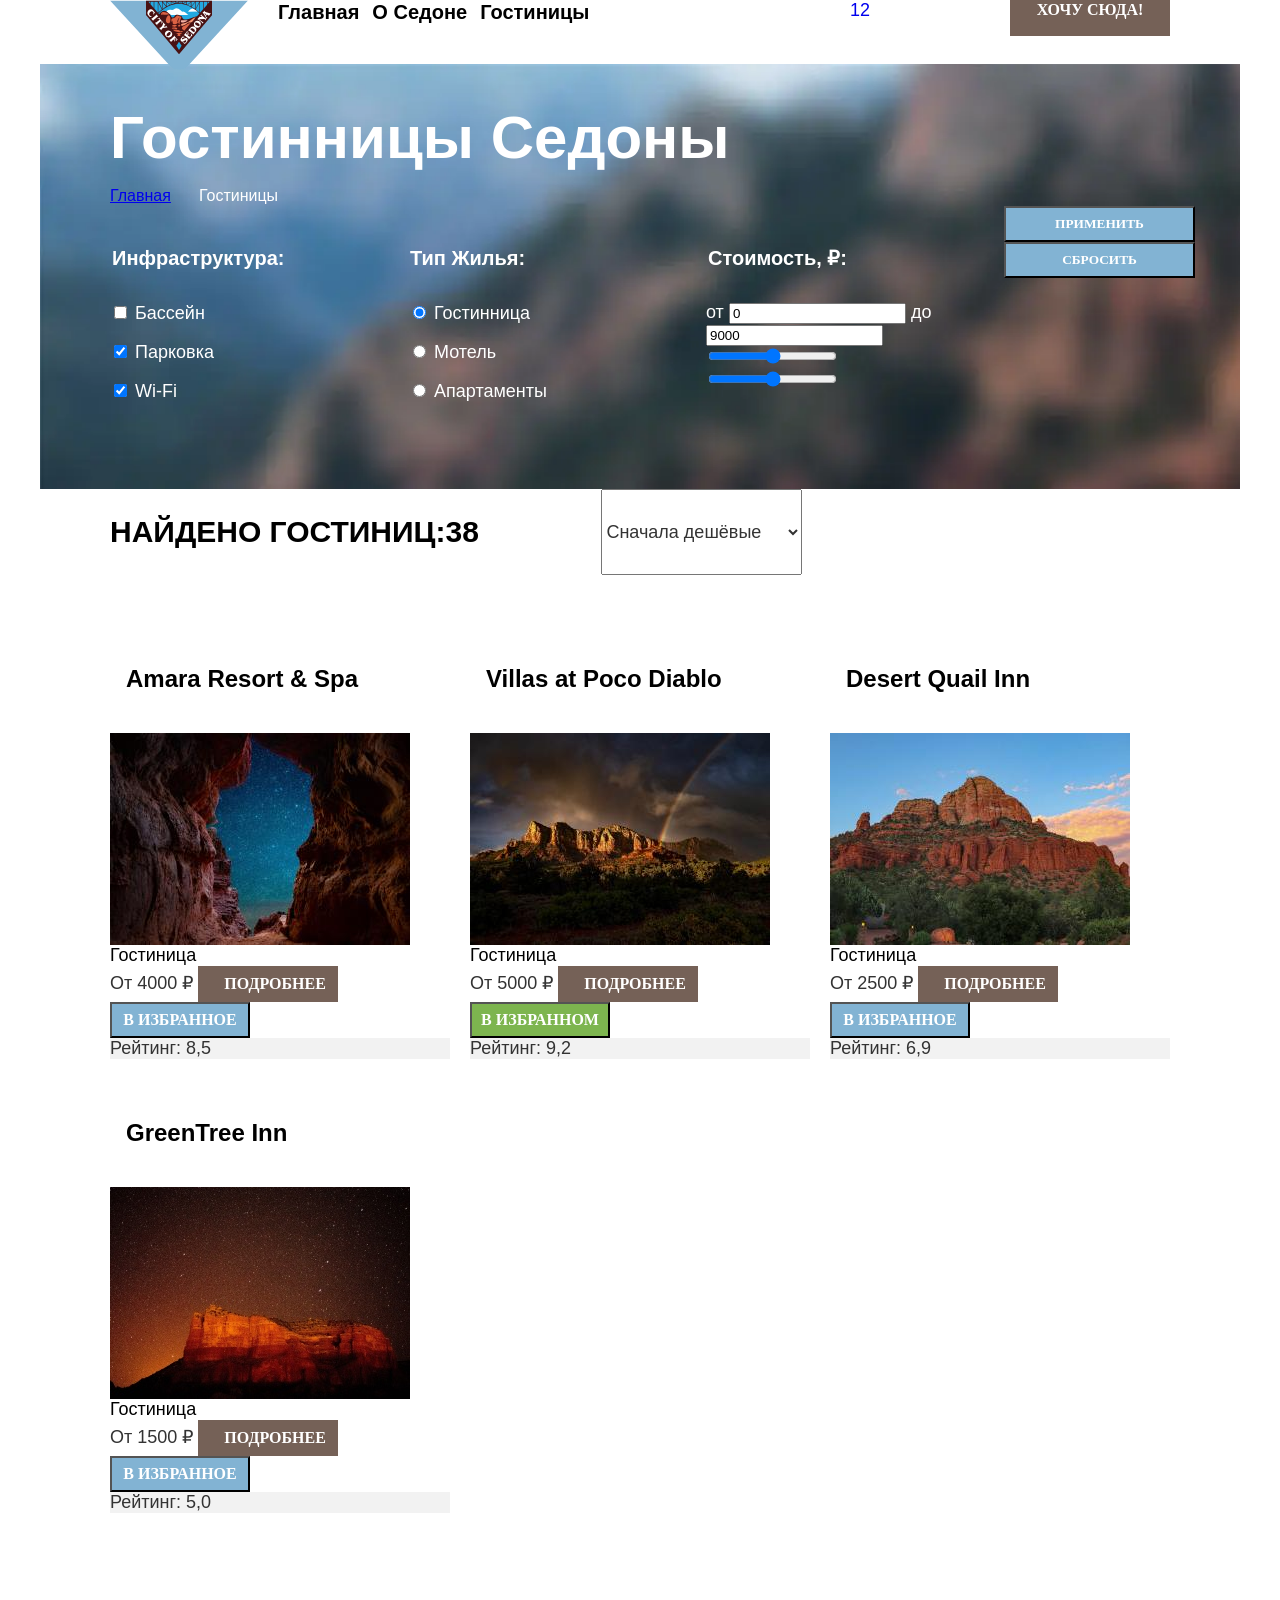
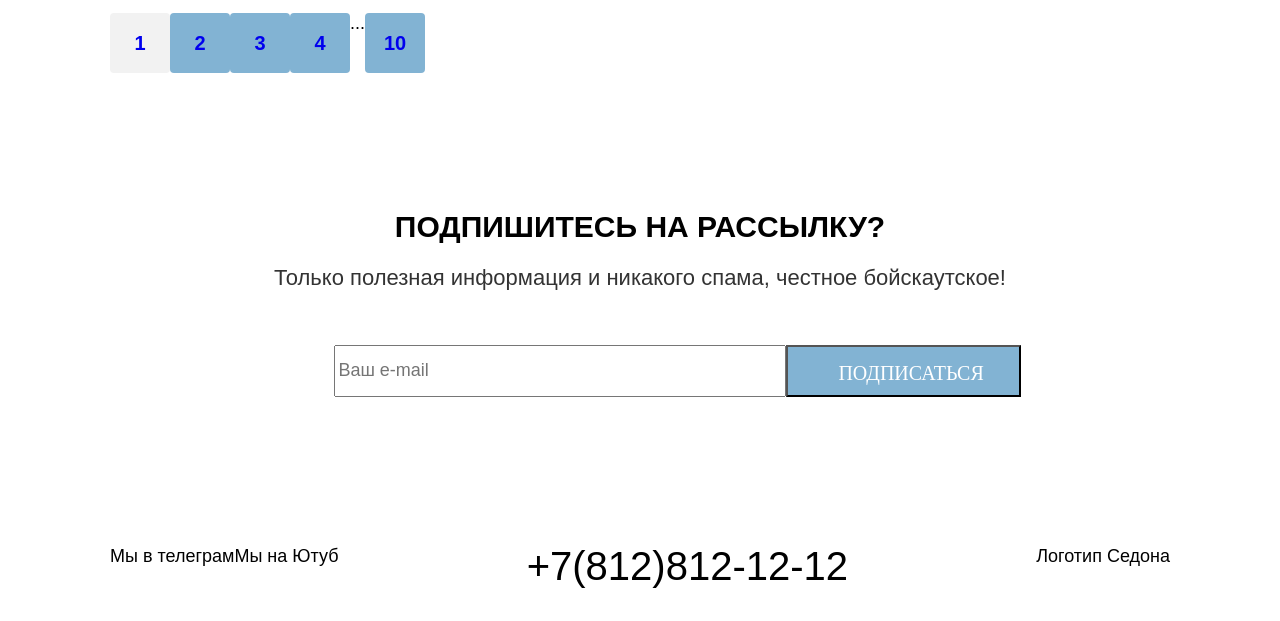
==== catalog.html @ f8e53f86 "Add files via upload" ====
<!DOCTYPE html>
<html lang="ru">

  <head>
    <meta charset="utf-8">
    <title>HTML Academy: Седона</title>
    <link rel="stylesheet" href="styles/styles.css">
  </head>

  <div class="page-container">
    <header class="page-header coll">
      <nav class="navigation">
        <a class="header-logo" href="index.html">
          <img class="header-logo-pic" src="images/logo.svg" alt="Логотип Седона" width="138" height="64"></a>

        <!-- навигация -->

        <ul class="navigation-list">
          <li class="navigation-item">
            <a class="navigation-link" href="index.html">Главная</a>
          </li>
          <li class="navigation-item">
            <a class="navigation-link" href="#">О Седоне</a>
          </li>
          <li class="navigation-item">
            <a class="navigation-link" href="catalog.html">Гостиницы</a>
          </li>
        </ul>
        <ul class="navigation-list navigation-user">
          <li class="navigation-item">
            <a class="navigation-item" href="#">
              <span class="visually-hidden">Поиск</span>
            </a>
          </li>
          <li class="navigation-item">
            <a class="navigation-item" href="#">
              <span class="navigation-item">12</span>
              <span class="visually-hidden">Избранное</span>
              <span class="visually-hidden">отелей</span>
            </a>
          </li>
        </ul>
      </nav>
      <a class="navigation-button" href="#">Хочу сюда!</a>

    </header>




    <!-- Гостинницы  -->


    <main class="main container main-index">
      <div class="page-container-catalog">
        <section class="inner-section">
          <h1 class="inner-header-title">Гостинницы Седоны</h1>

          <!-- Хлебные крошки -->

          <ol class="breadcrumbs">
            <li class="breadcrumbs_item">
              <a class="breadcrumbs-link" href="index.html">Главная
                <span class="visually-hidden">
                </span>
              </a>
            </li>
            <li class="breadcrumbs-item">
              <a class="breadcrumbs-link">Гостиницы</a>
            </li>
          </ol>
        </section>

        <section class="catalog-product-filter">
          <h2 class="visually-hidden">Параметры выбора</h2>

          <form class="catalog-filter" action="https://echo.htmlacademy.ru/" method="get">
            <div class="filter-columns filter-columns-left">
              <fieldset class="catalog-filter-group">
                <legend class="catalog-filter-title">Инфраструктура:</legend>
                <ul class="catalog-products-list catalog-filter-list">
                  <li class="catalog-item">
                    <input class="control-input" type="checkbox" name="pool" id="pool">
                    <label class="control" for="pool">Бассейн</label>
                  </li>
                  <li class="catalog-item">
                    <input class="control-input" type="checkbox" name="parking" id="parking" checked>
                    <label class="control" for="parking">Парковка</label>
                  </li>
                  <li class="catalog-item">
                    <input class="control-input" type="checkbox" name="wi-fi" id="wi-fi" checked>
                    <label class="control" for="wi-fi">Wi-Fi</label>
                  </li>
                </ul>
              </fieldset>

              <!-- поле выбора жилья -->


              <fieldset class="catalog-filter-group">
                <legend class="catalog-filter-title">Тип Жилья:</legend>
                <ul class="catalog-products-list">
                  <li class="catalog-item">
                    <input class="control-input" type="radio" name="booking-type" value="hotel" id="hotel" checked>
                    <label class="control" for="hotel">Гостинница</label>
                  </li>
                  <li class="catalog-item">
                    <input class="control-input" type="radio" name="booking-type" value="motel" id="motel">
                    <label class="control" for="motel">Мотель</label>
                  </li>
                  <li class="catalog-item">
                    <input class="control-input" type="radio" name="booking-type" value="appartments" id="appartments">
                    <label class="control" for="appartments">Апартаменты</label>
                  </li>
                </ul>
              </fieldset>
            </div>


            <div class="filter-columns filter-wrapper-right">
              <fieldset class="catalog-filter-group filter-price">
                <legend class="catalog-filter-title">Стоимость, ₽:</legend>
                <label class="catalog-filter-item" for="catalog-price-from">от</label>
                <input type="number" value="0" name="min-price" id="catalog-price-from">
                <label for="catalog-price-to">до</label>
                <input type="number" value="9000" name="max-price" id="catalog-price-to">
                <input type="range" id="lower" min="0" step="1" aria-label="Смена минимальной стоимости">
                <input type="range" id="upper" min="0" step="1" aria-label="Смена максимальной стоимости">
              </fieldset>
              <div class="catalog-form-button catalog-filter-wrapper">
                <button class="button catalog-submit-btn" type="submit">Применить</button>
                <button class="button catalog-reset-btn" type="reset">Сбросить</button>
              </div>
            </div>
          </form>
        </section>
      </div>
      <!-- Поле выбора по критериями -->


      <section class="catalog-product coll">
        <h2 class="catalog-search">Найдено гостиниц:<span>38</span></h2>
        <select class="select-control" aria-label="Сортировка">
          <option value="cheap">Сначала дешёвые</option>
          <option value="popular">Сначала популярные</option>
          <option value="expensive">Сначала дорогие</option>
        </select>
        <a class="view-button" href="catalog.html?view=tile">
          <span class="visually-hidden">Показать список</span>
        </a>
        <a class="view-button" href="catalog.html?view=card">
          <span class="visually-hidden">Показать плитку</span>
        </a>
        <a class="view-button" href="catalog.html?view=list">
          <span class="visually-hidden">Показать карточки</span>
        </a>
      </section>


      <!-- Список Гостинниц -->


      <section class="product-card-list">
        <ul class="product-list">
          <li class="product-card">
            <a class="product-card-link" href="#">
              <h3 class="product-card-title">Amara Resort & Spa</h3>
            </a>
            <a class="card-img">
              <img class="product-card-image" src="images/hotels/AmaraResort&Spa.jpeg" alt="Звездное небо" width="300"
                height="212">
            </a>
            <p class="product-card-name">Гостиница</p>
            <b class="hotel-price-value-wrapper">
              От 4000 ₽</b>
            <button class="hotel-details-button" href="#">
              Подробнее
            </button>
            <button class="hotel-add-favorites" type="button">
              В избранное
            </button>
            <p class="rating">
              Рейтинг: 8,5
            </p>
            <p class="rating-stars rating-stars-4">
              <span class="visually-hidden">
                4 звезды
              </span>
            </p>
          </li>
          <li class="product-card">
            <a class="product-card-link" href="#">
              <h3 class="product-card-title">Villas at Poco Diablo</h3>
            </a>
            <a class="product-card-link" href="#">
              <img class="product-card-image" src="images/hotels/VillasatPocoDiablo.jpeg" alt="радуга над горами"
                width="300" height="212">
            </a>
            <p class="product-card-name">Гостиница</p>
            <b class="hotel-price-value-wrapper">
              От 5000 ₽</b>
            <button class="hotel-details-button" href="#">
              Подробнее
            </button>
            <button class="hotel-add-favorites-checked" type="button">
              В избранном
            </button>
            <p class="rating">
              Рейтинг: 9,2
            </p>
            <p class="rating-stars rating-stars-4">
              <span class="visually-hidden">
                4 звезды
              </span>
            </p>
          </li>
          <li class="product-card">
            <a class="product-card-link" href="#">
              <h3 class="product-card-title">Desert Quail Inn</h3>
            </a>
            <a class="product-card-link" href="#">
              <img class="product-card-image" src="images/hotels/DesertQuailInn.jpeg" alt="Пустыня" width="300"
                height="212">
            </a>
            <p class="product-card-name">Гостиница</p>
            <b class="hotel-price-value-wrapper">От 2500 ₽</b>
            <button class="hotel-details-button" href="#">
              Подробнее
            </button>
            <button class="hotel-add-favorites" type="button">
              В избранное
            </button>
            <p class="rating">
              Рейтинг: 6,9
            </p>
            <p class="rating-stars rating-stars-4">
              <span class="visually-hidden">
                3 звезды
              </span>
            </p>
          </li>
          <li class="product-card">
            <a class="product-card-link" href="#">
              <h3 class="product-card-title">GreenTree Inn</h3>
            </a>
            <a class="product-card-link" href="#">
              <img class="product-card-image" src="images/hotels/GreenTreeInn.jpeg" alt="Гора" width="300" height="212">
            </a>
            <p class="product-card-name">Гостиница</p>
            <b class="hotel-price-value-wrapper">От 1500 ₽</b>
            <button class="hotel-details-button" href="#">
              Подробнее
            </button>
            <button class="hotel-add-favorites" type="button">
              В избранное
            </button>
            <p class="rating">Рейтинг: 5,0
            </p>
            <p class="rating-stars rating-stars-4">
              <span class="visually-hidden">2 звезды</span>
            </p>
          </li>
        </ul>
        <ul class="pagination">
          <li class="pagination-item">
            <a class="pagination-link pagination-link-current" href="#">1</a>
          </li>
          <li class="pagination-item">
            <a class="pagination-link" href="#">2</a>
          </li>
          <li class="pagination-item">
            <a class="pagination-link" href="#">3</a>
          </li>
          <li class="pagination-item">
            <a class="pagination-link" href="#">4</a>
          </li>
          <li class="pagination-item">
            <span>...</span>
          </li>
          <li class="pagination-item">
            <a class="pagination-link" href="#">10</a>
          </li>
        </ul>
      </section>

      <!-- Подписка на рассылку -->

      <section class="section-mail coll">
        <h2 class="mail-title">Подпишитесь на рассылку?</h2>
        <p class="mail-text">Только полезная информация и никакого спама, честное бойскаутское!</p>
        <form class="subscribe-mail" action="https://echo.htmlacademy.ru/" method="post">
          <label for="newsletter-email">Введите ваш e-mail</label>
          <input class="field-email" placeholder="Ваш e-mail" type="email" name="newsletter-email" id="newsletter-email"
            required>
          <button class="button-newsletter-button" type="submit">Подписаться</button>
        </form>
      </section>
    </main>

    <!-- ПОДВАЛ-->

    <footer class="page-footer coll">
      <ul class="footer-social-list">
        <li class="footer-social-item">
          <a class="social-footer" href="https://vk.com/htmlacademy">
            <span class="visually-hidden">Мы вконтакте</span>
          </a>
        </li>
        <li class="footer-social-item">
          <a class="social-footer" href=" https://t.me/htmlacademy">
            <span class="visually_hidden">Мы в телеграм</span>
          </a>
        </li>
        <li class="footer-social_item">
          <a class="social-footer" href=" https://www.youtube.com/channel/UChUxTMjJGo-JDRY8pNTGL2g">
            <span class="visually_hidden">Мы на Ютуб</span>
          </a>
        </li>
      </ul>
      <a class="phone-number" href="tel:+78128121212">+7(812)812-12-12</a>
      <a class="page-footer-link" href="https://htmlacademy.ru/intensive/htmlcss">
        <span class="visually_hidden">Логотип Седона</span>
      </a>
    </footer>
  </div>

</html>
---- styles/styles.css ----
@font-face {

  font-family: "PT Sans";
  font-style: normal;
  font-weight: 400;
  src: url("../fonts/ptsans-400.woff2")format("woff2");
  font-display: swap;
}

@font-face {
  font-family: "PT Sans";
  font-style: normal;
  font-weight: 700;
  src: url("../fonts/ptsans-700.woff2") format("woff2");
  font-display: swap;
}

html {
  height: 100%
}

body {
  margin: 0;
  min-height: 100%;
  font-family: "PT Sans", sans-serif;
  font-size: 18px;
  line-height: 21px;
  color: #000000;
  background-color: #ffffff;
}

.visually-hidden {
  position: absolute;
  width: 1px;
  height: 1px;
  margin: -1px;
  padding: 0;
  border: 0;
  clip: rect(0 0 0 0);
  overflow: hidden;
}

* {
  box-sizing: border-box;
}

.coll {
  padding-right: 70px;
  padding-left: 70px;
}

.page-container {
  display: flex;
  flex-direction: column;
  width: 1200px;
  min-height: 100%;
  margin: 0 auto;
}

.main-container .main-index {
  color: #ffffff;
  flex-grow: 1;
  display: flex;
  margin: 0 auto;
  width: 1200px;

}


/*Хэдер*/

.page-header {
  color: #000000;
  background: #FFFFFF;
  display: flex;
  width: 100%;

}


.page-header a {
  text-decoration: none;
}

.header-logo {
  display: block;
  margin-right: 30px;
  height: 64px;
  position: relative;
  z-index: 0;
}


.header-logo-pic {
  display: block;
  width: 138px;
  height: 70px;
}


/*навигация*/

.navigation {
  display: flex;
  margin: 0;
  padding: 0;
  width: 880px;
  margin-right: 20px;

}

.navigation-list {
  display: flex;
  flex-wrap: wrap;
  max-width: 600px;
  margin: 0;
  padding: 0;
  margin-right: 20px;
  list-style: none;
}

.navigation-list .navigation-user {
  min-width: 20px;
  min-height: 20px;
  padding: 22px 12px;
  background-repeat: no-repeat;
  background-position: center;
}

.navigation-user {
  width: 120px;
  max-width: 180px;
  margin-left: auto;
}

.navigation-link {
  margin-right: 13px;
  font-size: 20px;
  line-height: 24px;
  font-weight: 700;
  color: #000000;
  text-align: center;
  text-decoration: none;
}


/*Хочу Сюда*/

.navigation-button {
  display: block;
  font-family: "PT Sans";
  width: 160px;
  height: 36px;
  background-color: #756157;
  color: #ffffff;
  text-decoration: none;
  font-size: 16px;
  line-height: 20px;
  text-align: center;
  font-weight: 700;
  text-transform: uppercase;

}



/*Фото седона*/

.sedona-city {
  color: #ffffff;
  background-color: #253239;
  background-image: url("../images/mainpic.jpeg");
  background-size: 100% auto;
  background-repeat: no-repeat;
  text-align: center;
  display: block;
  margin: 0 auto;
}


/*Список преимуществ*/


.advantages-title {
  font-size: 30px;
  line-height: 36px;
  font-weight: 700;
  text-transform: uppercase;
  text-align: center;
}


.advantages-item {
  background-color: #82B3D3;
  display: flex;
}

.advantages-wrapper {
  width: 400px;
  height: 385px;
  margin: 0 auto;

}

.advantages-list {
  margin: 0;
  padding: 0;
  display: flex;
  flex-wrap: wrap;
  justify-content: space-between;
  list-style-type: none;
}

.advantages-item-sedona {
  background-color: #83B3D333;
  color: #000000;
  font-size: 24px;
  font-weight: 700;
  line-height: 28px;
  text-align: center;
  text-transform: uppercase;
  width: 400px;
  height: 385px;
}

.advantages-text {
  color: #333333;
  font-size: 22px;
  line-height: 26px;
  text-align: center;
}

.advantages-title-sedona {
  color: #ffffff;
  font-size: 24px;
  font-weight: 700;
  line-height: 28px;
  text-align: center;
  text-transform: uppercase;
}

.advantages-description {
  color: #333333;
  font-size: 18px;
  font-weight: 400;
  line-height: 21px;
  text-align: center;
  text-transform: none;
}

.advantages-description-title {
  color: #ffffff;
  font-size: 18px;
  line-height: 21px;
  text-align: center;
}


/*приезжайте отдохнуть*/

.title-call {
  color: #000000;
  font-size: 30px;
  line-height: 36px;
  font-weight: 700;
  text-align: center;
  text-transform: uppercase;
}

.description-call {
  color: #333333;
  font-size: 22px;
  font-weight: 26px;
  text-align: center;
}

/*список рекомендаций*/

.recommend-list {
  display: flex;
  margin: 0;
  padding: 0;
}

.recommend-item {
  background-color: #83B3D31F;
  width: 400px;
  height: 385px;
}

.item {
  background-color: #ffffff;
}

.recommend-list-list {
  color: #333333;
  font-size: 18px;
  font-weight: 21px;
  text-align: center;
}

.recommend-item-list {

  font-size: 24px;
  font-weight: 28px;
  text-align: center;
  text-transform: uppercase;
}

/*Заинтересовались?*/

.interested {

  padding-top: 96px;
  padding-bottom: 96px;
}


.interested-title {
  font-weight: 700;
  font-size: 30px;
  line-height: 36px;
  text-align: center;
  text-transform: uppercase;
  margin-top: 0;
  margin-bottom: 20px;
}

.interested-text {
  color: #333333;
  font-size: 22px;
  line-height: 26px;
  text-align: center;
  margin-top: 0;
  margin-bottom: 54px;
}

.button-search {
  display: block;
  font-family: "PT Sans";
  background-color: #756157;
  color: #ffffff;
  font-weight: 700;
  font-size: 20px;
  line-height: 36px;
  text-align: center;
  text-transform: uppercase;
  margin: 0 auto;
  width: 376px;

}


/* Подписка на рассылку */

.section-mail {
  background-color: #ffffff;
  background-size: 100% auto;
  background-repeat: no-repeat;
  padding-top: 96px;
  padding-bottom: 104px;
  text-align: center;
}



.section-mail-index {
  background-image: url(../images/backgroundmain.jpg);
  background-color: #404b50;
  color: #ffffff;
  background-size: 100% auto;
  background-repeat: no-repeat;
}


.mail-title {
  font-weight: 700;
  font-size: 30px;
  line-height: 36px;
  text-align: center;
  text-transform: uppercase;
  margin-top: 0;
  margin-bottom: 20px;
}

.mail-text {
  color: #333333;
  font-size: 22px;
  line-height: 26px;
  text-align: center;
  margin-top: 0;
  margin-bottom: 54px;
}

.mail-text-index {
  color: #ffffff;
}

.subscribe-mail-catalog {
  font-weight: 700;
  font-size: 20px;
  line-height: 36px;
  text-align: center;
  text-transform: uppercase;
}

.field-email-catalog {
  color: #82B3D3;
  font-size: 18px;
  line-height: 24px;
  text-align: middle;
}


.subscribe-mail {
  display: flex;
  color: #ffffff;
  font-weight: 700;
  font-size: 20px;
  line-height: 36px;
  text-align: center;
  text-transform: uppercase;
}

.field-email {
  color: #F2F2F2;
  font-size: 18px;
  line-height: 24px;
  text-align: middle;
  width: 452px;
  height: 52px;
}

/*Кнопка подписаться*/

.button-newsletter-button {
  font-family: "PT Sans";
  color: #ffffff;
  background-color: #82B3D3;
  font-size: 20px;
  line-height: 36px;
  text-align: center;
  text-transform: uppercase;
  width: 235px;
  height: 52px;
  padding: 8px 50px;

}

/*Подвал*/

.page-footer {
  display: flex;
  justify-content: space-between;
  padding-bottom: 35px;
  padding-top: 45px;

}

.footer-social-list {
  display: flex;
  flex-wrap: wrap;
  list-style: none;
  margin: 0;
  padding: 0;
}

.page-footer a {
  color: #000000;
  text-decoration: none;
}


.phone-number {
  color: #000000;
  font-size: 40px;
  line-height: 40px;
  justify-content: center;
}




/*КАТАЛОГ*/

/* главная */


.page-container-catalog {
  background-image: url(../images/backgroundmain.jpg);
  background-color: #253239;
  color: #ffffff;
  background-size: cover;
  background-repeat: no-repeat;
  padding: 35px 70px 70px;
}

.inner-header-title {
  color: #ffffff;
  font-weight: 700;
  font-size: 60px;
  line-height: 78px;
  margin-top: 0;
  margin-bottom: 8px;

}

/* хлебные крошки */


.breadcrumbs {
  display: flex;
  flex-wrap: wrap;
  align-items: center;
  margin: 0;
  padding: 0;
  list-style: none;
}

.breadcrumbs-link {

  font-size: 16px;
  line-height: 21px;
  margin-right: 28px;

}


/* фильтры поиска жилья */

.filter-columns {
  display: flex;
  gap: 40px 70px;
  align-items: flex-start;

}


.filter-wrapper-right {
  justify-content: space-between;
  width: 549px;
  margin-left: auto;

}

.catalog-filter-title {
  font-size: 20px;
  font-weight: 700;
  line-height: 24px;
  padding-top: 40px;
  padding-bottom: 32px;

}


.catalog-products-list {
  list-style: none;
  margin: 0;
  padding: 0;
}

.catalog-item {
  font-size: 18px;
  line-height: 23px;
  margin-bottom: 16px;
}

.catalog-filter {
  display: flex;
  gap: 70px;

}

.catalog-filter-group {
  width: 228px;
  margin: 0;
  padding: 0;
  border: none;
}

.number {
  color: #000000;
  font-size: 18px;
  line-height: 24px;
  font-weight: 700;

}


/* НАЙДЕНО ГОСТИННИЦ */

.catalog-product {
  display: flex;
  justify-content: space-between;
  margin: 0;
}

/*Кнопки каталога*/


.catalog-search {
  color: #000000;
  font-size: 30px;
  font-weight: 700;
  line-height: 36px;
  text-transform: uppercase;
}

.select-control {
  font-family: inherit;
  font-size: 18px;
  line-height: 21px;
  color: #333333;
}


/*список гостинниц*/

.product-card-title {
  color: #000000;
  font-size: 24px;
  font-weight: 700;
  line-height: 28px;
  text-decoration: none;
  padding: 16px;
}

.product-card p {
  grid-column: 1 / 2;
  margin: 0;
  font-size: 18px;
  font-weight: 400;
  line-height: 21px;

}

.product-card b {
  grid-column: 2 / 3;
  margin: 0;
  color: #333333;
  font-size: 18px;
  font-weight: 400;
  line-height: 21px;
  text-align: right;
}

.product-card h2 {
  color: #000000;
  text-decoration: none;
}

.product-card a {
  color: #ffffff;
  text-decoration: none;
}

.rating {
  color: #333333;
  background-color: #F2F2F2;
  font-style: 16px;
  line-height: 20px;
}


.product-list {
  display: grid;
  grid-template-columns: repeat(3, 340px);
  gap: 20px;
  list-style: none;
  margin: 0;
  padding: 50px 70px 60px;

}

.product-card-image {
  display: block;
  width: 300px;
  height: 212px;
  object-fit: contain;
}


/*кнопки отелей*/
.button {
  display: block;
  font-family: "PT Sans";
  font-weight: 700;
  padding: 8px 34px;
  color: #ffffff;
  background-color: #82B3D3;
  text-decoration: none;
  width: 191px;
  height: 36px;
  text-transform: uppercase;
}

.catalog-reset-bt {
  background-color: transparent;
}

.hotel-details-button {
  font-family: "PT Sans";
  color: #ffffff;
  font-size: 16px;
  line-height: 20px;
  font-weight: 700;
  text-align: center;
  text-transform: uppercase;
  background-color: #756157;
  width: 140px;
  height: 36px;
  padding: 8px 26px;
  border: 0;

}

.hotel-add-favorites {
  font-family: "PT Sans";
  color: #ffffff;
  background-color: #82B3D3;
  font-size: 16px;
  line-height: 20px;
  font-weight: 700;
  text-align: center;
  text-transform: uppercase;
  width: 140px;
  height: 36px;
}

.hotel-add-favorites-checked {
  font-family: "PT Sans";
  color: #ffffff;
  font-size: 16px;
  line-height: 20px;
  font-weight: 700;
  text-align: center;
  text-transform: uppercase;
  background-color: #7DB54F;
  width: 140px;
  height: 36px;

}


/*ПАГИНАЦИЯ*/
.pagination {
  display: flex;
  flex-wrap: wrap;
  margin: 0;
  padding: 40px 70px ;
  list-style: none;
}

.pagination-link {
  display: block;
  box-sizing: border-box;
  min-width: 60px;
  height: 60px;
  padding: 12px 18px;
  font-size: 20px;
  line-height: 36px;
  font-weight: 700;
  text-decoration: none;
  text-align: center;
  background-color: #82B3D3;
  border-radius: 4px;
}

.pagination-link-current {
  background-color: #f2f2f2;
}
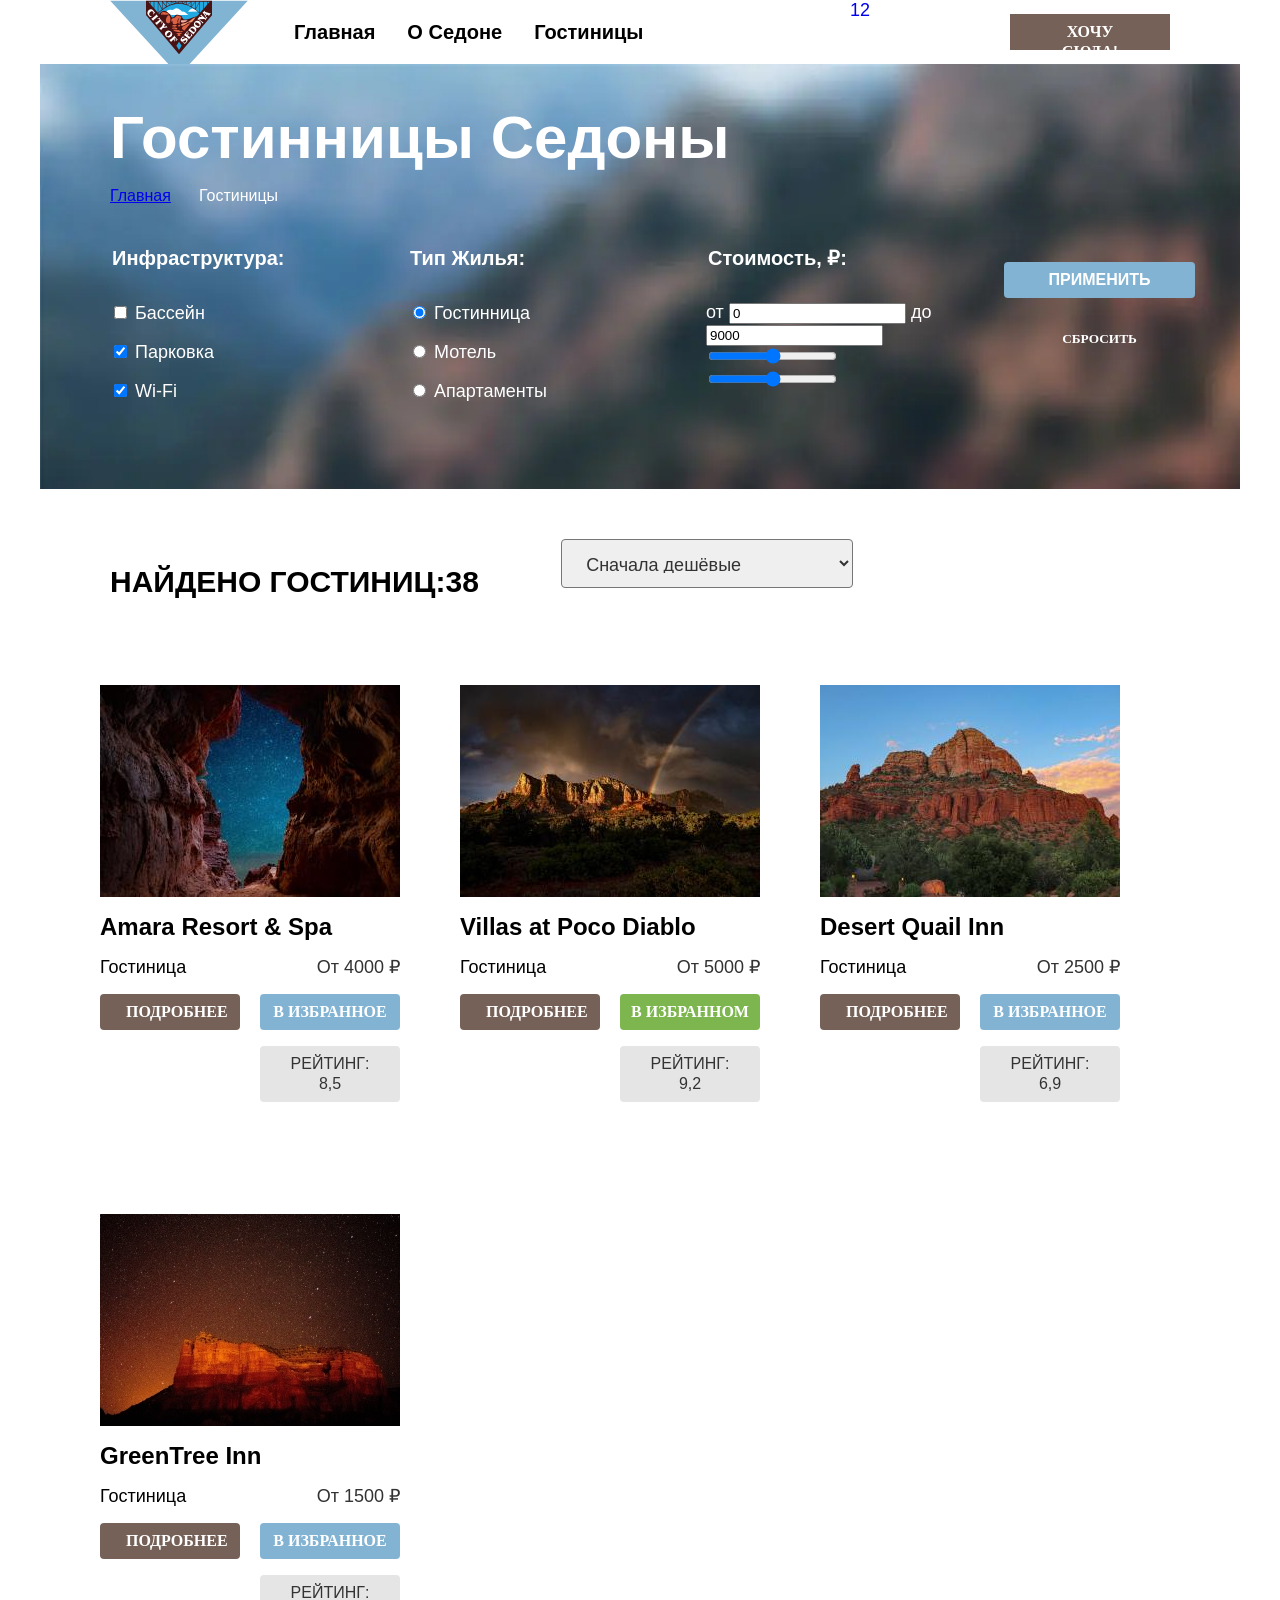
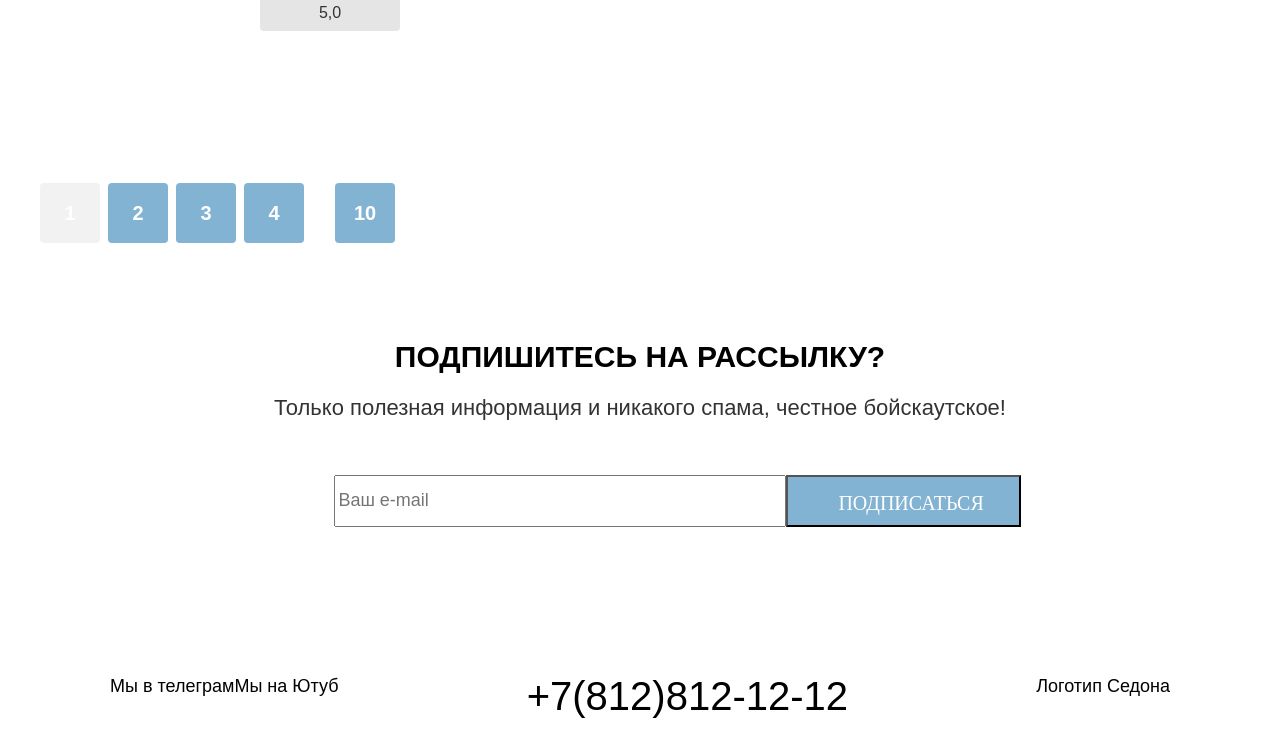
==== commit 7ae665fa: "добавлят сетки страниц на гридах" ====
--- a/catalog.html
+++ b/catalog.html
@@ -173,10 +173,10 @@
             <p class="product-card-name">Гостиница</p>
             <b class="hotel-price-value-wrapper">
               От 4000 ₽</b>
-            <button class="hotel-details-button" href="#">
+             <a class="button hotel-details-button" href="#">
               Подробнее
-            </button>
-            <button class="hotel-add-favorites" type="button">
+          </a>
+            <button class="button hotel-add-favorites" type="button">
               В избранное
             </button>
             <p class="rating">
@@ -192,17 +192,17 @@
             <a class="product-card-link" href="#">
               <h3 class="product-card-title">Villas at Poco Diablo</h3>
             </a>
-            <a class="product-card-link" href="#">
+            <a class="card-img" href="#">
               <img class="product-card-image" src="images/hotels/VillasatPocoDiablo.jpeg" alt="радуга над горами"
                 width="300" height="212">
             </a>
             <p class="product-card-name">Гостиница</p>
             <b class="hotel-price-value-wrapper">
               От 5000 ₽</b>
-            <button class="hotel-details-button" href="#">
+             <a class="button hotel-details-button" href="#">
               Подробнее
-            </button>
-            <button class="hotel-add-favorites-checked" type="button">
+          </a>
+            <button class="button hotel-add-favorites hotel-add-favorites-checked" type="button">
               В избранном
             </button>
             <p class="rating">
@@ -218,16 +218,16 @@
             <a class="product-card-link" href="#">
               <h3 class="product-card-title">Desert Quail Inn</h3>
             </a>
-            <a class="product-card-link" href="#">
+            <a class="card-img" href="#">
               <img class="product-card-image" src="images/hotels/DesertQuailInn.jpeg" alt="Пустыня" width="300"
                 height="212">
             </a>
             <p class="product-card-name">Гостиница</p>
             <b class="hotel-price-value-wrapper">От 2500 ₽</b>
-            <button class="hotel-details-button" href="#">
+            <a class="button hotel-details-button" href="#">
               Подробнее
-            </button>
-            <button class="hotel-add-favorites" type="button">
+          </a>
+            <button class="button hotel-add-favorites" type="button">
               В избранное
             </button>
             <p class="rating">
@@ -243,15 +243,15 @@
             <a class="product-card-link" href="#">
               <h3 class="product-card-title">GreenTree Inn</h3>
             </a>
-            <a class="product-card-link" href="#">
+            <a class="card-img" href="#">
               <img class="product-card-image" src="images/hotels/GreenTreeInn.jpeg" alt="Гора" width="300" height="212">
             </a>
             <p class="product-card-name">Гостиница</p>
             <b class="hotel-price-value-wrapper">От 1500 ₽</b>
-            <button class="hotel-details-button" href="#">
+          <a class="button hotel-details-button" href="#">
               Подробнее
-            </button>
-            <button class="hotel-add-favorites" type="button">
+          </a>
+            <button class="button hotel-add-favorites" type="button">
               В избранное
             </button>
             <p class="rating">Рейтинг: 5,0
--- a/styles/styles.css
+++ b/styles/styles.css
@@ -27,6 +27,11 @@
   line-height: 21px;
   color: #000000;
   background-color: #ffffff;
+
+}
+
+* {
+  box-sizing: border-box;
 }
 
 .visually-hidden {
@@ -40,10 +45,6 @@
   overflow: hidden;
 }
 
-* {
-  box-sizing: border-box;
-}
-
 .coll {
   padding-right: 70px;
   padding-left: 70px;
@@ -86,8 +87,6 @@
   display: block;
   margin-right: 30px;
   height: 64px;
-  position: relative;
-  z-index: 0;
 }
 
 
@@ -97,6 +96,13 @@
   height: 70px;
 }
 
+.background-text {
+  display: block;
+  width: 458px;
+  height: 352px;
+  margin: 0 auto;
+
+}
 
 /*навигация*/
 
@@ -131,16 +137,18 @@
   width: 120px;
   max-width: 180px;
   margin-left: auto;
+
 }
 
 .navigation-link {
-  margin-right: 13px;
+  display: block;
   font-size: 20px;
   line-height: 24px;
   font-weight: 700;
   color: #000000;
   text-align: center;
   text-decoration: none;
+  padding: 20px 16px;
 }
 
 
@@ -149,16 +157,18 @@
 .navigation-button {
   display: block;
   font-family: "PT Sans";
+  background-color: #756157;
+  color: #ffffff;
+  text-decoration: none;
+  font-size: 16px;
+  line-height: 20px;
+  text-align: center;
+  font-weight: 700;
+  text-transform: uppercase;
   width: 160px;
   height: 36px;
-  background-color: #756157;
-  color: #ffffff;
-  text-decoration: none;
-  font-size: 16px;
-  line-height: 20px;
-  text-align: center;
-  font-weight: 700;
-  text-transform: uppercase;
+  padding: 8px 34px;
+  margin-top: 14px;
 
 }
 
@@ -167,13 +177,14 @@
 /*Фото седона*/
 
 .sedona-city {
+  display: block;
   color: #ffffff;
   background-color: #253239;
   background-image: url("../images/mainpic.jpeg");
-  background-size: 100% auto;
+  background-size: cover;
   background-repeat: no-repeat;
   text-align: center;
-  display: block;
+  padding: 51px 0 82px;
   margin: 0 auto;
 }
 
@@ -199,7 +210,7 @@
   width: 400px;
   height: 385px;
   margin: 0 auto;
-
+  padding: 102px 85px
 }
 
 .advantages-list {
@@ -221,6 +232,24 @@
   text-transform: uppercase;
   width: 400px;
   height: 385px;
+}
+
+.advantages-sedona {
+  color: #000000;
+  font-size: 24px;
+  font-weight: 700;
+  line-height: 28px;
+  text-align: center;
+  text-transform: uppercase;
+}
+
+.advantages-title-sedona {
+  color: #ffffff;
+  font-size: 24px;
+  font-weight: 700;
+  line-height: 28px;
+  text-align: center;
+  text-transform: uppercase;
 }
 
 .advantages-text {
@@ -230,15 +259,6 @@
   text-align: center;
 }
 
-.advantages-title-sedona {
-  color: #ffffff;
-  font-size: 24px;
-  font-weight: 700;
-  line-height: 28px;
-  text-align: center;
-  text-transform: uppercase;
-}
-
 .advantages-description {
   color: #333333;
   font-size: 18px;
@@ -246,6 +266,8 @@
   line-height: 21px;
   text-align: center;
   text-transform: none;
+  margin: 0;
+  padding: 0;
 }
 
 .advantages-description-title {
@@ -265,6 +287,9 @@
   font-weight: 700;
   text-align: center;
   text-transform: uppercase;
+  padding: 0;
+  margin-top: 64px;
+  margin-bottom: 20px;
 }
 
 .description-call {
@@ -272,20 +297,27 @@
   font-size: 22px;
   font-weight: 26px;
   text-align: center;
+  padding: 0;
+  margin-top: 0;
+  margin-bottom: 64px;
 }
 
 /*список рекомендаций*/
 
+
 .recommend-list {
   display: flex;
   margin: 0;
   padding: 0;
+  list-style: none;
 }
 
 .recommend-item {
   background-color: #83B3D31F;
   width: 400px;
   height: 385px;
+  margin: 0;
+  padding: 81px 85px;
 }
 
 .item {
@@ -297,6 +329,8 @@
   font-size: 18px;
   font-weight: 21px;
   text-align: center;
+  margin: 0;
+  padding: 0;
 }
 
 .recommend-item-list {
@@ -305,12 +339,15 @@
   font-weight: 28px;
   text-align: center;
   text-transform: uppercase;
+  margin: 0;
+  padding-bottom: 30px;
 }
 
 /*Заинтересовались?*/
 
 .interested {
-
+  margin: 0 auto;
+  width: 700px;
   padding-top: 96px;
   padding-bottom: 96px;
 }
@@ -346,17 +383,16 @@
   text-align: center;
   text-transform: uppercase;
   margin: 0 auto;
-  width: 376px;
-
-}
+  padding: 8px 50px;
+  border: none;
+}
+
 
 
 /* Подписка на рассылку */
 
 .section-mail {
   background-color: #ffffff;
-  background-size: 100% auto;
-  background-repeat: no-repeat;
   padding-top: 96px;
   padding-bottom: 104px;
   text-align: center;
@@ -593,6 +629,7 @@
   display: flex;
   justify-content: space-between;
   margin: 0;
+  padding-top: 50px;
 }
 
 /*Кнопки каталога*/
@@ -611,55 +648,16 @@
   font-size: 18px;
   line-height: 21px;
   color: #333333;
+  width: 292px;
+  height: 49px;
+  margin-right: 70px;
+  padding: 14px 20px;
+  background-repeat: no-repeat;
+  border-radius: 4px;
 }
 
 
 /*список гостинниц*/
-
-.product-card-title {
-  color: #000000;
-  font-size: 24px;
-  font-weight: 700;
-  line-height: 28px;
-  text-decoration: none;
-  padding: 16px;
-}
-
-.product-card p {
-  grid-column: 1 / 2;
-  margin: 0;
-  font-size: 18px;
-  font-weight: 400;
-  line-height: 21px;
-
-}
-
-.product-card b {
-  grid-column: 2 / 3;
-  margin: 0;
-  color: #333333;
-  font-size: 18px;
-  font-weight: 400;
-  line-height: 21px;
-  text-align: right;
-}
-
-.product-card h2 {
-  color: #000000;
-  text-decoration: none;
-}
-
-.product-card a {
-  color: #ffffff;
-  text-decoration: none;
-}
-
-.rating {
-  color: #333333;
-  background-color: #F2F2F2;
-  font-style: 16px;
-  line-height: 20px;
-}
 
 
 .product-list {
@@ -668,37 +666,121 @@
   gap: 20px;
   list-style: none;
   margin: 0;
-  padding: 50px 70px 60px;
-
-}
-
-.product-card-image {
+  padding-bottom: 40px;
+  margin-bottom: 40px;
+}
+
+.product-card {
+  display: grid;
+  grid-template-columns: 140px 140px;
+  grid-template-rows: 212px 1fr auto;
+  gap: 16px 20px;
+  padding: 20px;
+  border-radius: 4px;
+}
+
+.product-card-title {
+  color: #000000;
+  font-size: 24px;
+  font-weight: 700;
+  line-height: 28px;
+  text-decoration: none;
+  margin: 0;
+}
+
+.product-card-name {
+  margin: 0;
+  font-size: 18px;
+  font-weight: 400;
+  line-height: 21px;
+
+}
+
+.product-card b {
+  margin: 0;
+  color: #333333;
+  font-size: 18px;
+  font-weight: 400;
+  line-height: 21px;
+  text-align: right;
+}
+
+.product-card h2 {
+  color: #000000;
+  text-decoration: none;
+}
+
+.product-card a {
+  color: #ffffff;
+  text-decoration: none;
+  grid-column: 1/-1;
+}
+
+.rating {
+  grid-column: 2 / 3;
+  margin: 0;
+  padding: 8px 22px;
+  font-size: 16px;
+  line-height: 20px;
+  color: #333333;
+  text-transform: uppercase;
+  text-align: center;
+  background-color: #E5E5E5;
+  border-radius: 4px;
+}
+
+
+.product-card-list {
+  padding-top: 40px;
+}
+
+.card-img {
   display: block;
   width: 300px;
   height: 212px;
   object-fit: contain;
+  order: -1;
 }
 
 
 /*кнопки отелей*/
+
+
 .button {
+
   display: block;
   font-family: "PT Sans";
   font-weight: 700;
+  color: #ffffff;
+  text-decoration: none;
+  text-transform: uppercase;
+  border: none;
+  border-radius: 4px;
+}
+
+.catalog-reset-btn {
+  background-color: transparent;
+}
+
+.catalog-submit-btn {
+  display: block;
   padding: 8px 34px;
-  color: #ffffff;
+  font-family: "PT Sans", sans-serif;
+  font-size: 16px;
+  line-height: 20px;
+  font-weight: 700;
+  text-align: center;
   background-color: #82B3D3;
-  text-decoration: none;
-  width: 191px;
-  height: 36px;
-  text-transform: uppercase;
-}
-
-.catalog-reset-bt {
-  background-color: transparent;
-}
+  text-transform: uppercase;
+  text-decoration: none;
+  border: none;
+  cursor: pointer;
+}
+
+
 
 .hotel-details-button {
+  display: block;
   font-family: "PT Sans";
   color: #ffffff;
   font-size: 16px;
@@ -711,23 +793,36 @@
   height: 36px;
   padding: 8px 26px;
   border: 0;
-
+  grid-column-start: 2;
+  grid-row-start: 4;
+
+}
+
+.catalog-form-button {
+  display: flex;
+  flex-direction: column;
+  row-gap: 32px;
+  width: 191px;
+  margin-top: 56px;
 }
 
 .hotel-add-favorites {
+  display: block;
   font-family: "PT Sans";
   color: #ffffff;
   background-color: #82B3D3;
   font-size: 16px;
   line-height: 20px;
   font-weight: 700;
-  text-align: center;
   text-transform: uppercase;
   width: 140px;
   height: 36px;
+  grid-column-start: 2;
+  grid-row-start: 4;
 }
 
 .hotel-add-favorites-checked {
+  display: block;
   font-family: "PT Sans";
   color: #ffffff;
   font-size: 16px;
@@ -738,7 +833,6 @@
   background-color: #7DB54F;
   width: 140px;
   height: 36px;
-
 }
 
 
@@ -747,7 +841,8 @@
   display: flex;
   flex-wrap: wrap;
   margin: 0;
-  padding: 40px 70px ;
+  padding: 0;
+  color: #ffffff;
   list-style: none;
 }
 
@@ -756,16 +851,24 @@
   box-sizing: border-box;
   min-width: 60px;
   height: 60px;
-  padding: 12px 18px;
+  padding: 12px 10px;
   font-size: 20px;
   line-height: 36px;
   font-weight: 700;
-  text-decoration: none;
-  text-align: center;
+  color: var(--text-color-contrast);
+  text-decoration: none;
+  text-align: center;
+  border-radius: 4px;
   background-color: #82B3D3;
-  border-radius: 4px;
+
 }
 
 .pagination-link-current {
   background-color: #f2f2f2;
 }
+
+.pagination-item {
+  margin: 0;
+  padding: 0;
+  margin-right: 8px;
+}
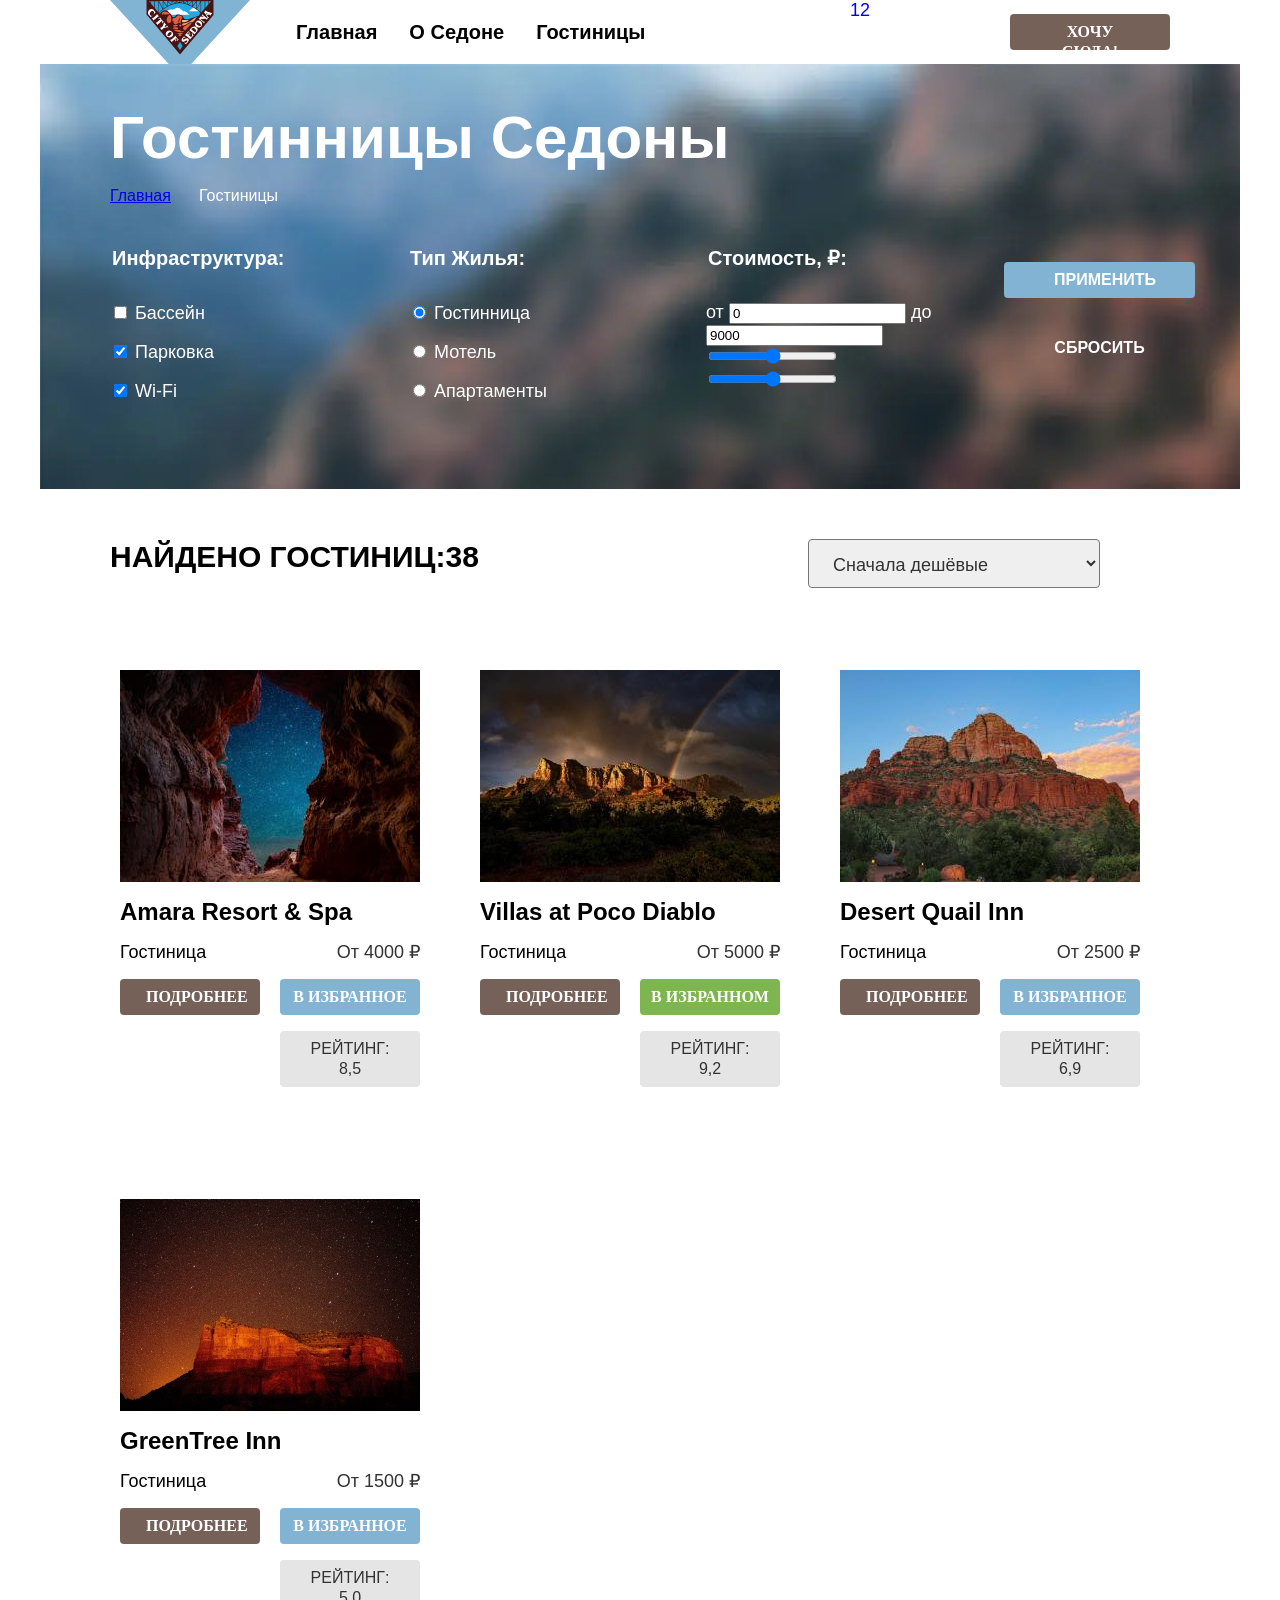
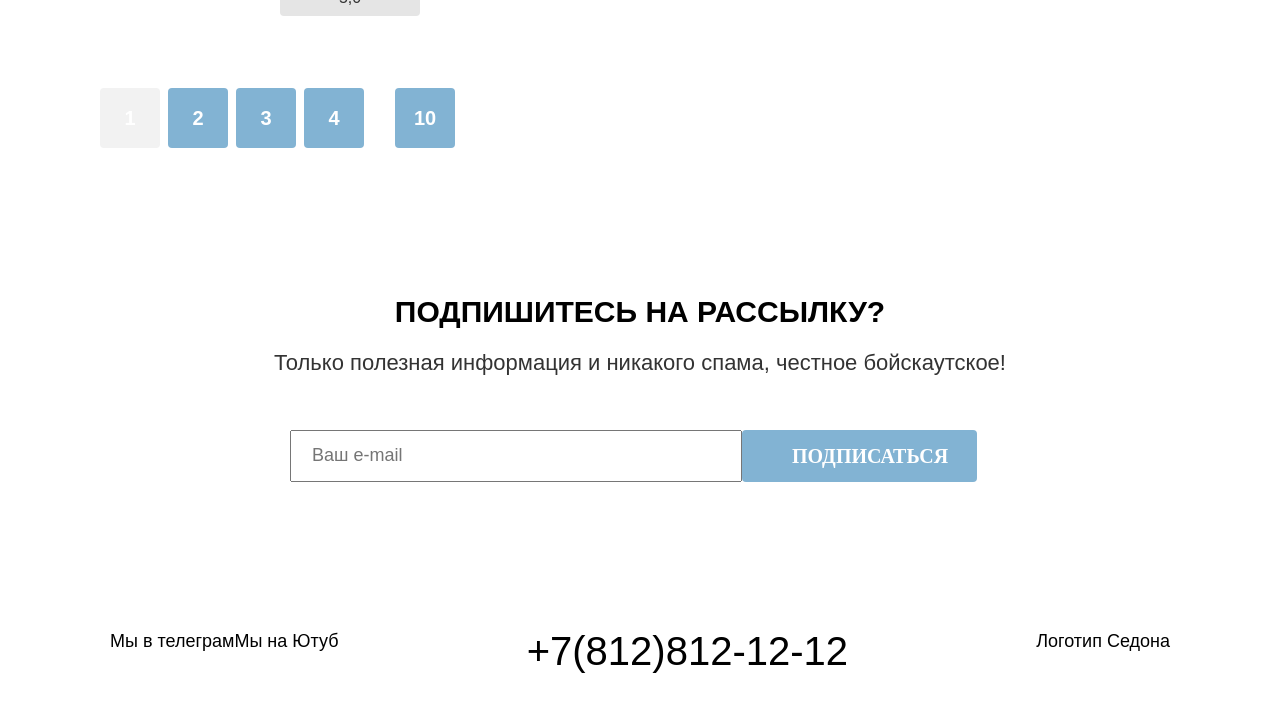
==== commit a1739594: "добавляет сетку страниц на гридах" ====
--- a/catalog.html
+++ b/catalog.html
@@ -160,7 +160,7 @@
       <!-- Список Гостинниц -->
 
 
-      <section class="product-card-list">
+      <section class="product-card-list coll">
         <ul class="product-list">
           <li class="product-card">
             <a class="product-card-link" href="#">
@@ -289,10 +289,10 @@
         <h2 class="mail-title">Подпишитесь на рассылку?</h2>
         <p class="mail-text">Только полезная информация и никакого спама, честное бойскаутское!</p>
         <form class="subscribe-mail" action="https://echo.htmlacademy.ru/" method="post">
-          <label for="newsletter-email">Введите ваш e-mail</label>
+          <label class="visually-hidden" for="newsletter-email">Введите ваш e-mail</label>
           <input class="field-email" placeholder="Ваш e-mail" type="email" name="newsletter-email" id="newsletter-email"
             required>
-          <button class="button-newsletter-button" type="submit">Подписаться</button>
+          <button class="button newsletter-button" type="submit">Подписаться</button>
         </form>
       </section>
     </main>
--- a/styles/styles.css
+++ b/styles/styles.css
@@ -92,8 +92,9 @@
 
 .header-logo-pic {
   display: block;
-  width: 138px;
+  width: 140px;
   height: 70px;
+  object-fit: contain;
 }
 
 .background-text {
@@ -140,6 +141,7 @@
 
 }
 
+
 .navigation-link {
   display: block;
   font-size: 20px;
@@ -150,7 +152,20 @@
   text-decoration: none;
   padding: 20px 16px;
 }
-
+.navigation-icon {
+  position: absolute;
+  top: 0;
+  right: 0;
+  bottom: 0;
+  left: 0;
+  margin: auto;
+  fill: #dbdbdb;
+}
+.navigation-item-search {
+  background-image: url("../images/search.svg");
+  background-repeat: no-repeat;
+  background-position: center;
+}
 
 /*Хочу Сюда*/
 
@@ -169,6 +184,7 @@
   height: 36px;
   padding: 8px 34px;
   margin-top: 14px;
+  border-radius: 4px;
 
 }
 
@@ -204,6 +220,8 @@
 .advantages-item {
   background-color: #82B3D3;
   display: flex;
+
+
 }
 
 .advantages-wrapper {
@@ -241,6 +259,8 @@
   line-height: 28px;
   text-align: center;
   text-transform: uppercase;
+  margin-bottom: 60px;
+  margin-top: 0;
 }
 
 .advantages-title-sedona {
@@ -250,6 +270,8 @@
   line-height: 28px;
   text-align: center;
   text-transform: uppercase;
+  margin-bottom: 60px;
+  margin-top: 0;
 }
 
 .advantages-text {
@@ -257,6 +279,7 @@
   font-size: 22px;
   line-height: 26px;
   text-align: center;
+  margin-bottom: 90px;
 }
 
 .advantages-description {
@@ -275,6 +298,8 @@
   font-size: 18px;
   line-height: 21px;
   text-align: center;
+  margin-top: 0;
+  margin-bottom: 0;
 }
 
 
@@ -340,7 +365,8 @@
   text-align: center;
   text-transform: uppercase;
   margin: 0;
-  padding-bottom: 30px;
+  margin-top: 102px;
+  margin-bottom: 30px;
 }
 
 /*Заинтересовались?*/
@@ -391,20 +417,23 @@
 
 /* Подписка на рассылку */
 
+
 .section-mail {
+  display: block;
   background-color: #ffffff;
   padding-top: 96px;
   padding-bottom: 104px;
   text-align: center;
+
 }
 
 
 
 .section-mail-index {
-  background-image: url(../images/backgroundmain.jpg);
+  background-image: url("../images/backgroundmain.jpg");
   background-color: #404b50;
   color: #ffffff;
-  background-size: 100% auto;
+  background-size: cover;
   background-repeat: no-repeat;
 }
 
@@ -444,32 +473,37 @@
   color: #82B3D3;
   font-size: 18px;
   line-height: 24px;
-  text-align: middle;
+  margin: 0 auto;
 }
 
 
 .subscribe-mail {
-  display: flex;
+
+  display: flex;
+  margin: 0 auto;
   color: #ffffff;
   font-weight: 700;
   font-size: 20px;
   line-height: 36px;
   text-align: center;
   text-transform: uppercase;
+  width: 700px;
 }
 
 .field-email {
+
+  padding: 12px 20px;
+  font-family: inherit;
   color: #F2F2F2;
   font-size: 18px;
   line-height: 24px;
-  text-align: middle;
   width: 452px;
   height: 52px;
 }
 
 /*Кнопка подписаться*/
 
-.button-newsletter-button {
+.newsletter-button {
   font-family: "PT Sans";
   color: #ffffff;
   background-color: #82B3D3;
@@ -480,6 +514,7 @@
   width: 235px;
   height: 52px;
   padding: 8px 50px;
+
 
 }
 
@@ -641,6 +676,8 @@
   font-weight: 700;
   line-height: 36px;
   text-transform: uppercase;
+  margin-top: 0;
+  margin-right: auto;
 }
 
 .select-control {
@@ -660,14 +697,18 @@
 /*список гостинниц*/
 
 
+.product-card-list {
+  padding: 50px 60px;
+}
+
+
 .product-list {
   display: grid;
   grid-template-columns: repeat(3, 340px);
   gap: 20px;
   list-style: none;
   margin: 0;
-  padding-bottom: 40px;
-  margin-bottom: 40px;
+  padding: 0;
 }
 
 .product-card {
@@ -675,8 +716,9 @@
   grid-template-columns: 140px 140px;
   grid-template-rows: 212px 1fr auto;
   gap: 16px 20px;
+  border-radius: 4px;
   padding: 20px;
-  border-radius: 4px;
+
 }
 
 .product-card-title {
@@ -730,10 +772,6 @@
 }
 
 
-.product-card-list {
-  padding-top: 40px;
-}
-
 .card-img {
   display: block;
   width: 300px;
@@ -756,15 +794,20 @@
   text-transform: uppercase;
   border: none;
   border-radius: 4px;
+  cursor: pointer;
 }
 
 .catalog-reset-btn {
+  font-family: "PT Sans", sans-serif;
+  font-size: 16px;
+  line-height: 20px;
+  padding: 8px 50px;
   background-color: transparent;
 }
 
 .catalog-submit-btn {
   display: block;
-  padding: 8px 34px;
+  padding: 8px 50px;
   font-family: "PT Sans", sans-serif;
   font-size: 16px;
   line-height: 20px;
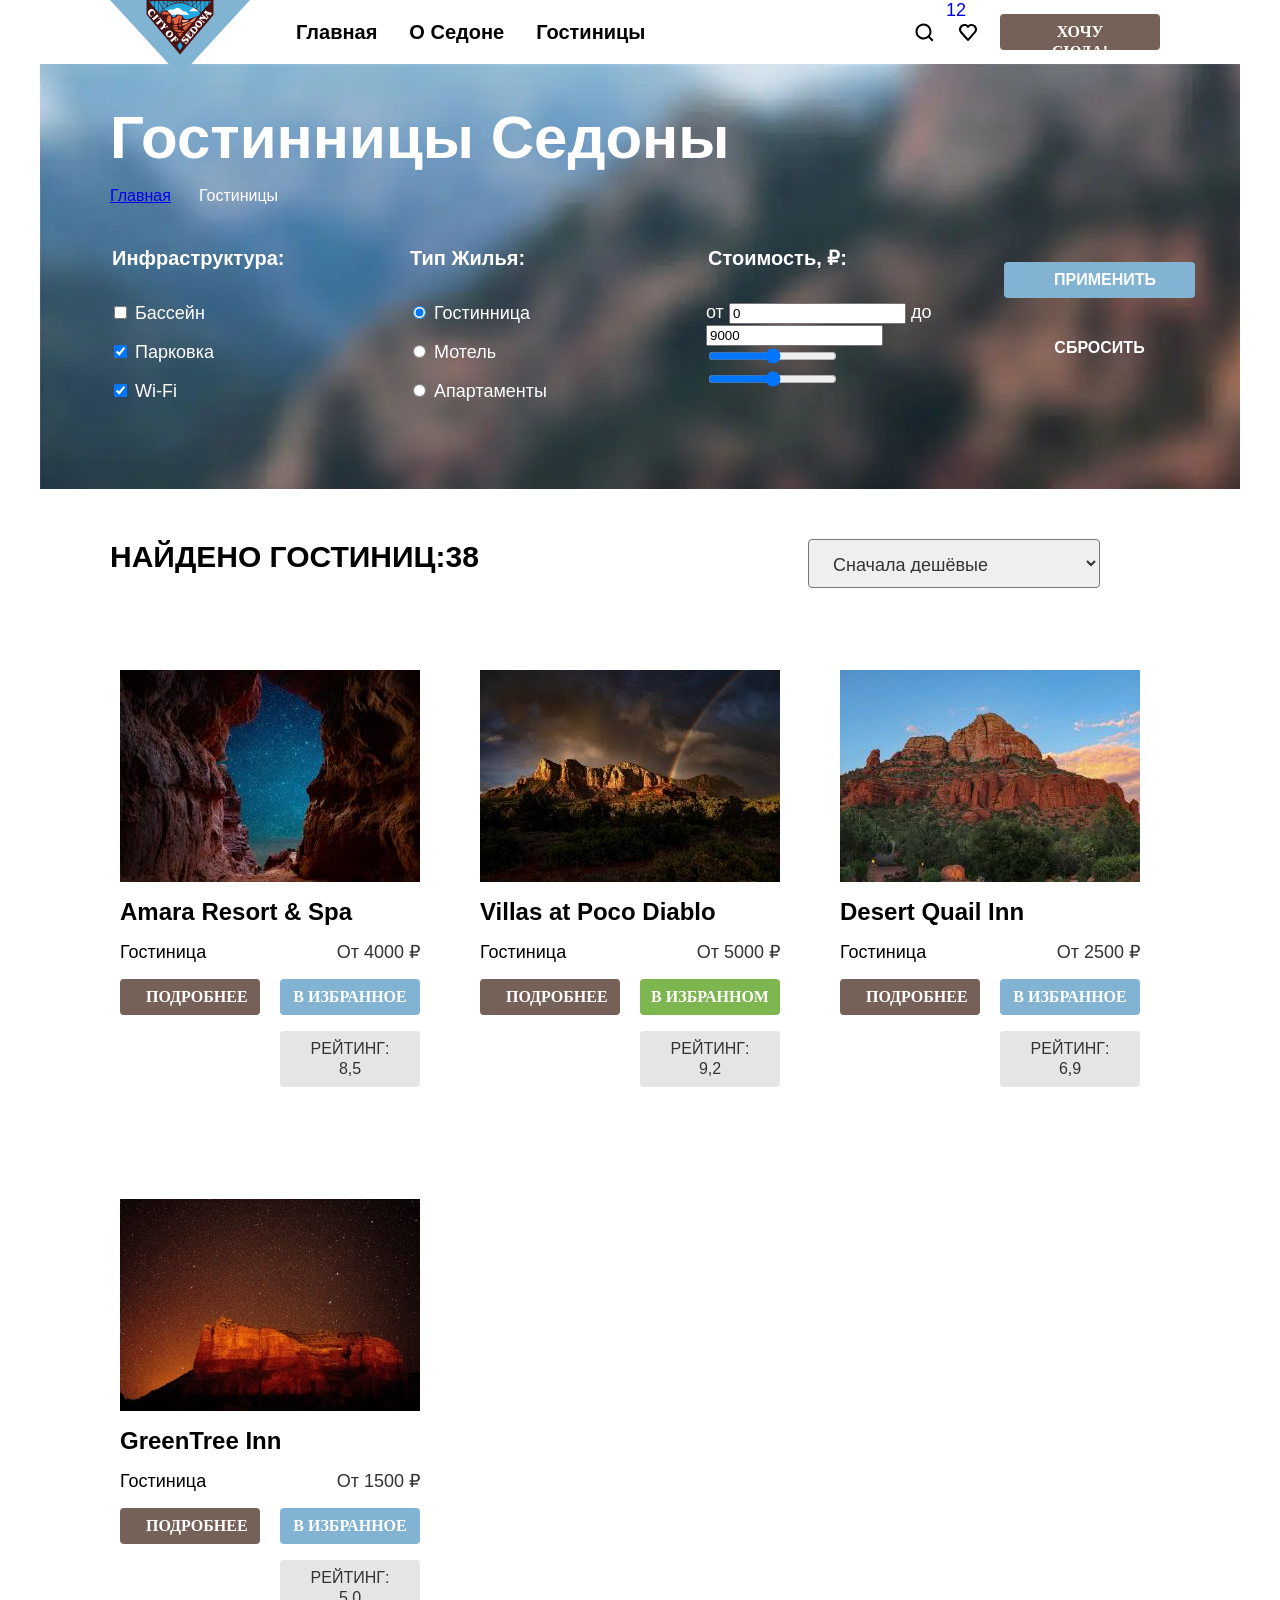
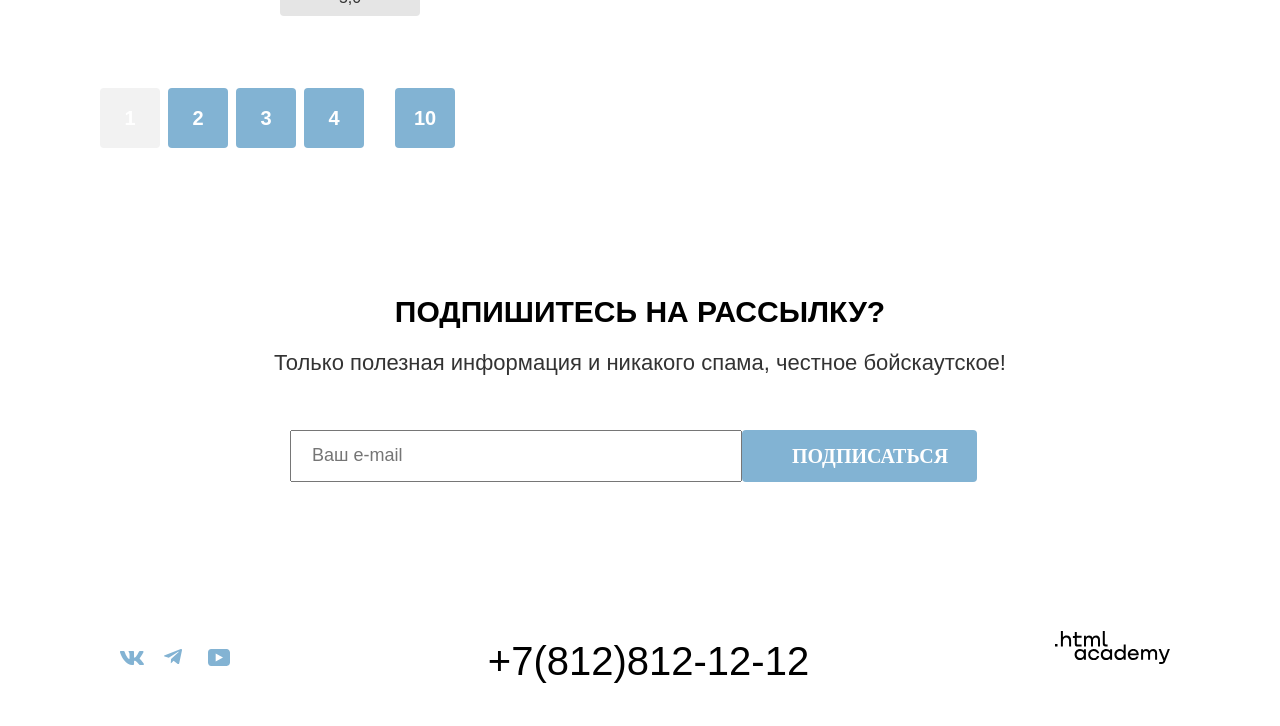
==== commit ebf4286a: "добавляет разметку страниц на гридах и дек.эл." ====
--- a/catalog.html
+++ b/catalog.html
@@ -7,45 +7,45 @@
     <link rel="stylesheet" href="styles/styles.css">
   </head>
 
-  <div class="page-container">
-    <header class="page-header coll">
-      <nav class="navigation">
-        <a class="header-logo" href="index.html">
-          <img class="header-logo-pic" src="images/logo.svg" alt="Логотип Седона" width="138" height="64"></a>
-
-        <!-- навигация -->
-
-        <ul class="navigation-list">
-          <li class="navigation-item">
-            <a class="navigation-link" href="index.html">Главная</a>
-          </li>
-          <li class="navigation-item">
-            <a class="navigation-link" href="#">О Седоне</a>
-          </li>
-          <li class="navigation-item">
-            <a class="navigation-link" href="catalog.html">Гостиницы</a>
-          </li>
-        </ul>
-        <ul class="navigation-list navigation-user">
-          <li class="navigation-item">
-            <a class="navigation-item" href="#">
-              <span class="visually-hidden">Поиск</span>
-            </a>
-          </li>
-          <li class="navigation-item">
-            <a class="navigation-item" href="#">
-              <span class="navigation-item">12</span>
-              <span class="visually-hidden">Избранное</span>
-              <span class="visually-hidden">отелей</span>
-            </a>
-          </li>
-        </ul>
-      </nav>
-      <a class="navigation-button" href="#">Хочу сюда!</a>
-
-    </header>
-
-
+    <!-- Шапка -->
+
+    <div class="page-container">
+      <header class="page-header coll">
+        <nav class="navigation">
+          <a class="header-logo" href="index.html">
+            <img class="header-logo-pic" src="images/logo.svg" alt="Логотип Седона" width="138" height="64"></a>
+
+          <!-- навигация -->
+
+          <ul class="navigation-list">
+            <li class="navigation-item">
+              <a class="navigation-link" href="index.html">Главная</a>
+            </li>
+            <li class="navigation-item">
+              <a class="navigation-link" href="#">О Седоне</a>
+            </li>
+            <li class="navigation-item">
+              <a class="navigation-link" href="catalog.html">Гостиницы</a>
+            </li>
+          </ul>
+          <ul class="navigation-list navigation-user">
+            <li>
+              <a class="nav navigation-item-search" href="#">
+                <span class="visually-hidden">Поиск</span>
+              </a>
+            </li>
+            <li>
+              <a class="nav navigation-item-favorite" href="#">
+                <span class="navigation-item">12</span>
+                <span class="visually-hidden">Избранное</span>
+                <span class="visually-hidden">отелей</span>
+              </a>
+            </li>
+          </ul>
+        </nav>
+        <a class="navigation-button" href="#">Хочу сюда!</a>
+
+      </header>
 
 
     <!-- Гостинницы  -->
@@ -145,13 +145,13 @@
           <option value="popular">Сначала популярные</option>
           <option value="expensive">Сначала дорогие</option>
         </select>
-        <a class="view-button" href="catalog.html?view=tile">
+        <a class="card-grid-toggle" href="catalog.html?view=tile">
           <span class="visually-hidden">Показать список</span>
         </a>
-        <a class="view-button" href="catalog.html?view=card">
+        <a class="card-grid-toggle" href="catalog.html?view=card">
           <span class="visually-hidden">Показать плитку</span>
         </a>
-        <a class="view-button" href="catalog.html?view=list">
+        <a class="card-grid-toggle" href="catalog.html?view=list">
           <span class="visually-hidden">Показать карточки</span>
         </a>
       </section>
@@ -299,29 +299,45 @@
 
     <!-- ПОДВАЛ-->
 
-    <footer class="page-footer coll">
-      <ul class="footer-social-list">
-        <li class="footer-social-item">
-          <a class="social-footer" href="https://vk.com/htmlacademy">
-            <span class="visually-hidden">Мы вконтакте</span>
-          </a>
-        </li>
-        <li class="footer-social-item">
-          <a class="social-footer" href=" https://t.me/htmlacademy">
-            <span class="visually_hidden">Мы в телеграм</span>
-          </a>
-        </li>
-        <li class="footer-social_item">
-          <a class="social-footer" href=" https://www.youtube.com/channel/UChUxTMjJGo-JDRY8pNTGL2g">
-            <span class="visually_hidden">Мы на Ютуб</span>
-          </a>
-        </li>
-      </ul>
-      <a class="phone-number" href="tel:+78128121212">+7(812)812-12-12</a>
-      <a class="page-footer-link" href="https://htmlacademy.ru/intensive/htmlcss">
-        <span class="visually_hidden">Логотип Седона</span>
-      </a>
-    </footer>
-  </div>
+
+      <footer class="page-footer coll">
+        <ul class="footer-social-list">
+          <li class="footer-social-item">
+            <a class="social-footer social-footer-vk" href="https://vk.com/htmlacademy">
+              <svg xmlns="http://www.w3.org/2000/svg" width="24" height="14" fill="none" viewBox="0 0 24 14">
+                <path fill="#83b3d3" fill-rule="evenodd"
+                  d="M23.45.95c.17-.55 0-.95-.8-.95h-2.62c-.67 0-.98.35-1.14.73 0 0-1.34 3.2-3.23 5.27-.61.6-.89.8-1.22.8-.17 0-.42-.2-.42-.74V.95c0-.66-.18-.95-.74-.95H9.15c-.42 0-.67.3-.67.6 0 .61.95.76 1.05 2.5v3.8c0 .84-.16.99-.5.99-.88 0-3.05-3.21-4.33-6.89-.25-.71-.5-1-1.17-1H.9C.15 0 0 .35 0 .73c0 .68.89 4.07 4.14 8.55C6.32 12.34 9.38 14 12.16 14c1.67 0 1.88-.37 1.88-1v-2.32c0-.73.16-.88.69-.88.38 0 1.05.2 2.61 1.67C19.11 13.22 19.4 14 20.41 14h2.62c.75 0 1.13-.37.91-1.1-.24-.72-1.09-1.77-2.21-3.02-.62-.7-1.53-1.47-1.81-1.86-.4-.49-.28-.7 0-1.14 0 0 3.2-4.43 3.53-5.93"
+                  clip-rule="evenodd" />
+              </svg>
+              <span class="visually-hidden">Мы вконтакте</span>
+            </a>
+          </li>
+          <li class="footer-social-item">
+            <a class="social-footer social-footer-tg" href=" https://t.me/htmlacademy">
+              <svg xmlns="http://www.w3.org/2000/svg" width="18" height="16" fill="none" viewBox="0 0 18 16">
+                <path fill="#83b3d3"
+                  d="M16.79.1.84 6.25c-1.09.43-1.08 1.04-.2 1.31l4.1 1.28 9.47-5.98c.44-.27.85-.12.52.18L7.05 9.96l-.28 4.22c.41 0 .6-.19.83-.41l1.99-1.93 4.13 3.05c.77.42 1.31.2 1.5-.7l2.72-12.8c.28-1.12-.43-1.62-1.16-1.3" />
+              </svg>
+              <span class="visually-hidden">Мы в телеграм</span>
+            </a>
+          </li>
+          <li class="footer-social_item">
+            <a class="social-footer social-footer-yt" href=" https://www.youtube.com/channel/UChUxTMjJGo-JDRY8pNTGL2g">
+              <svg xmlns="http://www.w3.org/2000/svg" width="22" height="17" fill="none" viewBox="0 0 22 17">
+                <path fill="#83b3d3"
+                  d="M18.6 0H3.18C1.31 0 0 1.6 0 3.4v10.1C0 15.4 1.31 17 3.17 17h15.66c1.64 0 3.17-1.6 3.17-3.4V3.4C21.78 1.6 20.47 0 18.6 0M7.67 12.54V4.46L15 8.5z" />
+              </svg>
+              <span class="visually-hidden">Мы на Ютуб</span>
+            </a>
+          </li>
+        </ul>
+        <a class="phone-number" href="tel:+78128121212">+7(812)812-12-12</a>
+        <a class="page-footer-link" href="https://htmlacademy.ru/intensive/htmlcss">
+        <svg xmlns="http://www.w3.org/2000/svg" width="115" height="33" fill="none" viewBox="0 0 115 33"><path fill="#000" d="M0 12.9v2.6h2.5v-2.6zM11.6 4.5c-1.6 0-2.8.7-3.6 1.7h-.1V0h-2v15.5h2v-5.3c0-2.1 1.3-3.6 3.3-3.6 1.8 0 2.9 1.4 2.9 3.2v5.7h2V9.4c.1-3-1.8-4.9-4.5-4.9M26.6 4.8h-4.8V1.1h-2v3.8h-1.9v2h1.9v6c0 1.7 1 2.7 2.7 2.7h4.1v-2h-3.7c-.7 0-1.1-.4-1.1-1.1V6.8h4.8zM41.1 4.6c-1.6 0-2.9.8-3.5 2.1h-.1c-.6-1.2-1.8-2.1-3.4-2.1-1.4 0-2.5.8-3.1 1.8h-.1V4.8H29v10.6h2V10c0-2 1-3.5 2.6-3.5 1.5 0 2.4 1 2.4 2.6v6.3h2V9.8c0-2.4 1.4-3.3 2.6-3.3 1.5 0 2.4 1 2.4 2.6v6.3h2V8.9c.1-2.5-1.4-4.3-3.9-4.3M47.8 12.7c0 1.7 1 2.7 2.8 2.7h2v-2h-1.7c-.7 0-1.1-.4-1.1-1.1V0h-2zM28.9 19.7c-.9-1.1-2.2-1.8-3.9-1.8-3.1 0-5.4 2.3-5.4 5.6s2.3 5.6 5.4 5.6c1.8 0 3-.8 3.8-1.9h.1v1.6h2V18.2h-2zm-3.6 7.4c-2.2 0-3.6-1.6-3.6-3.6s1.4-3.6 3.6-3.6 3.6 1.6 3.6 3.6c0 1.9-1.4 3.6-3.6 3.6M44.2 22c-.5-2.4-2.6-4.1-5.4-4.1a5.4 5.4 0 0 0-5.6 5.6c0 3.1 2.2 5.6 5.6 5.6 2.8 0 4.9-1.8 5.4-4.2h-2.1a3.4 3.4 0 0 1-3.3 2.3c-2.2 0-3.6-1.6-3.6-3.6s1.4-3.6 3.6-3.6c1.6 0 2.8 1 3.3 2.2h2.1zM55.1 19.7c-.9-1.1-2.2-1.8-3.9-1.8-3.1 0-5.4 2.3-5.4 5.6s2.3 5.6 5.4 5.6c1.8 0 3-.8 3.8-1.9h.1v1.6h2V18.2h-2zm-3.6 7.4c-2.2 0-3.6-1.6-3.6-3.6s1.4-3.6 3.6-3.6 3.6 1.6 3.6 3.6c0 1.9-1.5 3.6-3.6 3.6M68.7 19.8c-.9-1.1-2.2-1.9-3.9-1.9-3.1 0-5.4 2.3-5.4 5.6s2.2 5.6 5.4 5.6c1.7 0 3-.8 3.8-1.8h.1v1.5h2V13.4h-2zm-3.6 7.3c-2.2 0-3.6-1.6-3.6-3.6s1.4-3.6 3.6-3.6 3.6 1.6 3.6 3.6c-.1 2-1.5 3.6-3.6 3.6M78.3 17.9c-3.3 0-5.5 2.5-5.5 5.6 0 3 2.1 5.6 5.5 5.6 2.5 0 4.5-1.3 5.2-3.6h-2.1c-.5 1-1.6 1.6-3 1.6-1.9 0-3.3-1.3-3.4-2.9h8.8c.2-3.6-2-6.3-5.5-6.3m0 1.9c1.7 0 3 1 3.3 2.6h-6.5c.3-1.5 1.5-2.6 3.2-2.6M98.2 17.9c-1.6 0-2.9.8-3.6 2h-.1c-.6-1.2-1.8-2-3.4-2-1.4 0-2.5.7-3.1 1.8v-1.5h-1.9v10.6h2v-5.4c0-2 1-3.4 2.6-3.5 1.5 0 2.4 1 2.4 2.6v6.3h2v-5.6c0-2.4 1.4-3.3 2.6-3.3 1.5 0 2.4 1 2.4 2.6v6.3h2v-6.5c.1-2.6-1.4-4.4-3.9-4.4M109.4 27l-3.6-8.9h-2.2l4.8 11.6c-.3.9-.7 1.2-1.7 1.2h-2.5v2h2.5c1.8 0 2.8-.8 3.5-2.6l4.7-12.2h-2.1z"/></svg>
+          <span class="visually-hidden">Логотип Седона</span>
+        </a>
+      </footer>
+    </div>
+  </body>
 
 </html>
--- a/styles/styles.css
+++ b/styles/styles.css
@@ -75,6 +75,7 @@
   background: #FFFFFF;
   display: flex;
   width: 100%;
+  align-items: center;
 
 }
 
@@ -91,6 +92,7 @@
 
 
 .header-logo-pic {
+  position: relative;
   display: block;
   width: 140px;
   height: 70px;
@@ -112,7 +114,6 @@
   margin: 0;
   padding: 0;
   width: 880px;
-  margin-right: 20px;
 
 }
 
@@ -122,7 +123,6 @@
   max-width: 600px;
   margin: 0;
   padding: 0;
-  margin-right: 20px;
   list-style: none;
 }
 
@@ -135,7 +135,6 @@
 }
 
 .navigation-user {
-  width: 120px;
   max-width: 180px;
   margin-left: auto;
 
@@ -143,6 +142,7 @@
 
 
 .navigation-link {
+  position: relative;
   display: block;
   font-size: 20px;
   line-height: 24px;
@@ -152,6 +152,7 @@
   text-decoration: none;
   padding: 20px 16px;
 }
+
 .navigation-icon {
   position: absolute;
   top: 0;
@@ -161,8 +162,24 @@
   margin: auto;
   fill: #dbdbdb;
 }
+
+.nav {
+  display: block;
+  width: 44px;
+  height: 64px;
+  margin-right: auto;
+}
+
 .navigation-item-search {
+
   background-image: url("../images/search.svg");
+  background-repeat: no-repeat;
+  background-position: center;
+}
+
+.navigation-item-favorite {
+  display: block;
+  background-image: url("../images/heart.svg");
   background-repeat: no-repeat;
   background-position: center;
 }
@@ -183,8 +200,9 @@
   width: 160px;
   height: 36px;
   padding: 8px 34px;
-  margin-top: 14px;
+  margin: 0 auto;
   border-radius: 4px;
+  margin-left: auto;
 
 }
 
@@ -274,6 +292,8 @@
   margin-top: 0;
 }
 
+
+
 .advantages-text {
   color: #333333;
   font-size: 22px;
@@ -339,10 +359,36 @@
 
 .recommend-item {
   background-color: #83B3D31F;
-  width: 400px;
   height: 385px;
   margin: 0;
   padding: 81px 85px;
+
+}
+
+.recommend-home {
+
+  position: relative;
+  background-image: url("../images/home.svg");
+  background-repeat: no-repeat;
+  background-size: 75px 72px;
+  background-position: center;
+
+
+}
+
+.recommend-food {
+  background-image: url("../images/food.svg");
+  background-repeat: no-repeat;
+  background-position: center;
+  background-size: 74px 70px;
+}
+
+.recommend-gift {
+
+  background-image: url("../images/present.svg");
+  background-repeat: no-repeat;
+  background-position: center;
+  background-size: 64px 76px;
 }
 
 .item {
@@ -373,7 +419,6 @@
 
 .interested {
   margin: 0 auto;
-  width: 700px;
   padding-top: 96px;
   padding-bottom: 96px;
 }
@@ -532,7 +577,6 @@
   display: flex;
   flex-wrap: wrap;
   list-style: none;
-  margin: 0;
   padding: 0;
 }
 
@@ -543,10 +587,12 @@
 
 
 .phone-number {
+  display: block;
   color: #000000;
   font-size: 40px;
   line-height: 40px;
   justify-content: center;
+  margin: auto;
 }
 
 
@@ -649,14 +695,41 @@
   border: none;
 }
 
+.social-footer {
+  display: block;
+  background-color: #ffffff;
+  background-repeat: no-repeat;
+  background-position: center;
+  background-size: 47px 40px;
+  padding-left: 10px;
+  padding-right: 10px;
+  width: 44px;
+  height: 24px;
+
+}
+
 .number {
+  display: block;
   color: #000000;
   font-size: 18px;
   line-height: 24px;
   font-weight: 700;
-
-}
-
+  max-width: 500px;
+  width: 331px;
+  height: 40px;
+  text-decoration: none;
+
+}
+
+.page-footer-link {
+
+  display: block;
+  background-color: #ffffff;
+  background-repeat: no-repeat;
+  background-position: center;
+  background-size: 115px 33px;
+  margin: 0;
+}
 
 /* НАЙДЕНО ГОСТИННИЦ */
 
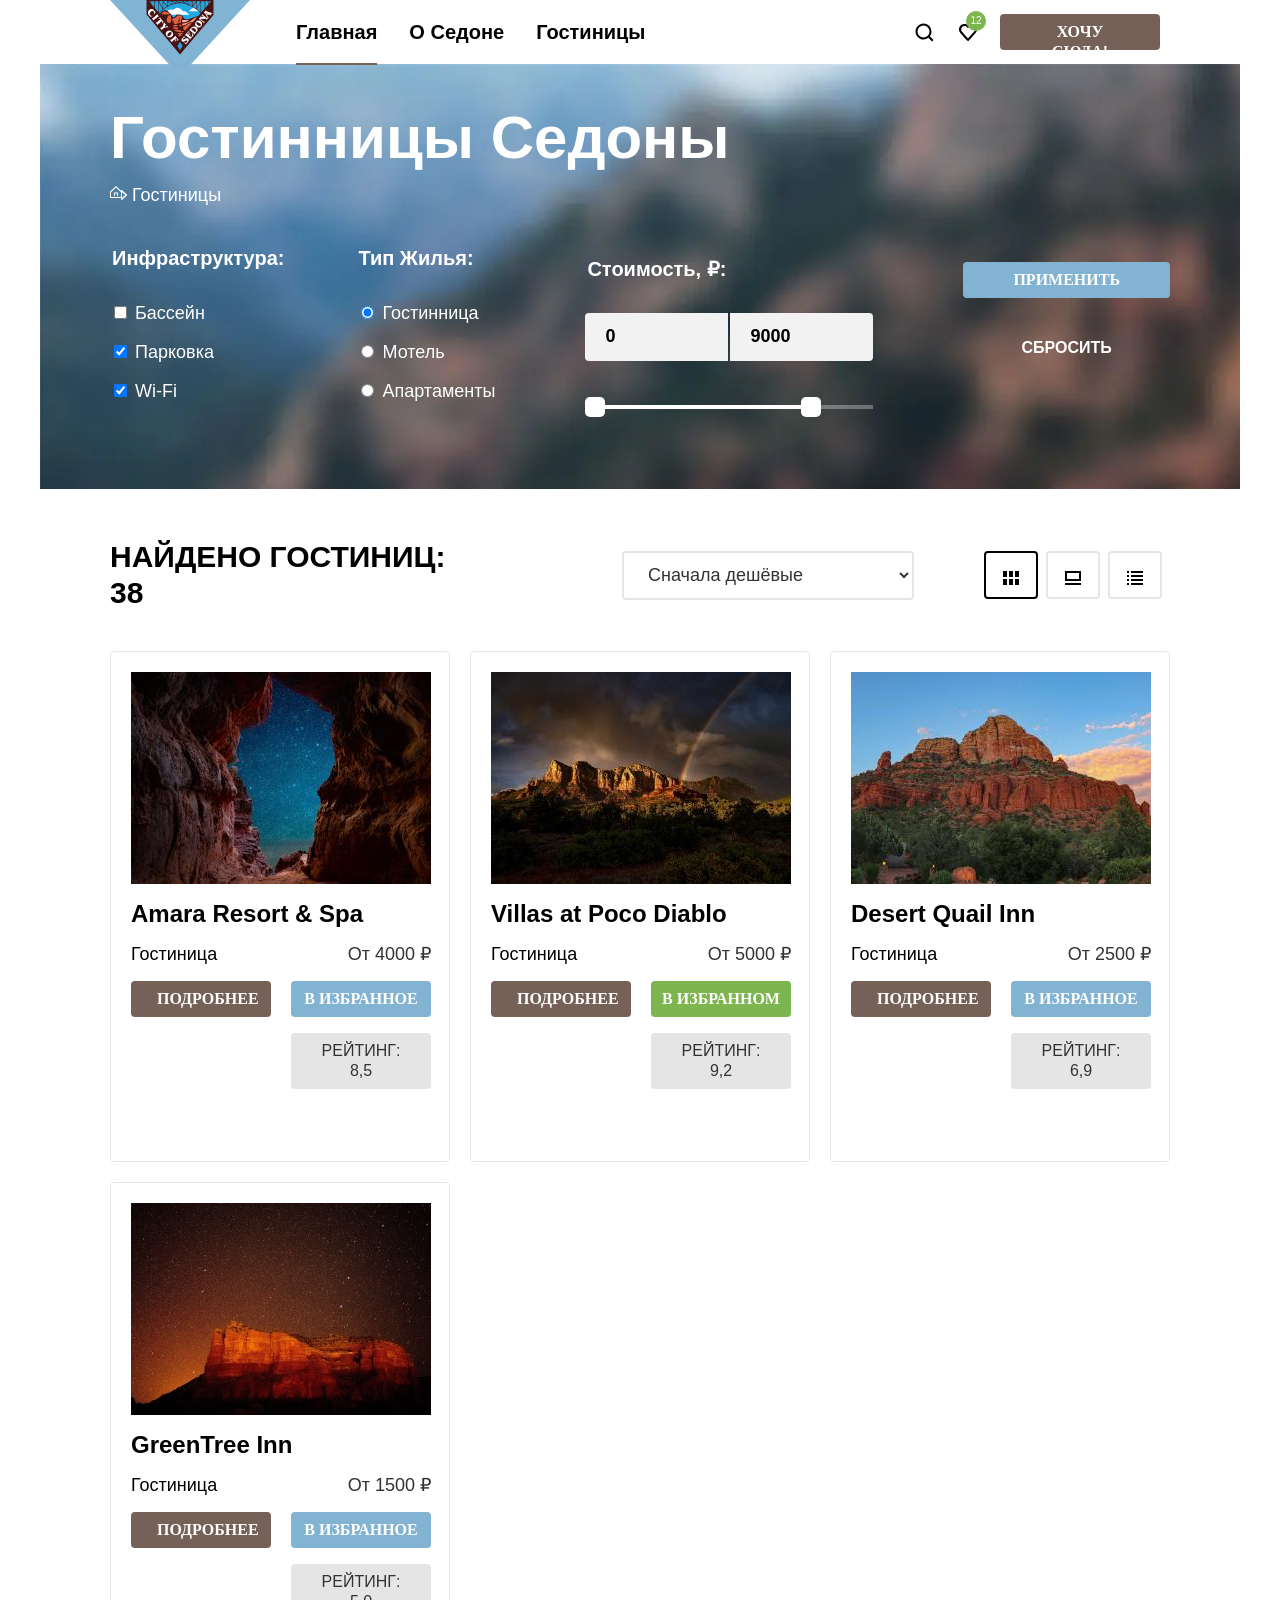
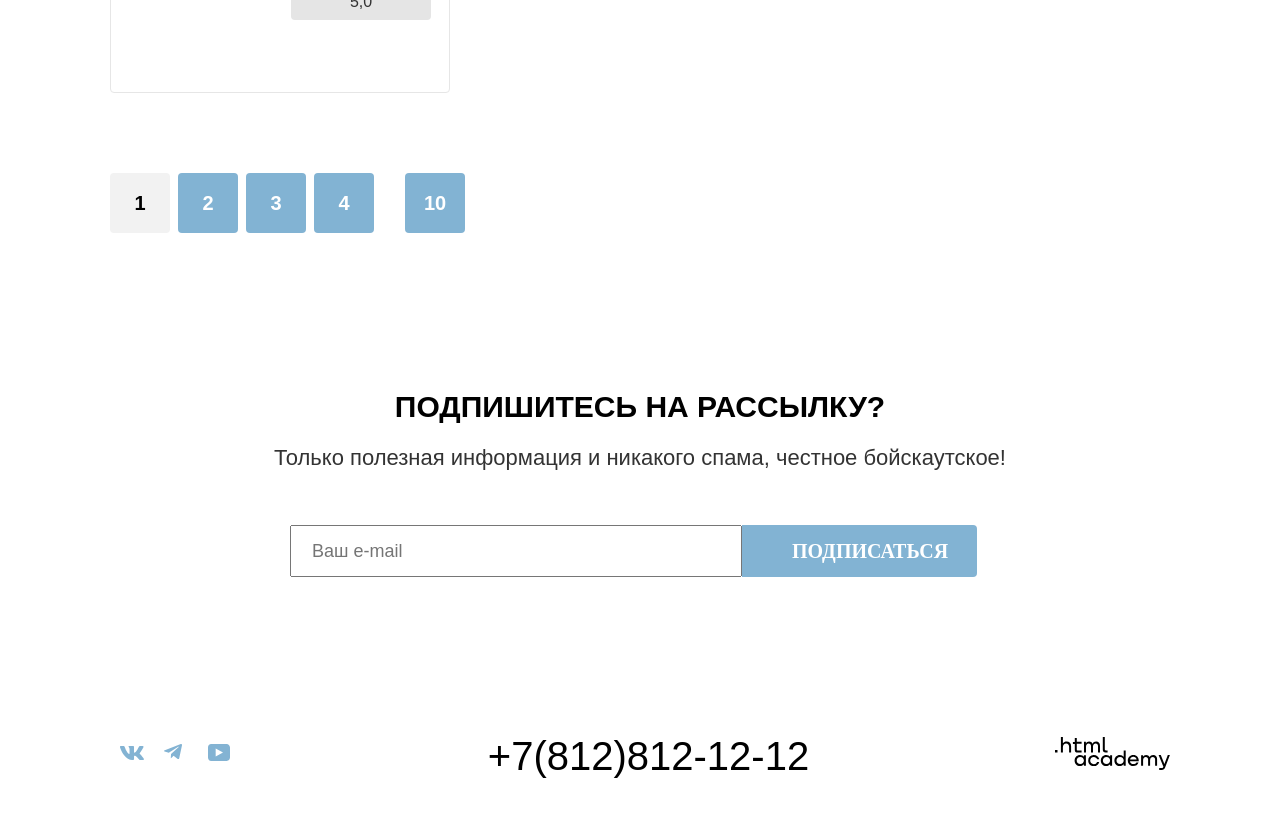
==== commit d5bac6f6: "Add files via upload" ====
--- a/catalog.html
+++ b/catalog.html
@@ -6,6 +6,7 @@
     <title>HTML Academy: Седона</title>
     <link rel="stylesheet" href="styles/styles.css">
   </head>
+<body>
 
     <!-- Шапка -->
 
@@ -19,7 +20,7 @@
 
           <ul class="navigation-list">
             <li class="navigation-item">
-              <a class="navigation-link" href="index.html">Главная</a>
+              <a class="navigation-link navigation-link-after" href="index.html">Главная</a>
             </li>
             <li class="navigation-item">
               <a class="navigation-link" href="#">О Седоне</a>
@@ -36,7 +37,7 @@
             </li>
             <li>
               <a class="nav navigation-item-favorite" href="#">
-                <span class="navigation-item">12</span>
+                <span class="navigation-number">12</span>
                 <span class="visually-hidden">Избранное</span>
                 <span class="visually-hidden">отелей</span>
               </a>
@@ -46,6 +47,7 @@
         <a class="navigation-button" href="#">Хочу сюда!</a>
 
       </header>
+
 
 
     <!-- Гостинницы  -->
@@ -59,14 +61,13 @@
           <!-- Хлебные крошки -->
 
           <ol class="breadcrumbs">
-            <li class="breadcrumbs_item">
-              <a class="breadcrumbs-link" href="index.html">Главная
-                <span class="visually-hidden">
-                </span>
+            <li class="breadcrumbs-item">
+              <a class="breadcrumbs-link" href="index.html">
+                <span class="visually-hidden">Главная</span>
               </a>
             </li>
             <li class="breadcrumbs-item">
-              <a class="breadcrumbs-link">Гостиницы</a>
+              <a class="breadcrumbs-link-main">Гостиницы</a>
             </li>
           </ol>
         </section>
@@ -117,20 +118,26 @@
             </div>
 
 
-            <div class="filter-columns filter-wrapper-right">
-              <fieldset class="catalog-filter-group filter-price">
-                <legend class="catalog-filter-title">Стоимость, ₽:</legend>
-                <label class="catalog-filter-item" for="catalog-price-from">от</label>
-                <input type="number" value="0" name="min-price" id="catalog-price-from">
-                <label for="catalog-price-to">до</label>
-                <input type="number" value="9000" name="max-price" id="catalog-price-to">
-                <input type="range" id="lower" min="0" step="1" aria-label="Смена минимальной стоимости">
-                <input type="range" id="upper" min="0" step="1" aria-label="Смена максимальной стоимости">
-              </fieldset>
-              <div class="catalog-form-button catalog-filter-wrapper">
-                <button class="button catalog-submit-btn" type="submit">Применить</button>
-                <button class="button catalog-reset-btn" type="reset">Сбросить</button>
+            <fieldset class="catalog-filter-group">
+              <legend class="catalog-filter-title">Стоимость, ₽:</legend>
+              <div class="inputs-price-container">
+                <input class="field-price" name="min-price" type="number" value="0">
+                <input class="field-price" name="max-price" type="number" value="9000">
               </div>
+              <div class="range-scale">
+                <div class="range-bar">
+                  <button class="range-toggle price-toggle-min" type="button">
+                    <span class="visually-hidden">Поменять минимальную цену</span>
+                  </button>
+                  <button class="range-toggle price-toggle-max" type="button">
+                    <span class="visually-hidden">Поменять максимальную цену</span>
+                  </button>
+                </div>
+              </div>
+            </fieldset>
+            <div class="catalog-button-container">
+              <button class="button catalog-submit-btn" type="submit">Применить</button>
+              <button class="button catalog-reset-btn " type="reset">Сбросить</button>
             </div>
           </form>
         </section>
@@ -139,21 +146,27 @@
 
 
       <section class="catalog-product coll">
-        <h2 class="catalog-search">Найдено гостиниц:<span>38</span></h2>
+        <div class="sorting-container">
+        <h2 class="catalog-search">Найдено гостиниц:<span> 38</span></h2>
         <select class="select-control" aria-label="Сортировка">
           <option value="cheap">Сначала дешёвые</option>
           <option value="popular">Сначала популярные</option>
           <option value="expensive">Сначала дорогие</option>
         </select>
-        <a class="card-grid-toggle" href="catalog.html?view=tile">
+        <a class="card-grid-toggle card-grid-toggle-active" href="catalog.html?view=tile">
+<svg xmlns="http://www.w3.org/2000/svg" width="16" height="14" fill="none" viewBox="0 0 16 14"><path fill="#000" d="M4 0H0v6h4zM16 0h-4v6h4zM10 0H6v6h4zM4 8H0v6h4zM16 8h-4v6h4zM10 8H6v6h4z"/></svg>
+          <span class="visually-hidden">Показать плитку</span>
+        </a>
+
+        <a class="card-grid-toggle" href="catalog.html?view=card">
+          <svg xmlns="http://www.w3.org/2000/svg" width="16" height="14" fill="none" viewBox="0 0 16 14"><path fill="#000" d="M16 12H0v2h16zM14 2v6H2V2zm2-2H0v10h16z"/></svg>
+           <span class="visually-hidden">Показать плитку</span>
+        </a>
+        <a class="card-grid-toggle" href="catalog.html?view=list">
+         <svg xmlns="http://www.w3.org/2000/svg" width="16" height="14" fill="none" viewBox="0 0 16 14"><path fill="#000" d="M2 0H0v2h2zM16 0H4v2h12zM2 4H0v2h2zM16 4H4v2h12zM2 8H0v2h2zM16 8H4v2h12zM2 12H0v2h2zM16 12H4v2h12z"/></svg>
           <span class="visually-hidden">Показать список</span>
         </a>
-        <a class="card-grid-toggle" href="catalog.html?view=card">
-          <span class="visually-hidden">Показать плитку</span>
-        </a>
-        <a class="card-grid-toggle" href="catalog.html?view=list">
-          <span class="visually-hidden">Показать карточки</span>
-        </a>
+</div>
       </section>
 
 
--- a/styles/styles.css
+++ b/styles/styles.css
@@ -30,7 +30,9 @@
 
 }
 
-* {
+*,
+*::before,
+*::after {
   box-sizing: border-box;
 }
 
@@ -48,6 +50,19 @@
 .coll {
   padding-right: 70px;
   padding-left: 70px;
+}
+
+.button {
+
+  display: block;
+  font-family: "PT Sans";
+  font-weight: 700;
+  color: #ffffff;
+  text-decoration: none;
+  text-transform: uppercase;
+  border: none;
+  border-radius: 4px;
+  cursor: pointer;
 }
 
 .page-container {
@@ -151,6 +166,17 @@
   text-align: center;
   text-decoration: none;
   padding: 20px 16px;
+}
+
+
+.navigation-link-after::after {
+  position: absolute;
+  content: "";
+  height: 2px;
+  left: 16px;
+  right: 16px;
+  bottom: -1px;
+  background-color: #756257;
 }
 
 .navigation-icon {
@@ -184,6 +210,24 @@
   background-position: center;
 }
 
+
+.navigation-number {
+  display: flex;
+  justify-content: center;
+  align-items: center;
+  position: absolute;
+  margin: 11px 4px 33px 20px;
+  text-align: center;
+  background-color: #7db54f;
+  border-radius: 10px;
+  font-size: 10px;
+  line-height: 10px;
+  width: 20px;
+  height: 20px;
+  color: #ffffff;
+}
+
+
 /*Хочу Сюда*/
 
 .navigation-button {
@@ -244,9 +288,15 @@
 
 .advantages-wrapper {
   width: 400px;
-  height: 385px;
+  min-height: 385px;
   margin: 0 auto;
   padding: 102px 85px
+}
+
+.advantages-picture {
+  width: 800px;
+  height: 385px;
+
 }
 
 .advantages-list {
@@ -268,6 +318,7 @@
   text-transform: uppercase;
   width: 400px;
   height: 385px;
+
 }
 
 .advantages-sedona {
@@ -281,7 +332,10 @@
   margin-top: 0;
 }
 
+
+
 .advantages-title-sedona {
+  position: relative;
   color: #ffffff;
   font-size: 24px;
   font-weight: 700;
@@ -293,6 +347,27 @@
 }
 
 
+
+
+.advantages-title-sedona::after {
+  content: "";
+  display: block;
+  width: 60px;
+  height: 2px;
+  margin: 30px auto 0;
+  background-color: #ffffff;
+  opacity: 30%;
+}
+
+.advantages-sedona::after {
+  content: "";
+  display: block;
+  width: 60px;
+  height: 2px;
+  margin: 30px auto 0;
+  background-color: #000000;
+  opacity: 30%;
+}
 
 .advantages-text {
   color: #333333;
@@ -300,6 +375,7 @@
   line-height: 26px;
   text-align: center;
   margin-bottom: 90px;
+
 }
 
 .advantages-description {
@@ -309,8 +385,7 @@
   line-height: 21px;
   text-align: center;
   text-transform: none;
-  margin: 0;
-  padding: 0;
+  margin: 0 auto;
 }
 
 .advantages-description-title {
@@ -318,8 +393,7 @@
   font-size: 18px;
   line-height: 21px;
   text-align: center;
-  margin-top: 0;
-  margin-bottom: 0;
+  margin: 0 auto;
 }
 
 
@@ -371,7 +445,7 @@
   background-image: url("../images/home.svg");
   background-repeat: no-repeat;
   background-size: 75px 72px;
-  background-position: center;
+  background-position: center 81px;
 
 
 }
@@ -379,7 +453,7 @@
 .recommend-food {
   background-image: url("../images/food.svg");
   background-repeat: no-repeat;
-  background-position: center;
+  background-position: center 81px;
   background-size: 74px 70px;
 }
 
@@ -387,7 +461,7 @@
 
   background-image: url("../images/present.svg");
   background-repeat: no-repeat;
-  background-position: center;
+  background-position: center 81px;
   background-size: 64px 76px;
 }
 
@@ -457,7 +531,6 @@
   padding: 8px 50px;
   border: none;
 }
-
 
 
 /* Подписка на рассылку */
@@ -546,22 +619,6 @@
   height: 52px;
 }
 
-/*Кнопка подписаться*/
-
-.newsletter-button {
-  font-family: "PT Sans";
-  color: #ffffff;
-  background-color: #82B3D3;
-  font-size: 20px;
-  line-height: 36px;
-  text-align: center;
-  text-transform: uppercase;
-  width: 235px;
-  height: 52px;
-  padding: 8px 50px;
-
-
-}
 
 /*Подвал*/
 
@@ -570,6 +627,7 @@
   justify-content: space-between;
   padding-bottom: 35px;
   padding-top: 45px;
+  align-items: center;
 
 }
 
@@ -628,20 +686,35 @@
 .breadcrumbs {
   display: flex;
   flex-wrap: wrap;
-  align-items: center;
   margin: 0;
   padding: 0;
   list-style: none;
-}
-
+
+}
 .breadcrumbs-link {
-
-  font-size: 16px;
-  line-height: 21px;
-  margin-right: 28px;
-
-}
-
+  display: block;
+    width: 12px;
+    height: 14px;
+    background-image: url(../images/homebreadc.svg);
+    background-repeat: no-repeat;
+    background-position: center;
+    margin-right: 10px;
+
+}
+.breadcrumbs-item {
+ display: flex;
+  position: relative;
+}
+
+.breadcrumbs-item:first-child::after {
+ position: absolute;
+  content: url(../images/breadcrumbsnext.svg);
+    right: 10px;
+    left: 10px;
+    width: 7px;
+    height: 10px;
+
+}
 
 /* фильтры поиска жилья */
 
@@ -688,12 +761,133 @@
 
 }
 
+
+/* форма цены */
+.catalog-filter-title {
+  margin: 0;
+}
+
+
 .catalog-filter-group {
-  width: 228px;
-  margin: 0;
+  margin: auto;
   padding: 0;
   border: none;
 }
+
+.inputs-price-container {
+  display: flex;
+    margin-bottom: 44px;
+}
+
+
+.field-price {
+    font-family: inherit;
+    font-weight: 700;
+    font-size: 18px;
+    line-height: 24px;
+    width: 143px;
+    box-sizing: border-box;
+    appearance: textfield;
+    height: 48px;
+    border: none;
+    padding: 0;
+    padding-left: 20px;
+    background-color: #f2f2f2;
+
+}
+.field-price:first-child {
+    border-top-left-radius: 4px;
+    border-bottom-left-radius: 4px;
+    margin-right: 2px;
+}
+.field-price:last-child {
+    border-top-right-radius: 4px;
+    border-bottom-right-radius: 4px;
+}
+.range-scale {
+  display: block;
+    position: relative;
+    height: 4px;
+    background-color: rgba(255, 255, 255, 0.3);
+}
+.range-toggle {
+    position: absolute;
+    width: 20px;
+    height: 20px;
+    background-color: #ffffff;
+    border: none;
+    border-radius: 5px;
+    top: -8px;
+}
+.price-toggle-min {
+    left: 0;
+}
+
+.price-toggle-max {
+    right: -10px;
+}
+.range-bar {
+    position: absolute;
+    height: 4px;
+    background-color: #ffffff;
+    left: 0;
+    width: 226px;
+}
+/* кнопки выбора */
+
+.catalog-button-container {
+    display: flex;
+    flex-direction: column;
+    margin-top: 56px;
+    height: 104px;
+
+}
+
+.catalog-submit-btn {
+  color: #ffffff;
+  display: block;
+  padding: 8px 50px;
+  font-size: 16px;
+  line-height: 20px;
+  font-weight: 700;
+  text-align: center;
+  background-color: #82B3D3;
+  text-transform: uppercase;
+  text-decoration: none;
+  cursor: pointer;
+  margin-bottom: 32px;
+}
+
+.catalog-reset-btn {
+  display: block;
+  color: #ffffff;
+  font-family: "PT Sans", sans-serif;
+  font-size: 16px;
+  line-height: 20px;
+  padding: 8px 50px;
+
+  background-color: transparent;
+}
+
+
+/* Плитка список карточки */
+
+.card-grid-toggle {
+  display: block;
+  margin-right: 8px;
+  min-width: 48px;
+  padding: 16px 17px;
+  height: 48px;
+  align-items: center;
+  border-radius: 4px;
+  border: 2px solid #E5E5E5;
+
+}
+
+.card-grid-toggle-active {
+    border: 2px solid #000000;
+}
+
 
 .social-footer {
   display: block;
@@ -733,13 +927,32 @@
 
 /* НАЙДЕНО ГОСТИННИЦ */
 
-.catalog-product {
-  display: flex;
-  justify-content: space-between;
-  margin: 0;
-  padding-top: 50px;
-}
-
+.sorting-container {
+  display: flex;
+ flex-wrap: wrap;
+ align-items: center;
+  margin-top: 50px;
+  margin-bottom: 40px;
+}
+.catalog-search {
+
+    width: 338px;
+    margin: 0;
+    margin-right: auto;
+}
+.select-control {
+    width: 292px;
+    height: 49px;
+    font-family: inherit;
+    font-size: 18px;
+    line-height: 21px;
+    color: #333333;
+    background-color: transparent;
+    border: 2px solid #e5e5e5;
+    border-radius: 4px;
+    padding-left: 20px;
+    margin-right: 70px;
+}
 /*Кнопки каталога*/
 
 
@@ -753,26 +966,10 @@
   margin-right: auto;
 }
 
-.select-control {
-  font-family: inherit;
-  font-size: 18px;
-  line-height: 21px;
-  color: #333333;
-  width: 292px;
-  height: 49px;
-  margin-right: 70px;
-  padding: 14px 20px;
-  background-repeat: no-repeat;
-  border-radius: 4px;
-}
 
 
 /*список гостинниц*/
 
-
-.product-card-list {
-  padding: 50px 60px;
-}
 
 
 .product-list {
@@ -782,6 +979,9 @@
   list-style: none;
   margin: 0;
   padding: 0;
+  padding-bottom: 40px;
+  margin-bottom: 40px;
+
 }
 
 .product-card {
@@ -789,9 +989,9 @@
   grid-template-columns: 140px 140px;
   grid-template-rows: 212px 1fr auto;
   gap: 16px 20px;
+  padding: 20px;
+  border: 1px solid #e6e6e6;
   border-radius: 4px;
-  padding: 20px;
-
 }
 
 .product-card-title {
@@ -857,40 +1057,18 @@
 /*кнопки отелей*/
 
 
-.button {
-
-  display: block;
+.newsletter-button {
   font-family: "PT Sans";
-  font-weight: 700;
-  color: #ffffff;
-  text-decoration: none;
-  text-transform: uppercase;
-  border: none;
-  border-radius: 4px;
-  cursor: pointer;
-}
-
-.catalog-reset-btn {
-  font-family: "PT Sans", sans-serif;
-  font-size: 16px;
-  line-height: 20px;
+  color: #ffffff;
+  background-color: #82B3D3;
+  font-size: 20px;
+  line-height: 36px;
+  text-align: center;
+  text-transform: uppercase;
+  width: 235px;
+  height: 52px;
   padding: 8px 50px;
-  background-color: transparent;
-}
-
-.catalog-submit-btn {
-  display: block;
-  padding: 8px 50px;
-  font-family: "PT Sans", sans-serif;
-  font-size: 16px;
-  line-height: 20px;
-  font-weight: 700;
-  text-align: center;
-  background-color: #82B3D3;
-  text-transform: uppercase;
-  text-decoration: none;
-  border: none;
-  cursor: pointer;
+  border-radius: 0 4px 4px 0;
 }
 
 
@@ -960,6 +1138,7 @@
   padding: 0;
   color: #ffffff;
   list-style: none;
+  margin-bottom: 60px;
 }
 
 .pagination-link {
@@ -980,6 +1159,7 @@
 }
 
 .pagination-link-current {
+  color: #000000;
   background-color: #f2f2f2;
 }
 
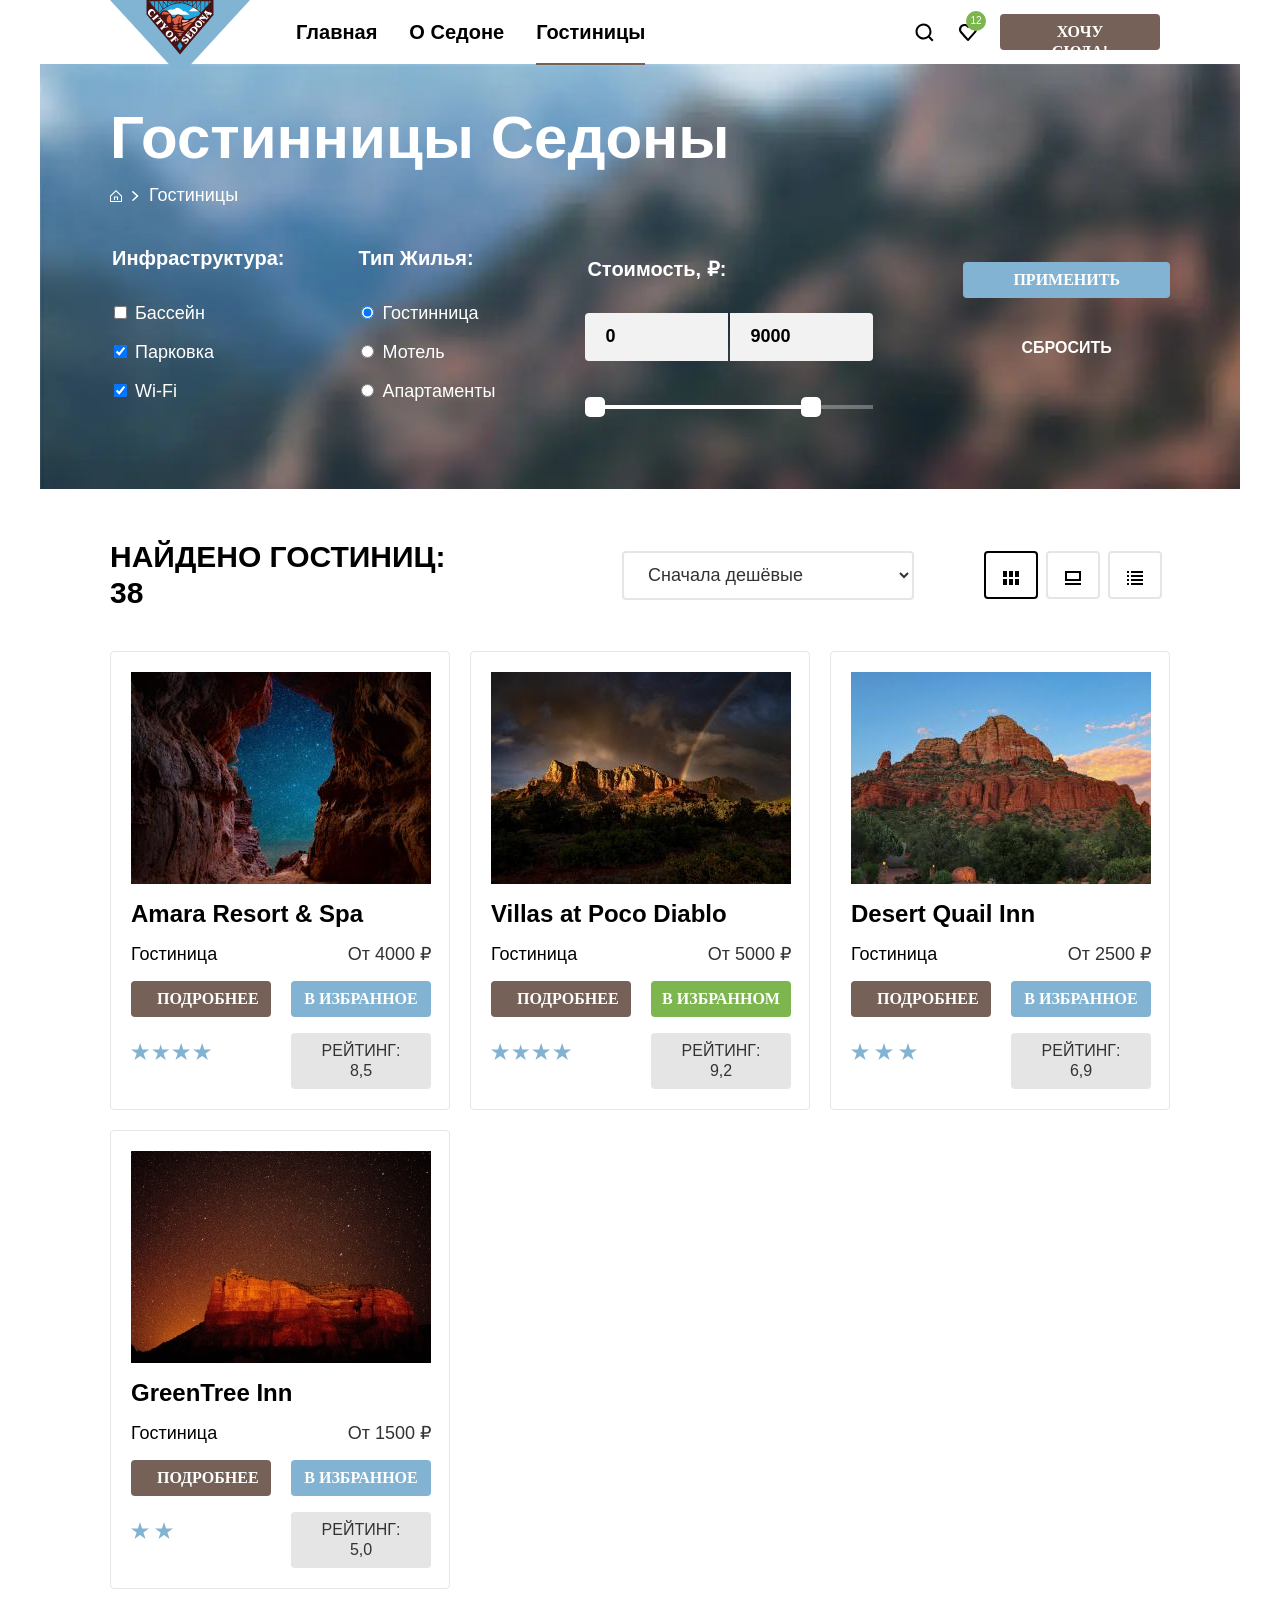
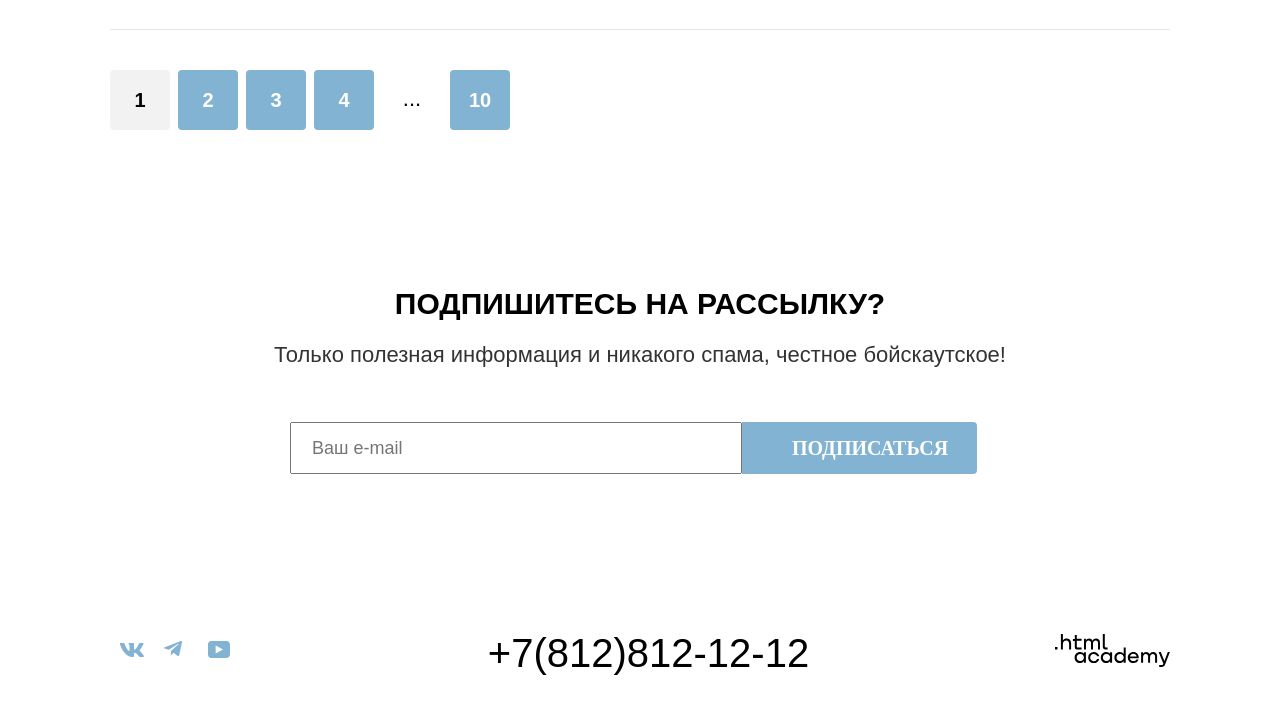
==== commit a17eb25f: "Add files via upload" ====
--- a/catalog.html
+++ b/catalog.html
@@ -20,13 +20,13 @@
 
           <ul class="navigation-list">
             <li class="navigation-item">
-              <a class="navigation-link navigation-link-after" href="index.html">Главная</a>
+              <a class="navigation-link" href="index.html">Главная</a>
             </li>
             <li class="navigation-item">
               <a class="navigation-link" href="#">О Седоне</a>
             </li>
             <li class="navigation-item">
-              <a class="navigation-link" href="catalog.html">Гостиницы</a>
+              <a class="navigation-link navigation-link-after" href="catalog.html">Гостиницы</a>
             </li>
           </ul>
           <ul class="navigation-list navigation-user">
@@ -65,6 +65,7 @@
               <a class="breadcrumbs-link" href="index.html">
                 <span class="visually-hidden">Главная</span>
               </a>
+
             </li>
             <li class="breadcrumbs-item">
               <a class="breadcrumbs-link-main">Гостиницы</a>
@@ -192,13 +193,13 @@
             <button class="button hotel-add-favorites" type="button">
               В избранное
             </button>
-            <p class="rating">
-              Рейтинг: 8,5
-            </p>
-            <p class="rating-stars rating-stars-4">
+           <span class="rating-stars rating-stars-4">
               <span class="visually-hidden">
                 4 звезды
               </span>
+            </span>
+             <p class="rating">
+              Рейтинг: 8,5
             </p>
           </li>
           <li class="product-card">
@@ -218,13 +219,13 @@
             <button class="button hotel-add-favorites hotel-add-favorites-checked" type="button">
               В избранном
             </button>
-            <p class="rating">
-              Рейтинг: 9,2
-            </p>
-            <p class="rating-stars rating-stars-4">
+            <span class="rating-stars rating-stars-4">
               <span class="visually-hidden">
                 4 звезды
               </span>
+            </span>
+            <p class="rating">
+              Рейтинг: 9,2
             </p>
           </li>
           <li class="product-card">
@@ -243,13 +244,13 @@
             <button class="button hotel-add-favorites" type="button">
               В избранное
             </button>
-            <p class="rating">
-              Рейтинг: 6,9
-            </p>
-            <p class="rating-stars rating-stars-4">
+            <span class="rating-stars rating-stars-3">
               <span class="visually-hidden">
                 3 звезды
               </span>
+            </span>
+              <p class="rating">
+              Рейтинг: 6,9
             </p>
           </li>
           <li class="product-card">
@@ -267,10 +268,10 @@
             <button class="button hotel-add-favorites" type="button">
               В избранное
             </button>
-            <p class="rating">Рейтинг: 5,0
-            </p>
-            <p class="rating-stars rating-stars-4">
+            <span class="rating-stars rating-stars-2">
               <span class="visually-hidden">2 звезды</span>
+            </span>
+             <p class="rating">Рейтинг: 5,0
             </p>
           </li>
         </ul>
@@ -287,7 +288,7 @@
           <li class="pagination-item">
             <a class="pagination-link" href="#">4</a>
           </li>
-          <li class="pagination-item">
+          <li class="pagination-item pagination-dot">
             <span>...</span>
           </li>
           <li class="pagination-item">
--- a/styles/styles.css
+++ b/styles/styles.css
@@ -250,6 +250,21 @@
 
 }
 
+.navigation-button:hover{
+  background-color: #615048;
+
+}
+
+.navigation-button:focus{
+  background-color: #615048;
+
+}
+
+
+.navigation-button:active{
+  background-color: rgba(255, 255, 255, 0.3);
+
+}
 
 
 /*Фото седона*/
@@ -328,7 +343,7 @@
   line-height: 28px;
   text-align: center;
   text-transform: uppercase;
-  margin-bottom: 60px;
+  margin-bottom: 30px;
   margin-top: 0;
 }
 
@@ -342,7 +357,7 @@
   line-height: 28px;
   text-align: center;
   text-transform: uppercase;
-  margin-bottom: 60px;
+  margin-bottom: 30px;
   margin-top: 0;
 }
 
@@ -532,6 +547,20 @@
   border: none;
 }
 
+.button-search:hover{
+  background-color: #615048;
+
+}
+
+.button-search:focus{
+  background-color: #615048;
+
+}
+
+.button-search:active{
+  background-color: rgba(255, 255, 255, 0.3);
+
+}
 
 /* Подписка на рассылку */
 
@@ -654,6 +683,16 @@
 }
 
 
+.social-img:hover {
+background-color: #68A2CA;
+}
+.social-img:focus {
+background-color: #68A2CA;
+}
+
+.social-imgr:active {
+background-color: rgb(104, 162, 202, 0.3);
+}
 
 
 /*КАТАЛОГ*/
@@ -689,30 +728,36 @@
   margin: 0;
   padding: 0;
   list-style: none;
-
-}
+  gap: 10px;
+
+
+}
+
 .breadcrumbs-link {
   display: block;
-    width: 12px;
-    height: 14px;
-    background-image: url(../images/homebreadc.svg);
-    background-repeat: no-repeat;
-    background-position: center;
-    margin-right: 10px;
-
-}
+  width: 12px;
+  height: 14px;
+  background-image: url(../images/homebreadc.svg);
+  background-repeat: no-repeat;
+  background-position: center;
+
+}
+
 .breadcrumbs-item {
- display: flex;
-  position: relative;
-}
-
-.breadcrumbs-item:first-child::after {
- position: absolute;
-  content: url(../images/breadcrumbsnext.svg);
-    right: 10px;
-    left: 10px;
-    width: 7px;
-    height: 10px;
+  display: flex;
+  gap: 10px;
+  align-items: center;
+}
+
+.breadcrumbs-item:not(:last-child)::after {
+  display: block;
+  content: "";
+  background-image: url("../images/breadnext.svg");
+  background-size: contain;
+  background-repeat: no-repeat;
+  background-position: center;
+  width: 7px;
+  height: 10px;
 
 }
 
@@ -776,70 +821,87 @@
 
 .inputs-price-container {
   display: flex;
-    margin-bottom: 44px;
+  margin-bottom: 44px;
 }
 
 
 .field-price {
-    font-family: inherit;
-    font-weight: 700;
-    font-size: 18px;
-    line-height: 24px;
-    width: 143px;
-    box-sizing: border-box;
-    appearance: textfield;
-    height: 48px;
-    border: none;
-    padding: 0;
-    padding-left: 20px;
-    background-color: #f2f2f2;
-
-}
+  font-family: inherit;
+  font-weight: 700;
+  font-size: 18px;
+  line-height: 24px;
+  width: 143px;
+  box-sizing: border-box;
+  appearance: textfield;
+  height: 48px;
+  border: none;
+  padding: 0;
+  padding-left: 20px;
+  background-color: #f2f2f2;
+
+}
+
+.field-price:hover {
+  background-color: #E5E5E5;
+}
+
+.field-price:active {
+border-color: #82B3D3;
+}
+
 .field-price:first-child {
-    border-top-left-radius: 4px;
-    border-bottom-left-radius: 4px;
-    margin-right: 2px;
-}
+  border-top-left-radius: 4px;
+  border-bottom-left-radius: 4px;
+  margin-right: 2px;
+}
+
 .field-price:last-child {
-    border-top-right-radius: 4px;
-    border-bottom-right-radius: 4px;
-}
+  border-top-right-radius: 4px;
+  border-bottom-right-radius: 4px;
+}
+
 .range-scale {
   display: block;
-    position: relative;
-    height: 4px;
-    background-color: rgba(255, 255, 255, 0.3);
-}
+  position: relative;
+  height: 4px;
+  background-color: rgba(255, 255, 255, 0.3);
+}
+
 .range-toggle {
-    position: absolute;
-    width: 20px;
-    height: 20px;
-    background-color: #ffffff;
-    border: none;
-    border-radius: 5px;
-    top: -8px;
-}
+  position: absolute;
+  width: 20px;
+  height: 20px;
+  background-color: #ffffff;
+  border: none;
+  border-radius: 5px;
+  top: -8px;
+}
+
 .price-toggle-min {
-    left: 0;
+  left: 0;
 }
 
 .price-toggle-max {
-    right: -10px;
-}
+  right: -10px;
+}
+
 .range-bar {
-    position: absolute;
-    height: 4px;
-    background-color: #ffffff;
-    left: 0;
-    width: 226px;
-}
+  position: absolute;
+  height: 4px;
+  background-color: #ffffff;
+  left: 0;
+  width: 226px;
+}
+
 /* кнопки выбора */
 
+
+
 .catalog-button-container {
-    display: flex;
-    flex-direction: column;
-    margin-top: 56px;
-    height: 104px;
+  display: flex;
+  flex-direction: column;
+  margin-top: 56px;
+  height: 104px;
 
 }
 
@@ -856,6 +918,20 @@
   text-decoration: none;
   cursor: pointer;
   margin-bottom: 32px;
+}
+
+.catalog-submit-btn:hover {
+  background-color: #68a2ca;
+
+}
+
+.catalog-submit-btn:focus {
+  background-color: #68a2ca;
+}
+
+.catalog-submit-btn:active {
+  color: rgba(255, 255, 255, 0.3);
+
 }
 
 .catalog-reset-btn {
@@ -865,10 +941,24 @@
   font-size: 16px;
   line-height: 20px;
   padding: 8px 50px;
-
   background-color: transparent;
 }
 
+.catalog-reset-btn:hover {
+
+color: rgb(255, 255, 255, 0.3);
+
+}
+
+.catalog-reset-btn:focus {
+  border-color: #83b3d3;
+}
+
+
+.catalog-reset-btn:active{
+
+color: rgb(255, 255, 255, 0.3);
+}
 
 /* Плитка список карточки */
 
@@ -885,7 +975,7 @@
 }
 
 .card-grid-toggle-active {
-    border: 2px solid #000000;
+  border: 2px solid #000000;
 }
 
 
@@ -929,29 +1019,42 @@
 
 .sorting-container {
   display: flex;
- flex-wrap: wrap;
- align-items: center;
+  flex-wrap: wrap;
+  align-items: center;
   margin-top: 50px;
   margin-bottom: 40px;
 }
+
 .catalog-search {
 
-    width: 338px;
-    margin: 0;
-    margin-right: auto;
-}
+  width: 338px;
+  margin: 0;
+  margin-right: auto;
+}
+
 .select-control {
-    width: 292px;
-    height: 49px;
-    font-family: inherit;
-    font-size: 18px;
-    line-height: 21px;
-    color: #333333;
-    background-color: transparent;
-    border: 2px solid #e5e5e5;
-    border-radius: 4px;
-    padding-left: 20px;
-    margin-right: 70px;
+  width: 292px;
+  height: 49px;
+  font-family: inherit;
+  font-size: 18px;
+  line-height: 21px;
+  color: #333333;
+  background-color: transparent;
+  border: 2px solid #e5e5e5;
+  border-radius: 4px;
+  padding-left: 20px;
+  margin-right: 70px;
+}
+
+
+.select-control:hover {
+
+border-color: #68A2CA;
+}
+
+.select-control:focus {
+
+border-color: #68A2CA;
 }
 /*Кнопки каталога*/
 
@@ -981,6 +1084,7 @@
   padding: 0;
   padding-bottom: 40px;
   margin-bottom: 40px;
+  border-bottom: 1px solid #e6e6e6;
 
 }
 
@@ -1032,7 +1136,7 @@
 }
 
 .rating {
-  grid-column: 2 / 3;
+
   margin: 0;
   padding: 8px 22px;
   font-size: 16px;
@@ -1044,6 +1148,36 @@
   border-radius: 4px;
 }
 
+/* рейтинг звезды */
+.rating-stars {
+  display: flex;
+  align-items: center;
+  width: 112px;
+  height: 36px;
+}
+
+.rating-stars::before {
+  content: "";
+  display: block;
+  height: 17px;
+ background-image: url(../images/star.svg);
+  background-repeat: space no-repeat;
+  background-size: contain;
+
+}
+
+.rating-stars-4::before {
+  width: 80px;
+}
+
+.rating-stars-3::before {
+  width: 66px;
+}
+
+.rating-stars-2::before {
+  width: 42px;
+}
+
 
 .card-img {
   display: block;
@@ -1071,7 +1205,19 @@
   border-radius: 0 4px 4px 0;
 }
 
-
+.newsletter-button:hover {
+  background-color: #68a2ca;
+
+}
+
+.newsletter-button:focus {
+  background-color: #68a2ca;
+}
+
+.newsletter-button:active {
+  color: rgba(255, 255, 255, 0.3);
+
+}
 
 .hotel-details-button {
   display: block;
@@ -1091,7 +1237,20 @@
   grid-row-start: 4;
 
 }
-
+.hotel-details-button:hover{
+  background-color: #615048;
+
+}
+
+.hotel-details-button:focus{
+  background-color: #615048;
+
+}
+
+.hotel-details-button:active{
+  background-color: rgba(255, 255, 255, 0.3);
+
+}
 .catalog-form-button {
   display: flex;
   flex-direction: column;
@@ -1115,6 +1274,20 @@
   grid-row-start: 4;
 }
 
+.hotel-add-favorites:hover {
+  background-color: #68a2ca;
+
+}
+
+.hotel-add-favorites:focus {
+  background-color: #68a2ca;
+}
+
+.hotel-add-favorites:active {
+  color: rgba(255, 255, 255, 0.3);
+}
+
+
 .hotel-add-favorites-checked {
   display: block;
   font-family: "PT Sans";
@@ -1136,6 +1309,7 @@
   flex-wrap: wrap;
   margin: 0;
   padding: 0;
+  gap: 8px;
   color: #ffffff;
   list-style: none;
   margin-bottom: 60px;
@@ -1158,6 +1332,16 @@
 
 }
 
+.pagination-link:hover {
+  background-color: #68A2CA
+}
+.pagination-link:focus{
+  background-color: #68A2CA
+}
+
+.pagination-link:active {
+ color: rgb(255, 255, 255, 0.3);
+}
 .pagination-link-current {
   color: #000000;
   background-color: #f2f2f2;
@@ -1166,5 +1350,15 @@
 .pagination-item {
   margin: 0;
   padding: 0;
-  margin-right: 8px;
-}
+}
+
+.pagination-dot {
+  color: #000000;
+  font-size: 22px;
+  line-height: 26px;
+  text-align: center;
+  min-width: 60px;
+  height: 60px;
+  padding: 16px 20px;
+
+}
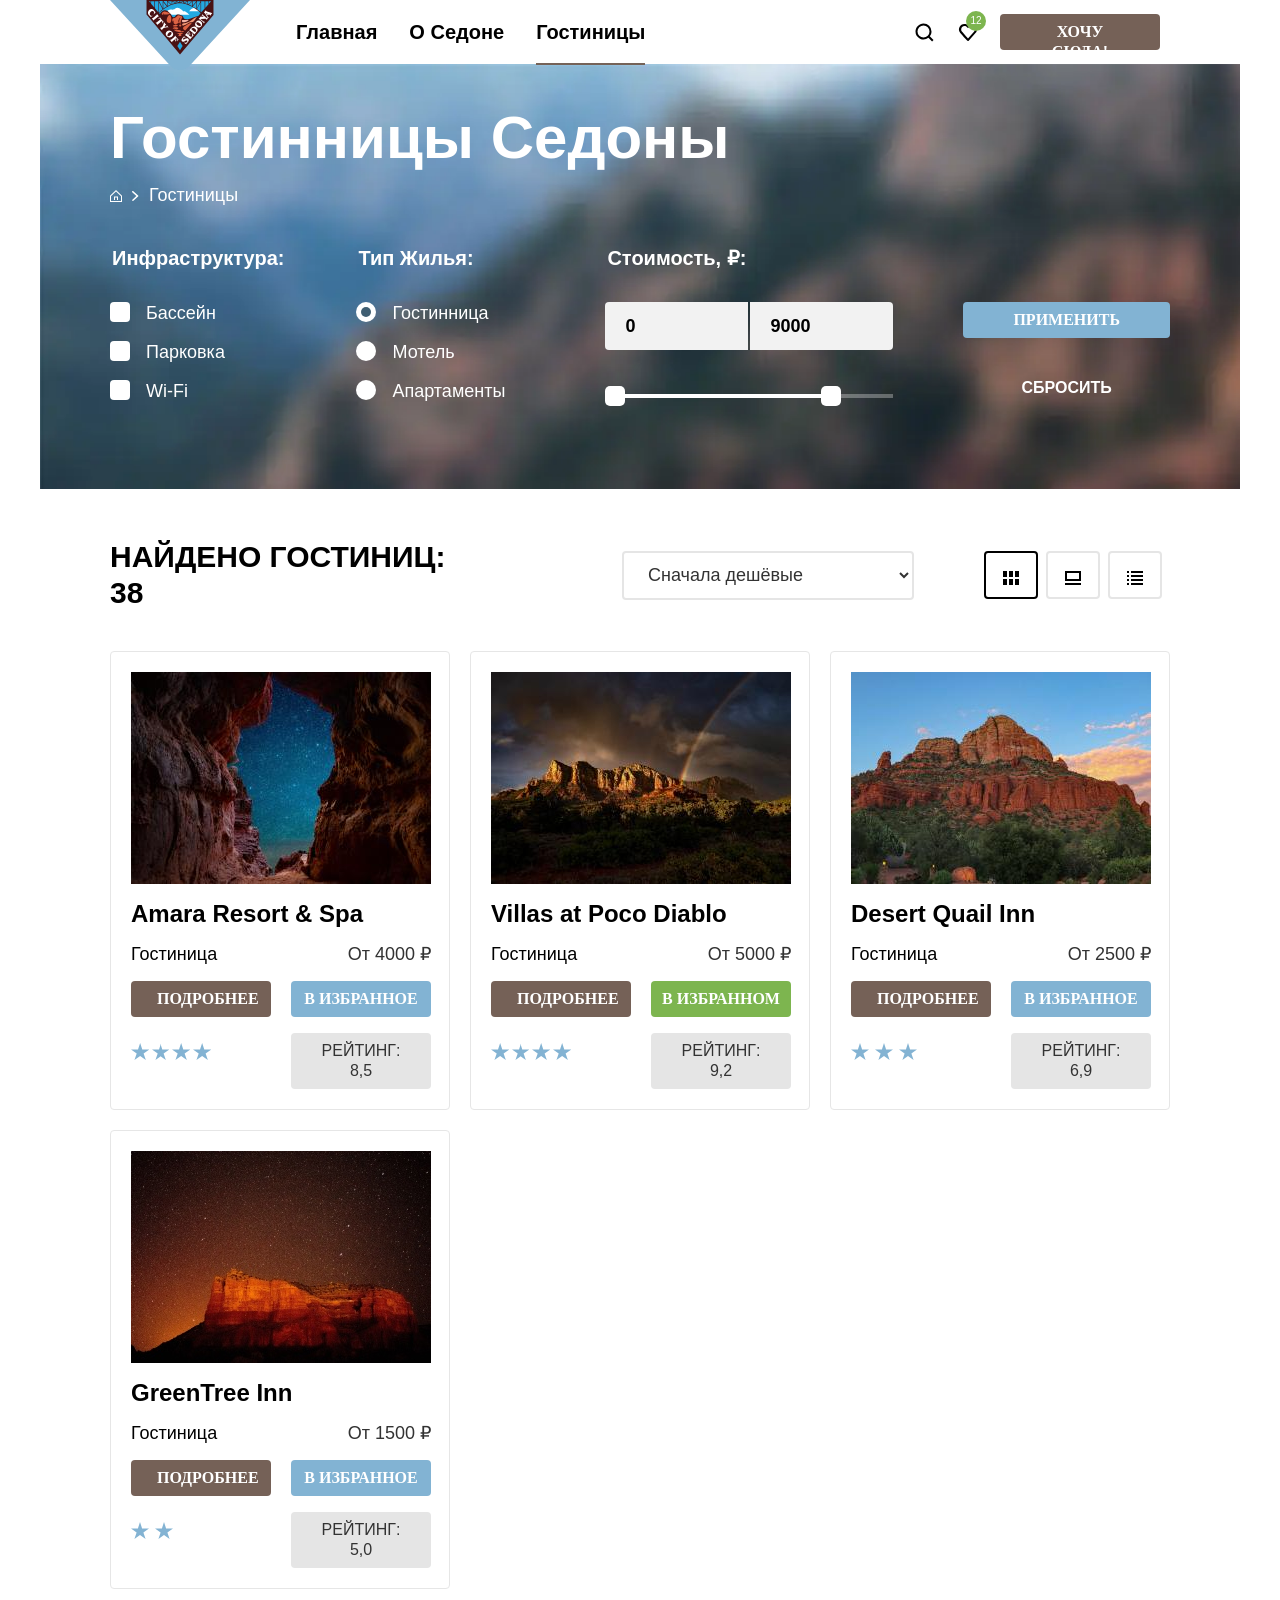
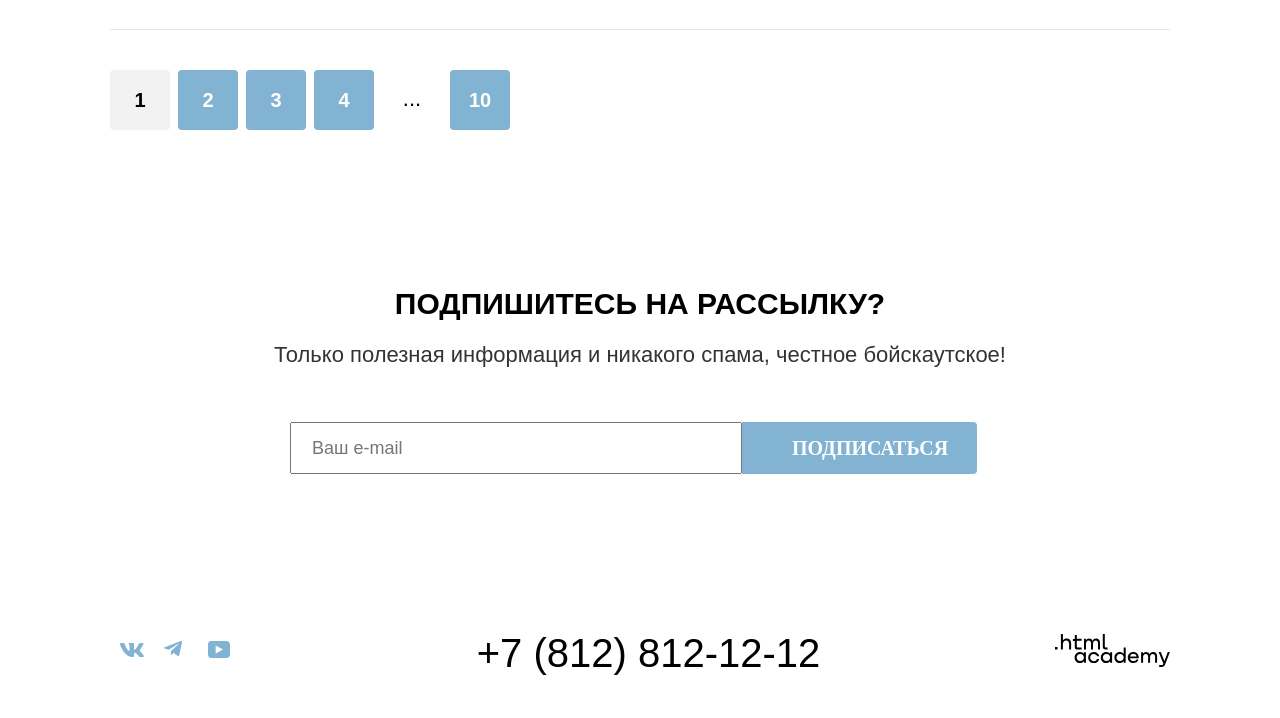
==== commit 01514f7f: "добавляет модальное окно" ====
--- a/catalog.html
+++ b/catalog.html
@@ -77,20 +77,19 @@
           <h2 class="visually-hidden">Параметры выбора</h2>
 
           <form class="catalog-filter" action="https://echo.htmlacademy.ru/" method="get">
-            <div class="filter-columns filter-columns-left">
               <fieldset class="catalog-filter-group">
                 <legend class="catalog-filter-title">Инфраструктура:</legend>
                 <ul class="catalog-products-list catalog-filter-list">
                   <li class="catalog-item">
-                    <input class="control-input" type="checkbox" name="pool" id="pool">
+                    <input class="input-checkbox" type="checkbox" name="pool" id="pool">
                     <label class="control" for="pool">Бассейн</label>
                   </li>
                   <li class="catalog-item">
-                    <input class="control-input" type="checkbox" name="parking" id="parking" checked>
+                    <input class="input-checkbox" type="checkbox" name="parking" id="parking" checked>
                     <label class="control" for="parking">Парковка</label>
                   </li>
                   <li class="catalog-item">
-                    <input class="control-input" type="checkbox" name="wi-fi" id="wi-fi" checked>
+                    <input class="input-checkbox" type="checkbox" name="wi-fi" id="wi-fi" checked>
                     <label class="control" for="wi-fi">Wi-Fi</label>
                   </li>
                 </ul>
@@ -99,24 +98,24 @@
               <!-- поле выбора жилья -->
 
 
-              <fieldset class="catalog-filter-group">
+              <fieldset class="catalog-filter-group catalog-filter-right">
                 <legend class="catalog-filter-title">Тип Жилья:</legend>
                 <ul class="catalog-products-list">
                   <li class="catalog-item">
-                    <input class="control-input" type="radio" name="booking-type" value="hotel" id="hotel" checked>
+                    <input class="input-radio" type="radio" name="booking-type" value="hotel" id="hotel" checked>
                     <label class="control" for="hotel">Гостинница</label>
                   </li>
                   <li class="catalog-item">
-                    <input class="control-input" type="radio" name="booking-type" value="motel" id="motel">
+                    <input class="input-radio" type="radio" name="booking-type" value="motel" id="motel">
                     <label class="control" for="motel">Мотель</label>
                   </li>
                   <li class="catalog-item">
-                    <input class="control-input" type="radio" name="booking-type" value="appartments" id="appartments">
+                    <input class="input-radio" type="radio" name="booking-type" value="appartments" id="appartments">
                     <label class="control" for="appartments">Апартаменты</label>
                   </li>
                 </ul>
               </fieldset>
-            </div>
+
 
 
             <fieldset class="catalog-filter-group">
@@ -318,8 +317,8 @@
         <ul class="footer-social-list">
           <li class="footer-social-item">
             <a class="social-footer social-footer-vk" href="https://vk.com/htmlacademy">
-              <svg xmlns="http://www.w3.org/2000/svg" width="24" height="14" fill="none" viewBox="0 0 24 14">
-                <path fill="#83b3d3" fill-rule="evenodd"
+              <svg xmlns="http://www.w3.org/2000/svg" aria-hidden="true" focusable="false" width="24" height="14" viewBox="0 0 24 14">
+                <path fill-rule="evenodd"
                   d="M23.45.95c.17-.55 0-.95-.8-.95h-2.62c-.67 0-.98.35-1.14.73 0 0-1.34 3.2-3.23 5.27-.61.6-.89.8-1.22.8-.17 0-.42-.2-.42-.74V.95c0-.66-.18-.95-.74-.95H9.15c-.42 0-.67.3-.67.6 0 .61.95.76 1.05 2.5v3.8c0 .84-.16.99-.5.99-.88 0-3.05-3.21-4.33-6.89-.25-.71-.5-1-1.17-1H.9C.15 0 0 .35 0 .73c0 .68.89 4.07 4.14 8.55C6.32 12.34 9.38 14 12.16 14c1.67 0 1.88-.37 1.88-1v-2.32c0-.73.16-.88.69-.88.38 0 1.05.2 2.61 1.67C19.11 13.22 19.4 14 20.41 14h2.62c.75 0 1.13-.37.91-1.1-.24-.72-1.09-1.77-2.21-3.02-.62-.7-1.53-1.47-1.81-1.86-.4-.49-.28-.7 0-1.14 0 0 3.2-4.43 3.53-5.93"
                   clip-rule="evenodd" />
               </svg>
@@ -328,8 +327,8 @@
           </li>
           <li class="footer-social-item">
             <a class="social-footer social-footer-tg" href=" https://t.me/htmlacademy">
-              <svg xmlns="http://www.w3.org/2000/svg" width="18" height="16" fill="none" viewBox="0 0 18 16">
-                <path fill="#83b3d3"
+              <svg xmlns="http://www.w3.org/2000/svg" aria-hidden="true" focusable="false" width="18" height="16" viewBox="0 0 18 16">
+                <path
                   d="M16.79.1.84 6.25c-1.09.43-1.08 1.04-.2 1.31l4.1 1.28 9.47-5.98c.44-.27.85-.12.52.18L7.05 9.96l-.28 4.22c.41 0 .6-.19.83-.41l1.99-1.93 4.13 3.05c.77.42 1.31.2 1.5-.7l2.72-12.8c.28-1.12-.43-1.62-1.16-1.3" />
               </svg>
               <span class="visually-hidden">Мы в телеграм</span>
@@ -337,18 +336,17 @@
           </li>
           <li class="footer-social_item">
             <a class="social-footer social-footer-yt" href=" https://www.youtube.com/channel/UChUxTMjJGo-JDRY8pNTGL2g">
-              <svg xmlns="http://www.w3.org/2000/svg" width="22" height="17" fill="none" viewBox="0 0 22 17">
-                <path fill="#83b3d3"
+              <svg xmlns="http://www.w3.org/2000/svg" aria-hidden="true" focusable="false" width="22" height="17" viewBox="0 0 22 17">
+                <path
                   d="M18.6 0H3.18C1.31 0 0 1.6 0 3.4v10.1C0 15.4 1.31 17 3.17 17h15.66c1.64 0 3.17-1.6 3.17-3.4V3.4C21.78 1.6 20.47 0 18.6 0M7.67 12.54V4.46L15 8.5z" />
               </svg>
               <span class="visually-hidden">Мы на Ютуб</span>
             </a>
           </li>
         </ul>
-        <a class="phone-number" href="tel:+78128121212">+7(812)812-12-12</a>
+        <a class="phone-number" href="tel:+78128121212">+7 (812) 812-12-12</a>
         <a class="page-footer-link" href="https://htmlacademy.ru/intensive/htmlcss">
-        <svg xmlns="http://www.w3.org/2000/svg" width="115" height="33" fill="none" viewBox="0 0 115 33"><path fill="#000" d="M0 12.9v2.6h2.5v-2.6zM11.6 4.5c-1.6 0-2.8.7-3.6 1.7h-.1V0h-2v15.5h2v-5.3c0-2.1 1.3-3.6 3.3-3.6 1.8 0 2.9 1.4 2.9 3.2v5.7h2V9.4c.1-3-1.8-4.9-4.5-4.9M26.6 4.8h-4.8V1.1h-2v3.8h-1.9v2h1.9v6c0 1.7 1 2.7 2.7 2.7h4.1v-2h-3.7c-.7 0-1.1-.4-1.1-1.1V6.8h4.8zM41.1 4.6c-1.6 0-2.9.8-3.5 2.1h-.1c-.6-1.2-1.8-2.1-3.4-2.1-1.4 0-2.5.8-3.1 1.8h-.1V4.8H29v10.6h2V10c0-2 1-3.5 2.6-3.5 1.5 0 2.4 1 2.4 2.6v6.3h2V9.8c0-2.4 1.4-3.3 2.6-3.3 1.5 0 2.4 1 2.4 2.6v6.3h2V8.9c.1-2.5-1.4-4.3-3.9-4.3M47.8 12.7c0 1.7 1 2.7 2.8 2.7h2v-2h-1.7c-.7 0-1.1-.4-1.1-1.1V0h-2zM28.9 19.7c-.9-1.1-2.2-1.8-3.9-1.8-3.1 0-5.4 2.3-5.4 5.6s2.3 5.6 5.4 5.6c1.8 0 3-.8 3.8-1.9h.1v1.6h2V18.2h-2zm-3.6 7.4c-2.2 0-3.6-1.6-3.6-3.6s1.4-3.6 3.6-3.6 3.6 1.6 3.6 3.6c0 1.9-1.4 3.6-3.6 3.6M44.2 22c-.5-2.4-2.6-4.1-5.4-4.1a5.4 5.4 0 0 0-5.6 5.6c0 3.1 2.2 5.6 5.6 5.6 2.8 0 4.9-1.8 5.4-4.2h-2.1a3.4 3.4 0 0 1-3.3 2.3c-2.2 0-3.6-1.6-3.6-3.6s1.4-3.6 3.6-3.6c1.6 0 2.8 1 3.3 2.2h2.1zM55.1 19.7c-.9-1.1-2.2-1.8-3.9-1.8-3.1 0-5.4 2.3-5.4 5.6s2.3 5.6 5.4 5.6c1.8 0 3-.8 3.8-1.9h.1v1.6h2V18.2h-2zm-3.6 7.4c-2.2 0-3.6-1.6-3.6-3.6s1.4-3.6 3.6-3.6 3.6 1.6 3.6 3.6c0 1.9-1.5 3.6-3.6 3.6M68.7 19.8c-.9-1.1-2.2-1.9-3.9-1.9-3.1 0-5.4 2.3-5.4 5.6s2.2 5.6 5.4 5.6c1.7 0 3-.8 3.8-1.8h.1v1.5h2V13.4h-2zm-3.6 7.3c-2.2 0-3.6-1.6-3.6-3.6s1.4-3.6 3.6-3.6 3.6 1.6 3.6 3.6c-.1 2-1.5 3.6-3.6 3.6M78.3 17.9c-3.3 0-5.5 2.5-5.5 5.6 0 3 2.1 5.6 5.5 5.6 2.5 0 4.5-1.3 5.2-3.6h-2.1c-.5 1-1.6 1.6-3 1.6-1.9 0-3.3-1.3-3.4-2.9h8.8c.2-3.6-2-6.3-5.5-6.3m0 1.9c1.7 0 3 1 3.3 2.6h-6.5c.3-1.5 1.5-2.6 3.2-2.6M98.2 17.9c-1.6 0-2.9.8-3.6 2h-.1c-.6-1.2-1.8-2-3.4-2-1.4 0-2.5.7-3.1 1.8v-1.5h-1.9v10.6h2v-5.4c0-2 1-3.4 2.6-3.5 1.5 0 2.4 1 2.4 2.6v6.3h2v-5.6c0-2.4 1.4-3.3 2.6-3.3 1.5 0 2.4 1 2.4 2.6v6.3h2v-6.5c.1-2.6-1.4-4.4-3.9-4.4M109.4 27l-3.6-8.9h-2.2l4.8 11.6c-.3.9-.7 1.2-1.7 1.2h-2.5v2h2.5c1.8 0 2.8-.8 3.5-2.6l4.7-12.2h-2.1z"/></svg>
-          <span class="visually-hidden">Логотип Седона</span>
+        <svg xmlns="http://www.w3.org/2000/svg" role="img" aria-label="Логотип html-academy" width="115" height="33" viewBox="0 0 115 33"><path d="M0 12.9v2.6h2.5v-2.6zM11.6 4.5c-1.6 0-2.8.7-3.6 1.7h-.1V0h-2v15.5h2v-5.3c0-2.1 1.3-3.6 3.3-3.6 1.8 0 2.9 1.4 2.9 3.2v5.7h2V9.4c.1-3-1.8-4.9-4.5-4.9M26.6 4.8h-4.8V1.1h-2v3.8h-1.9v2h1.9v6c0 1.7 1 2.7 2.7 2.7h4.1v-2h-3.7c-.7 0-1.1-.4-1.1-1.1V6.8h4.8zM41.1 4.6c-1.6 0-2.9.8-3.5 2.1h-.1c-.6-1.2-1.8-2.1-3.4-2.1-1.4 0-2.5.8-3.1 1.8h-.1V4.8H29v10.6h2V10c0-2 1-3.5 2.6-3.5 1.5 0 2.4 1 2.4 2.6v6.3h2V9.8c0-2.4 1.4-3.3 2.6-3.3 1.5 0 2.4 1 2.4 2.6v6.3h2V8.9c.1-2.5-1.4-4.3-3.9-4.3M47.8 12.7c0 1.7 1 2.7 2.8 2.7h2v-2h-1.7c-.7 0-1.1-.4-1.1-1.1V0h-2zM28.9 19.7c-.9-1.1-2.2-1.8-3.9-1.8-3.1 0-5.4 2.3-5.4 5.6s2.3 5.6 5.4 5.6c1.8 0 3-.8 3.8-1.9h.1v1.6h2V18.2h-2zm-3.6 7.4c-2.2 0-3.6-1.6-3.6-3.6s1.4-3.6 3.6-3.6 3.6 1.6 3.6 3.6c0 1.9-1.4 3.6-3.6 3.6M44.2 22c-.5-2.4-2.6-4.1-5.4-4.1a5.4 5.4 0 0 0-5.6 5.6c0 3.1 2.2 5.6 5.6 5.6 2.8 0 4.9-1.8 5.4-4.2h-2.1a3.4 3.4 0 0 1-3.3 2.3c-2.2 0-3.6-1.6-3.6-3.6s1.4-3.6 3.6-3.6c1.6 0 2.8 1 3.3 2.2h2.1zM55.1 19.7c-.9-1.1-2.2-1.8-3.9-1.8-3.1 0-5.4 2.3-5.4 5.6s2.3 5.6 5.4 5.6c1.8 0 3-.8 3.8-1.9h.1v1.6h2V18.2h-2zm-3.6 7.4c-2.2 0-3.6-1.6-3.6-3.6s1.4-3.6 3.6-3.6 3.6 1.6 3.6 3.6c0 1.9-1.5 3.6-3.6 3.6M68.7 19.8c-.9-1.1-2.2-1.9-3.9-1.9-3.1 0-5.4 2.3-5.4 5.6s2.2 5.6 5.4 5.6c1.7 0 3-.8 3.8-1.8h.1v1.5h2V13.4h-2zm-3.6 7.3c-2.2 0-3.6-1.6-3.6-3.6s1.4-3.6 3.6-3.6 3.6 1.6 3.6 3.6c-.1 2-1.5 3.6-3.6 3.6M78.3 17.9c-3.3 0-5.5 2.5-5.5 5.6 0 3 2.1 5.6 5.5 5.6 2.5 0 4.5-1.3 5.2-3.6h-2.1c-.5 1-1.6 1.6-3 1.6-1.9 0-3.3-1.3-3.4-2.9h8.8c.2-3.6-2-6.3-5.5-6.3m0 1.9c1.7 0 3 1 3.3 2.6h-6.5c.3-1.5 1.5-2.6 3.2-2.6M98.2 17.9c-1.6 0-2.9.8-3.6 2h-.1c-.6-1.2-1.8-2-3.4-2-1.4 0-2.5.7-3.1 1.8v-1.5h-1.9v10.6h2v-5.4c0-2 1-3.4 2.6-3.5 1.5 0 2.4 1 2.4 2.6v6.3h2v-5.6c0-2.4 1.4-3.3 2.6-3.3 1.5 0 2.4 1 2.4 2.6v6.3h2v-6.5c.1-2.6-1.4-4.4-3.9-4.4M109.4 27l-3.6-8.9h-2.2l4.8 11.6c-.3.9-.7 1.2-1.7 1.2h-2.5v2h2.5c1.8 0 2.8-.8 3.5-2.6l4.7-12.2h-2.1z"/></svg>
         </a>
       </footer>
     </div>
--- a/styles/styles.css
+++ b/styles/styles.css
@@ -250,18 +250,18 @@
 
 }
 
-.navigation-button:hover{
+.navigation-button:hover {
   background-color: #615048;
 
 }
 
-.navigation-button:focus{
+.navigation-button:focus {
   background-color: #615048;
 
 }
 
 
-.navigation-button:active{
+.navigation-button:active {
   background-color: rgba(255, 255, 255, 0.3);
 
 }
@@ -547,17 +547,17 @@
   border: none;
 }
 
-.button-search:hover{
+.button-search:hover {
   background-color: #615048;
 
 }
 
-.button-search:focus{
+.button-search:focus {
   background-color: #615048;
 
 }
 
-.button-search:active{
+.button-search:active {
   background-color: rgba(255, 255, 255, 0.3);
 
 }
@@ -649,50 +649,6 @@
 }
 
 
-/*Подвал*/
-
-.page-footer {
-  display: flex;
-  justify-content: space-between;
-  padding-bottom: 35px;
-  padding-top: 45px;
-  align-items: center;
-
-}
-
-.footer-social-list {
-  display: flex;
-  flex-wrap: wrap;
-  list-style: none;
-  padding: 0;
-}
-
-.page-footer a {
-  color: #000000;
-  text-decoration: none;
-}
-
-
-.phone-number {
-  display: block;
-  color: #000000;
-  font-size: 40px;
-  line-height: 40px;
-  justify-content: center;
-  margin: auto;
-}
-
-
-.social-img:hover {
-background-color: #68A2CA;
-}
-.social-img:focus {
-background-color: #68A2CA;
-}
-
-.social-imgr:active {
-background-color: rgb(104, 162, 202, 0.3);
-}
 
 
 /*КАТАЛОГ*/
@@ -707,6 +663,10 @@
   background-size: cover;
   background-repeat: no-repeat;
   padding: 35px 70px 70px;
+}
+
+.inner-section {
+  margin-bottom: 40px;
 }
 
 .inner-header-title {
@@ -742,6 +702,16 @@
   background-position: center;
 
 }
+
+.breadcrumbs-link:hover {
+  opacity: 60%;
+}
+
+
+.breadcrumbs-link:active {
+  opacity: 30%;
+}
+
 
 .breadcrumbs-item {
   display: flex;
@@ -763,14 +733,6 @@
 
 /* фильтры поиска жилья */
 
-.filter-columns {
-  display: flex;
-  gap: 40px 70px;
-  align-items: flex-start;
-
-}
-
-
 .filter-wrapper-right {
   justify-content: space-between;
   width: 549px;
@@ -782,8 +744,7 @@
   font-size: 20px;
   font-weight: 700;
   line-height: 24px;
-  padding-top: 40px;
-  padding-bottom: 32px;
+  margin-bottom: 32px;
 
 }
 
@@ -795,28 +756,72 @@
 }
 
 .catalog-item {
+  display: flex;
   font-size: 18px;
   line-height: 23px;
   margin-bottom: 16px;
+  gap: 16px;
 }
 
 .catalog-filter {
   display: flex;
+  flex-wrap: wrap;
   gap: 70px;
 
 }
 
+.input-checkbox {
+  display: block;
+  width: 20px;
+  height: 20px;
+  appearance: none;
+  margin: 0;
+  background-color: #ffffff;
+  border-radius: 4px;
+}
+
+.input-checkbox:checked {
+  background-image: url("../images/v.svg");
+  background-position: center;
+  background-size: 13px 10px;
+  background-repeat: no-repeat;
+}
+
+.input-radio {
+  display: flex;
+  appearance: none;
+  margin: 0;
+  width: 20px;
+  height: 20px;
+  background-color: #ffffff;
+  border-radius: 50%;
+  justify-content: center;
+  align-items: center;
+}
+
+.input-radio:checked::before {
+  display: block;
+  content: "";
+  width: 10px;
+  height: 10px;
+  background-color: #3f5e72;
+  border-radius: 50%;
+
+}
 
 /* форма цены */
-.catalog-filter-title {
-  margin: 0;
-}
 
 
 .catalog-filter-group {
-  margin: auto;
+  width: 100%;
+  max-width: 150px;
+  margin: 0;
   padding: 0;
   border: none;
+}
+
+.catalog-filter-right {
+  margin-right: auto;
 }
 
 .inputs-price-container {
@@ -846,7 +851,7 @@
 }
 
 .field-price:active {
-border-color: #82B3D3;
+  border-color: #82B3D3;
 }
 
 .field-price:first-child {
@@ -946,7 +951,7 @@
 
 .catalog-reset-btn:hover {
 
-color: rgb(255, 255, 255, 0.3);
+  color: rgb(255, 255, 255, 0.3);
 
 }
 
@@ -955,9 +960,9 @@
 }
 
 
-.catalog-reset-btn:active{
-
-color: rgb(255, 255, 255, 0.3);
+.catalog-reset-btn:active {
+
+  color: rgb(255, 255, 255, 0.3);
 }
 
 /* Плитка список карточки */
@@ -1014,6 +1019,23 @@
   background-size: 115px 33px;
   margin: 0;
 }
+
+.page-footer-link svg {
+  fill: #000000
+}
+
+.page-footer-link:hover svg {
+  fill: #756157;
+}
+
+.page-footer-link:active svg {
+  fill: rgba(117, 97, 87, 0.3);
+}
+
+page-footer-link:focus svg {
+  fill: #756157;
+}
+
 
 /* НАЙДЕНО ГОСТИННИЦ */
 
@@ -1049,13 +1071,14 @@
 
 .select-control:hover {
 
-border-color: #68A2CA;
+  border-color: #68A2CA;
 }
 
 .select-control:focus {
 
-border-color: #68A2CA;
-}
+  border-color: #68A2CA;
+}
+
 /*Кнопки каталога*/
 
 
@@ -1160,7 +1183,7 @@
   content: "";
   display: block;
   height: 17px;
- background-image: url(../images/star.svg);
+  background-image: url(../images/star.svg);
   background-repeat: space no-repeat;
   background-size: contain;
 
@@ -1237,20 +1260,22 @@
   grid-row-start: 4;
 
 }
-.hotel-details-button:hover{
+
+.hotel-details-button:hover {
   background-color: #615048;
 
 }
 
-.hotel-details-button:focus{
+.hotel-details-button:focus {
   background-color: #615048;
 
 }
 
-.hotel-details-button:active{
+.hotel-details-button:active {
   background-color: rgba(255, 255, 255, 0.3);
 
 }
+
 .catalog-form-button {
   display: flex;
   flex-direction: column;
@@ -1335,14 +1360,31 @@
 .pagination-link:hover {
   background-color: #68A2CA
 }
-.pagination-link:focus{
+
+.pagination-link:focus {
   background-color: #68A2CA
 }
 
 .pagination-link:active {
- color: rgb(255, 255, 255, 0.3);
-}
+  color: rgb(255, 255, 255, 0.3);
+}
+
 .pagination-link-current {
+  color: #000000;
+  background-color: #f2f2f2;
+}
+
+.pagination-link-current:hover {
+  color: #000000;
+  background-color: #f2f2f2;
+}
+
+.pagination-link-current:active {
+  color: #000000;
+  background-color: #f2f2f2;
+}
+
+.pagination-link-current:focus {
   color: #000000;
   background-color: #f2f2f2;
 }
@@ -1362,3 +1404,145 @@
   padding: 16px 20px;
 
 }
+
+
+
+/*Подвал*/
+
+.page-footer {
+  display: flex;
+  justify-content: space-between;
+  padding-bottom: 35px;
+  padding-top: 45px;
+  align-items: center;
+
+}
+
+.footer-social-list {
+  display: flex;
+  flex-wrap: wrap;
+  list-style: none;
+  padding: 0;
+}
+
+.page-footer a {
+  color: #000000;
+  text-decoration: none;
+}
+
+
+.phone-number {
+  display: block;
+  color: #000000;
+  font-size: 40px;
+  line-height: 40px;
+  justify-content: center;
+  margin: auto;
+}
+
+.phone-number:hover {
+  color: #756157;
+}
+
+.phone-number:active {
+  color: #756157;
+}
+
+.phone-number:focus {
+  color: rgba(117, 97, 87, 0.3);
+}
+
+.social-footer svg {
+  fill: #82B3D3;
+}
+
+.social-footer:hover svg {
+  fill: #68A2CA;
+}
+
+
+.social-footer:focus svg {
+  fill: #68A2CA;
+}
+
+.social-footer:active svg {
+  fill: rgba(104, 162, 202, 0.3);
+}
+
+
+/* модальное окно */
+
+
+.modal-container {
+  position: fixed;
+  top: 0;
+  left: 0;
+  display: flex;
+  width: 100%;
+  height: 100%;
+  background-color: rgba(242, 242, 242, 0.8);
+}
+
+.modal {
+  position: relative;
+  margin: auto;
+  padding: 64px 70px;
+  background-color: #ffffff;
+}
+
+.modal-auth {
+
+  width: 717px;
+  height: 576px;
+  border-radius: 30px;
+}
+
+
+.modal-close-button {
+  display: flex;
+  position: absolute;
+  padding: 0;
+  top: 64px;
+  right: 52px;
+  width: 52px;
+  height: 52px;
+  border: none;
+  cursor: pointer;
+  margin: 0;
+  background-color: #f2f2f2;
+  border-radius: 50%;
+}
+
+.modal-close-button::before {
+  display: block;
+  content: "";
+  width: 14px;
+  height: 14px;
+  background-image: url(../images/cross.svg);
+  background-position: center;
+  background-repeat: no-repeat;
+  padding: 20px;
+  margin: auto;
+}
+
+.modal-title {
+  font-family: "PT Sans", sans-serif;
+  font-size: 30px;
+  line-height: 36px;
+  font-weight: 700;
+  text-transform: uppercase;
+  color: #000000;
+  margin: 0;
+  padding: 0;
+}
+
+.modal-form {
+  display: block;
+
+}
+.modal-label-text {
+ font-family: "PT Sans";
+font-weight: 20px;
+line-height: 24px;
+
+}
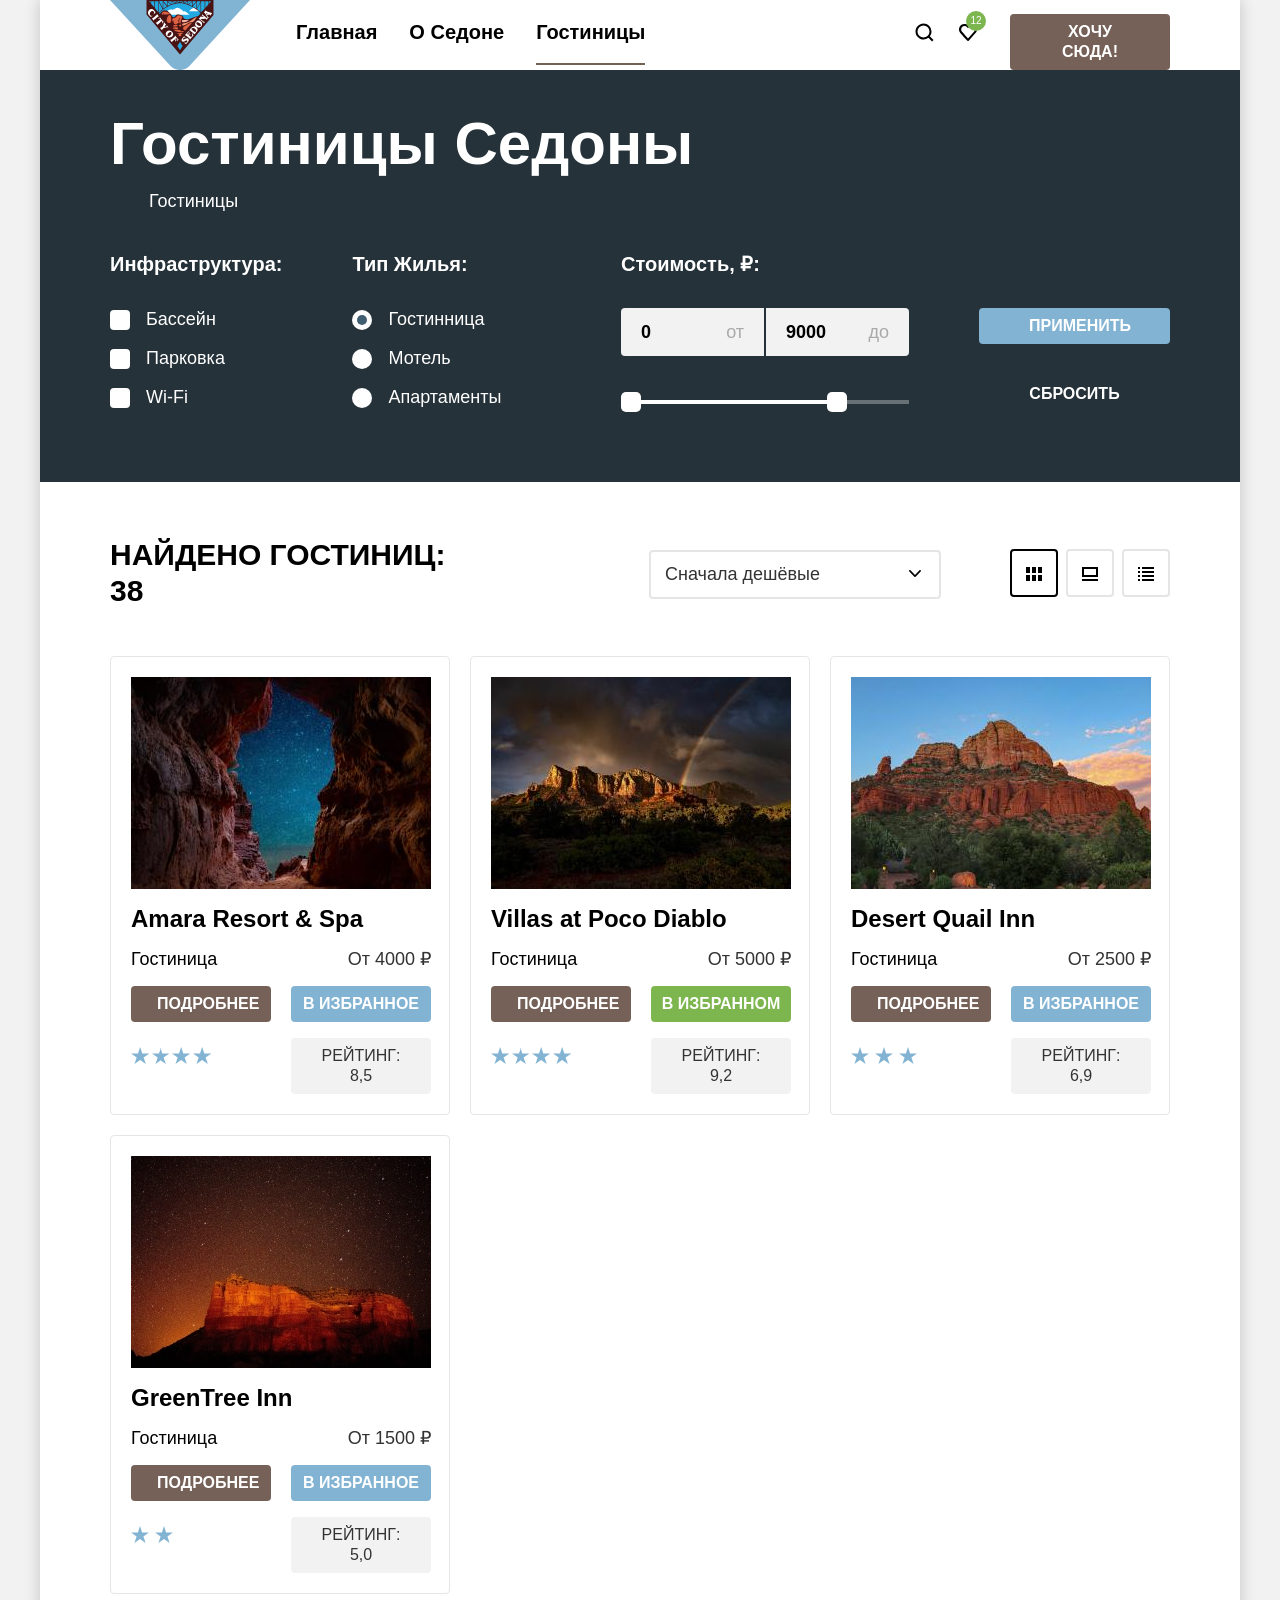
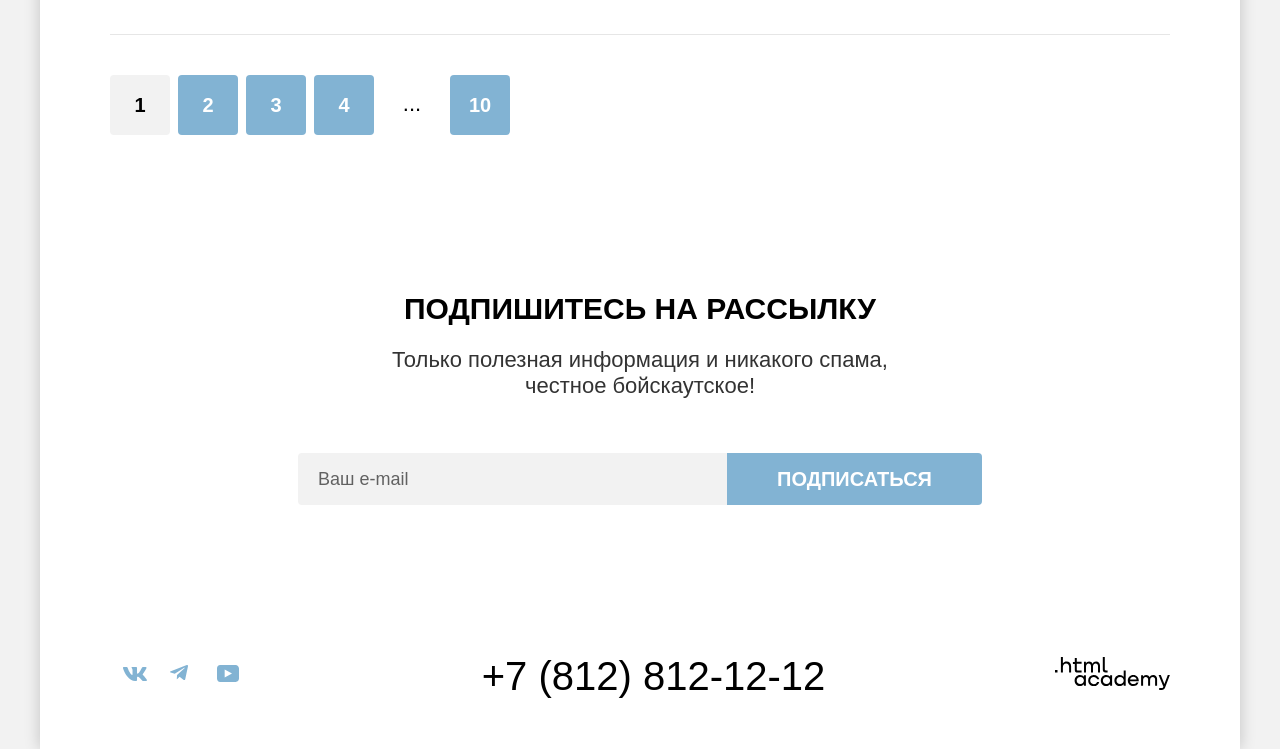
==== commit d4157d21: "Merge pull request #10 from AnnaMo95/master правки каталога" ====
--- a/catalog.html
+++ b/catalog.html
@@ -1,20 +1,27 @@
-<!DOCTYPE html>
+<!doctype html>
 <html lang="ru">
-
   <head>
-    <meta charset="utf-8">
+    <meta charset="utf-8" />
     <title>HTML Academy: Седона</title>
-    <link rel="stylesheet" href="styles/styles.css">
+    <link rel="stylesheet" href="./styles/styles.css" />
+    <link rel="icon" href="favicon.ico" sizes="32x32" />
+    <link rel="icon" href="images/favicon.png" type="image/png" />
   </head>
-<body>
-
+
+  <body>
     <!-- Шапка -->
 
     <div class="page-container">
-      <header class="page-header coll">
+      <header class="page-header coll" data-test="header">
         <nav class="navigation">
           <a class="header-logo" href="index.html">
-            <img class="header-logo-pic" src="images/logo.svg" alt="Логотип Седона" width="138" height="64"></a>
+            <img
+              class="header-logo-pic"
+              src="images/logo.svg"
+              alt="Логотип Седона"
+              width="138"
+              height="64"
+          /></a>
 
           <!-- навигация -->
 
@@ -26,7 +33,11 @@
               <a class="navigation-link" href="#">О Седоне</a>
             </li>
             <li class="navigation-item">
-              <a class="navigation-link navigation-link-after" href="catalog.html">Гостиницы</a>
+              <a
+                class="navigation-link navigation-link-after"
+                href="catalog.html"
+                >Гостиницы</a
+              >
             </li>
           </ul>
           <ul class="navigation-list navigation-user">
@@ -45,311 +56,447 @@
           </ul>
         </nav>
         <a class="navigation-button" href="#">Хочу сюда!</a>
-
       </header>
 
-
-
-    <!-- Гостинницы  -->
-
-
-    <main class="main container main-index">
-      <div class="page-container-catalog">
-        <section class="inner-section">
-          <h1 class="inner-header-title">Гостинницы Седоны</h1>
-
-          <!-- Хлебные крошки -->
-
-          <ol class="breadcrumbs">
-            <li class="breadcrumbs-item">
-              <a class="breadcrumbs-link" href="index.html">
-                <span class="visually-hidden">Главная</span>
-              </a>
-
-            </li>
-            <li class="breadcrumbs-item">
-              <a class="breadcrumbs-link-main">Гостиницы</a>
-            </li>
-          </ol>
-        </section>
-
-        <section class="catalog-product-filter">
-          <h2 class="visually-hidden">Параметры выбора</h2>
-
-          <form class="catalog-filter" action="https://echo.htmlacademy.ru/" method="get">
+      <!-- Гостинницы  -->
+
+      <main class="main container main-index" data-test="main">
+        <div class="page-container-catalog">
+          <section class="inner-section">
+            <h1 class="inner-header-title">Гостиницы Седоны</h1>
+
+            <!-- Хлебные крошки -->
+
+            <ol class="breadcrumbs">
+              <li class="breadcrumbs-item">
+                <a class="breadcrumbs-link" href="index.html">
+                  <span class="visually-hidden">Главная</span>
+                </a>
+              </li>
+              <li class="breadcrumbs-item">
+                <a class="breadcrumbs-link-main">Гостиницы</a>
+              </li>
+            </ol>
+          </section>
+
+          <section class="catalog-product-filter" data-test="filter">
+            <h2 class="visually-hidden">Параметры выбора</h2>
+
+            <form
+              class="catalog-filter"
+              action="https://echo.htmlacademy.ru/"
+              method="get"
+            >
               <fieldset class="catalog-filter-group">
                 <legend class="catalog-filter-title">Инфраструктура:</legend>
                 <ul class="catalog-products-list catalog-filter-list">
                   <li class="catalog-item">
-                    <input class="input-checkbox" type="checkbox" name="pool" id="pool">
-                    <label class="control" for="pool">Бассейн</label>
+                    <label class="control" for="pool">Бассейн  <input
+                      class="input-checkbox"
+                      type="checkbox"
+                      name="pool"
+                      id="pool"></label>
                   </li>
                   <li class="catalog-item">
-                    <input class="input-checkbox" type="checkbox" name="parking" id="parking" checked>
-                    <label class="control" for="parking">Парковка</label>
+                    <label class="control" for="parking">Парковка
+                       <input
+                      class="input-checkbox"
+                      type="checkbox"
+                      name="parking"
+                      id="parking"
+                      checked>
+                    </label>
                   </li>
                   <li class="catalog-item">
-                    <input class="input-checkbox" type="checkbox" name="wi-fi" id="wi-fi" checked>
-                    <label class="control" for="wi-fi">Wi-Fi</label>
+                    <label class="control" for="wi-fi">Wi-Fi
+                       <input
+                      class="input-checkbox"
+                      type="checkbox"
+                      name="wi-fi"
+                      id="wi-fi"
+                      checked>
+                    </label>
                   </li>
                 </ul>
               </fieldset>
 
               <!-- поле выбора жилья -->
-
 
               <fieldset class="catalog-filter-group catalog-filter-right">
                 <legend class="catalog-filter-title">Тип Жилья:</legend>
                 <ul class="catalog-products-list">
                   <li class="catalog-item">
-                    <input class="input-radio" type="radio" name="booking-type" value="hotel" id="hotel" checked>
-                    <label class="control" for="hotel">Гостинница</label>
+                      <label class="control" for="hotel">Гостинница
+                      <input
+                      class="input-radio"
+                      type="radio"
+                      name="booking-type"
+                      value="hotel"
+                      id="hotel"
+                      checked>
+                    </label>
                   </li>
                   <li class="catalog-item">
-                    <input class="input-radio" type="radio" name="booking-type" value="motel" id="motel">
-                    <label class="control" for="motel">Мотель</label>
+                    <label class="control" for="motel">Мотель
+                       <input
+                      class="input-radio"
+                      type="radio"
+                      name="booking-type"
+                      value="motel"
+                      id="motel">
+                    </label>
                   </li>
                   <li class="catalog-item">
-                    <input class="input-radio" type="radio" name="booking-type" value="appartments" id="appartments">
-                    <label class="control" for="appartments">Апартаменты</label>
+                    <label class="control" for="appartments">Апартаменты
+                      <input
+                      class="input-radio"
+                      type="radio"
+                      name="booking-type"
+                      value="appartments"
+                      id="appartments">
+                    </label>
                   </li>
                 </ul>
               </fieldset>
 
-
-
-            <fieldset class="catalog-filter-group">
-              <legend class="catalog-filter-title">Стоимость, ₽:</legend>
-              <div class="inputs-price-container">
-                <input class="field-price" name="min-price" type="number" value="0">
-                <input class="field-price" name="max-price" type="number" value="9000">
+              <fieldset class="catalog-filter-group">
+                <legend class="catalog-filter-title">Стоимость, ₽:</legend>
+                <div class="inputs-price-container">
+                  <div class="range-input">
+                    <label for="min-price" class="range-label">от</label>
+                    <input
+                      class="field-price price-left"
+                      name="min-price"
+                      id="min-price"
+                      type="number"
+                      value="0"
+                    />
+                  </div>
+                  <div class="range-input">
+                    <label for="max-price" class="range-label">до</label>
+                    <input
+                      class="field-price price-right"
+                      name="max-price"
+                      id="max-price"
+                      type="number"
+                      value="9000"
+                    />
+                  </div>
+                </div>
+                <div class="range-scale">
+                  <div class="range-bar">
+                    <button class="range-toggle price-toggle-min" type="button">
+                      <span class="visually-hidden"
+                        >Поменять минимальную цену</span
+                      >
+                    </button>
+                    <button class="range-toggle price-toggle-max" type="button">
+                      <span class="visually-hidden"
+                        >Поменять максимальную цену</span
+                      >
+                    </button>
+                  </div>
+                </div>
+              </fieldset>
+              <div class="catalog-button-container">
+                <button class="button catalog-submit-btn" type="submit">
+                  Применить
+                </button>
+                <button class="button catalog-reset-btn" type="reset">
+                  Сбросить
+                </button>
               </div>
-              <div class="range-scale">
-                <div class="range-bar">
-                  <button class="range-toggle price-toggle-min" type="button">
-                    <span class="visually-hidden">Поменять минимальную цену</span>
-                  </button>
-                  <button class="range-toggle price-toggle-max" type="button">
-                    <span class="visually-hidden">Поменять максимальную цену</span>
-                  </button>
-                </div>
-              </div>
-            </fieldset>
-            <div class="catalog-button-container">
-              <button class="button catalog-submit-btn" type="submit">Применить</button>
-              <button class="button catalog-reset-btn " type="reset">Сбросить</button>
-            </div>
+            </form>
+          </section>
+        </div>
+        <!-- Поле выбора по критериями -->
+
+        <section class="catalog-product coll" data-test="catalog">
+          <div class="sorting-container">
+            <h2 class="catalog-search">Найдено гостиниц:<span> 38</span></h2>
+            <select class="select-control" aria-label="Сортировка">
+              <option value="cheap">Сначала дешёвые</option>
+              <option value="popular">Сначала популярные</option>
+              <option value="expensive">Сначала дорогие</option>
+            </select>
+            <a
+              class="card-grid-toggle card-grid-toggle-active"
+              href="catalog.html?view=tile"
+            >
+              <svg
+                xmlns="http://www.w3.org/2000/svg"
+                width="16"
+                height="14"
+                fill="none"
+                viewBox="0 0 16 14"
+              >
+                <path
+                  fill="#000"
+                  d="M4 0H0v6h4zM16 0h-4v6h4zM10 0H6v6h4zM4 8H0v6h4zM16 8h-4v6h4zM10 8H6v6h4z"
+                />
+              </svg>
+              <span class="visually-hidden">Показать плитку</span>
+            </a>
+
+            <a class="card-grid-toggle" href="catalog.html?view=card">
+              <svg
+                xmlns="http://www.w3.org/2000/svg"
+                width="16"
+                height="14"
+                fill="none"
+                viewBox="0 0 16 14"
+              >
+                <path fill="#000" d="M16 12H0v2h16zM14 2v6H2V2zm2-2H0v10h16z" />
+              </svg>
+              <span class="visually-hidden">Показать плитку</span>
+            </a>
+            <a class="card-grid-toggle" href="catalog.html?view=list">
+              <svg
+                xmlns="http://www.w3.org/2000/svg"
+                width="16"
+                height="14"
+                fill="none"
+                viewBox="0 0 16 14"
+              >
+                <path
+                  fill="#000"
+                  d="M2 0H0v2h2zM16 0H4v2h12zM2 4H0v2h2zM16 4H4v2h12zM2 8H0v2h2zM16 8H4v2h12zM2 12H0v2h2zM16 12H4v2h12z"
+                />
+              </svg>
+              <span class="visually-hidden">Показать список</span>
+            </a>
+          </div>
+        </section>
+
+        <!-- Список Гостинниц -->
+
+        <section class="product-card-list coll">
+          <ul class="product-list">
+            <li class="product-card">
+              <a class="product-card-link" href="#">
+                <h3 class="product-card-title">Amara Resort & Spa</h3>
+              </a>
+              <a class="card-img">
+                <img
+                  class="product-card-image"
+                  src="images/hotels/AmaraResort&Spa.jpeg"
+                  alt="Звездное небо"
+                  width="300"
+                  height="212"
+                />
+              </a>
+              <p class="product-card-name">Гостиница</p>
+              <b class="hotel-price-value-wrapper"> От 4000 ₽</b>
+              <a class="button hotel-details-button" href="#"> Подробнее </a>
+              <button class="button hotel-add-favorites" type="button">
+                В избранное
+              </button>
+              <span class="rating-stars rating-stars-4">
+                <span class="visually-hidden"> 4 звезды </span>
+              </span>
+              <p class="rating">Рейтинг: 8,5</p>
+            </li>
+            <li class="product-card">
+              <a class="product-card-link" href="#">
+                <h3 class="product-card-title">Villas at Poco Diablo</h3>
+              </a>
+              <a class="card-img" href="#">
+                <img
+                  class="product-card-image"
+                  src="images/hotels/VillasatPocoDiablo.jpeg"
+                  alt="радуга над горами"
+                  width="300"
+                  height="212"
+                />
+              </a>
+              <p class="product-card-name">Гостиница</p>
+              <b class="hotel-price-value-wrapper"> От 5000 ₽</b>
+              <a class="button hotel-details-button" href="#"> Подробнее </a>
+              <button
+                class="button hotel-add-favorites hotel-add-favorites-checked"
+                type="button"
+              >
+                В избранном
+              </button>
+              <span class="rating-stars rating-stars-4">
+                <span class="visually-hidden"> 4 звезды </span>
+              </span>
+              <p class="rating">Рейтинг: 9,2</p>
+            </li>
+            <li class="product-card">
+              <a class="product-card-link" href="#">
+                <h3 class="product-card-title">Desert Quail Inn</h3>
+              </a>
+              <a class="card-img" href="#">
+                <img
+                  class="product-card-image"
+                  src="images/hotels/DesertQuailInn.jpeg"
+                  alt="Пустыня"
+                  width="300"
+                  height="212"
+                />
+              </a>
+              <p class="product-card-name">Гостиница</p>
+              <b class="hotel-price-value-wrapper">От 2500 ₽</b>
+              <a class="button hotel-details-button" href="#"> Подробнее </a>
+              <button class="button hotel-add-favorites" type="button">
+                В избранное
+              </button>
+              <span class="rating-stars rating-stars-3">
+                <span class="visually-hidden"> 3 звезды </span>
+              </span>
+              <p class="rating">Рейтинг: 6,9</p>
+            </li>
+            <li class="product-card">
+              <a class="product-card-link" href="#">
+                <h3 class="product-card-title">GreenTree Inn</h3>
+              </a>
+              <a class="card-img" href="#">
+                <img
+                  class="product-card-image"
+                  src="images/hotels/GreenTreeInn.jpeg"
+                  alt="Гора"
+                  width="300"
+                  height="212"
+                />
+              </a>
+              <p class="product-card-name">Гостиница</p>
+              <b class="hotel-price-value-wrapper">От 1500 ₽</b>
+              <a class="button hotel-details-button" href="#"> Подробнее </a>
+              <button class="button hotel-add-favorites" type="button">
+                В избранное
+              </button>
+              <span class="rating-stars rating-stars-2">
+                <span class="visually-hidden">2 звезды</span>
+              </span>
+              <p class="rating">Рейтинг: 5,0</p>
+            </li>
+          </ul>
+          <ul class="pagination">
+            <li class="pagination-item">
+              <a class="pagination-link pagination-link-current" href="#">1</a>
+            </li>
+            <li class="pagination-item">
+              <a class="pagination-link" href="#">2</a>
+            </li>
+            <li class="pagination-item">
+              <a class="pagination-link" href="#">3</a>
+            </li>
+            <li class="pagination-item">
+              <a class="pagination-link" href="#">4</a>
+            </li>
+            <li class="pagination-item pagination-dot">
+              <span>...</span>
+            </li>
+            <li class="pagination-item">
+              <a class="pagination-link" href="#">10</a>
+            </li>
+          </ul>
+        </section>
+
+        <!-- Подписка на рассылку -->
+
+        <section class="section-mail coll" data-test="mail">
+          <h2 class="mail-title">Подпишитесь на рассылку</h2>
+          <p class="mail-text">
+            Только полезная информация и никакого спама,<br>честное бойскаутское!
+          </p>
+          <form
+            class="subscribe-mail"
+            action="https://echo.htmlacademy.ru/"
+            method="post"
+          >
+            <label class="visually-hidden" for="newsletter-email"
+              >Введите ваш e-mail</label
+            >
+            <input
+              class="field-email"
+              placeholder="Ваш e-mail"
+              type="email"
+              name="newsletter-email"
+              id="newsletter-email"
+              required
+            />
+            <button class="button newsletter-button" type="submit">
+              Подписаться
+            </button>
           </form>
         </section>
-      </div>
-      <!-- Поле выбора по критериями -->
-
-
-      <section class="catalog-product coll">
-        <div class="sorting-container">
-        <h2 class="catalog-search">Найдено гостиниц:<span> 38</span></h2>
-        <select class="select-control" aria-label="Сортировка">
-          <option value="cheap">Сначала дешёвые</option>
-          <option value="popular">Сначала популярные</option>
-          <option value="expensive">Сначала дорогие</option>
-        </select>
-        <a class="card-grid-toggle card-grid-toggle-active" href="catalog.html?view=tile">
-<svg xmlns="http://www.w3.org/2000/svg" width="16" height="14" fill="none" viewBox="0 0 16 14"><path fill="#000" d="M4 0H0v6h4zM16 0h-4v6h4zM10 0H6v6h4zM4 8H0v6h4zM16 8h-4v6h4zM10 8H6v6h4z"/></svg>
-          <span class="visually-hidden">Показать плитку</span>
-        </a>
-
-        <a class="card-grid-toggle" href="catalog.html?view=card">
-          <svg xmlns="http://www.w3.org/2000/svg" width="16" height="14" fill="none" viewBox="0 0 16 14"><path fill="#000" d="M16 12H0v2h16zM14 2v6H2V2zm2-2H0v10h16z"/></svg>
-           <span class="visually-hidden">Показать плитку</span>
-        </a>
-        <a class="card-grid-toggle" href="catalog.html?view=list">
-         <svg xmlns="http://www.w3.org/2000/svg" width="16" height="14" fill="none" viewBox="0 0 16 14"><path fill="#000" d="M2 0H0v2h2zM16 0H4v2h12zM2 4H0v2h2zM16 4H4v2h12zM2 8H0v2h2zM16 8H4v2h12zM2 12H0v2h2zM16 12H4v2h12z"/></svg>
-          <span class="visually-hidden">Показать список</span>
-        </a>
-</div>
-      </section>
-
-
-      <!-- Список Гостинниц -->
-
-
-      <section class="product-card-list coll">
-        <ul class="product-list">
-          <li class="product-card">
-            <a class="product-card-link" href="#">
-              <h3 class="product-card-title">Amara Resort & Spa</h3>
-            </a>
-            <a class="card-img">
-              <img class="product-card-image" src="images/hotels/AmaraResort&Spa.jpeg" alt="Звездное небо" width="300"
-                height="212">
-            </a>
-            <p class="product-card-name">Гостиница</p>
-            <b class="hotel-price-value-wrapper">
-              От 4000 ₽</b>
-             <a class="button hotel-details-button" href="#">
-              Подробнее
-          </a>
-            <button class="button hotel-add-favorites" type="button">
-              В избранное
-            </button>
-           <span class="rating-stars rating-stars-4">
-              <span class="visually-hidden">
-                4 звезды
-              </span>
-            </span>
-             <p class="rating">
-              Рейтинг: 8,5
-            </p>
-          </li>
-          <li class="product-card">
-            <a class="product-card-link" href="#">
-              <h3 class="product-card-title">Villas at Poco Diablo</h3>
-            </a>
-            <a class="card-img" href="#">
-              <img class="product-card-image" src="images/hotels/VillasatPocoDiablo.jpeg" alt="радуга над горами"
-                width="300" height="212">
-            </a>
-            <p class="product-card-name">Гостиница</p>
-            <b class="hotel-price-value-wrapper">
-              От 5000 ₽</b>
-             <a class="button hotel-details-button" href="#">
-              Подробнее
-          </a>
-            <button class="button hotel-add-favorites hotel-add-favorites-checked" type="button">
-              В избранном
-            </button>
-            <span class="rating-stars rating-stars-4">
-              <span class="visually-hidden">
-                4 звезды
-              </span>
-            </span>
-            <p class="rating">
-              Рейтинг: 9,2
-            </p>
-          </li>
-          <li class="product-card">
-            <a class="product-card-link" href="#">
-              <h3 class="product-card-title">Desert Quail Inn</h3>
-            </a>
-            <a class="card-img" href="#">
-              <img class="product-card-image" src="images/hotels/DesertQuailInn.jpeg" alt="Пустыня" width="300"
-                height="212">
-            </a>
-            <p class="product-card-name">Гостиница</p>
-            <b class="hotel-price-value-wrapper">От 2500 ₽</b>
-            <a class="button hotel-details-button" href="#">
-              Подробнее
-          </a>
-            <button class="button hotel-add-favorites" type="button">
-              В избранное
-            </button>
-            <span class="rating-stars rating-stars-3">
-              <span class="visually-hidden">
-                3 звезды
-              </span>
-            </span>
-              <p class="rating">
-              Рейтинг: 6,9
-            </p>
-          </li>
-          <li class="product-card">
-            <a class="product-card-link" href="#">
-              <h3 class="product-card-title">GreenTree Inn</h3>
-            </a>
-            <a class="card-img" href="#">
-              <img class="product-card-image" src="images/hotels/GreenTreeInn.jpeg" alt="Гора" width="300" height="212">
-            </a>
-            <p class="product-card-name">Гостиница</p>
-            <b class="hotel-price-value-wrapper">От 1500 ₽</b>
-          <a class="button hotel-details-button" href="#">
-              Подробнее
-          </a>
-            <button class="button hotel-add-favorites" type="button">
-              В избранное
-            </button>
-            <span class="rating-stars rating-stars-2">
-              <span class="visually-hidden">2 звезды</span>
-            </span>
-             <p class="rating">Рейтинг: 5,0
-            </p>
-          </li>
-        </ul>
-        <ul class="pagination">
-          <li class="pagination-item">
-            <a class="pagination-link pagination-link-current" href="#">1</a>
-          </li>
-          <li class="pagination-item">
-            <a class="pagination-link" href="#">2</a>
-          </li>
-          <li class="pagination-item">
-            <a class="pagination-link" href="#">3</a>
-          </li>
-          <li class="pagination-item">
-            <a class="pagination-link" href="#">4</a>
-          </li>
-          <li class="pagination-item pagination-dot">
-            <span>...</span>
-          </li>
-          <li class="pagination-item">
-            <a class="pagination-link" href="#">10</a>
-          </li>
-        </ul>
-      </section>
-
-      <!-- Подписка на рассылку -->
-
-      <section class="section-mail coll">
-        <h2 class="mail-title">Подпишитесь на рассылку?</h2>
-        <p class="mail-text">Только полезная информация и никакого спама, честное бойскаутское!</p>
-        <form class="subscribe-mail" action="https://echo.htmlacademy.ru/" method="post">
-          <label class="visually-hidden" for="newsletter-email">Введите ваш e-mail</label>
-          <input class="field-email" placeholder="Ваш e-mail" type="email" name="newsletter-email" id="newsletter-email"
-            required>
-          <button class="button newsletter-button" type="submit">Подписаться</button>
-        </form>
-      </section>
-    </main>
-
-    <!-- ПОДВАЛ-->
-
-
-      <footer class="page-footer coll">
+      </main>
+
+       <!-- ПОДВАЛ-->
+<footer class="page-footer coll" data-test="footer">
         <ul class="footer-social-list">
           <li class="footer-social-item">
-            <a class="social-footer social-footer-vk" href="https://vk.com/htmlacademy">
-              <svg xmlns="http://www.w3.org/2000/svg" aria-hidden="true" focusable="false" width="24" height="14" viewBox="0 0 24 14">
-                <path fill-rule="evenodd"
+            <a
+              class="social-footer social-footer-vk"
+              href="https://vk.com/htmlacademy"
+            >
+              <svg
+                xmlns="http://www.w3.org/2000/svg"
+                aria-hidden="true"
+                focusable="false"
+                width="24"
+                height="14"
+                viewBox="0 0 24 14"
+              >
+                <path
+                  fill-rule="evenodd"
                   d="M23.45.95c.17-.55 0-.95-.8-.95h-2.62c-.67 0-.98.35-1.14.73 0 0-1.34 3.2-3.23 5.27-.61.6-.89.8-1.22.8-.17 0-.42-.2-.42-.74V.95c0-.66-.18-.95-.74-.95H9.15c-.42 0-.67.3-.67.6 0 .61.95.76 1.05 2.5v3.8c0 .84-.16.99-.5.99-.88 0-3.05-3.21-4.33-6.89-.25-.71-.5-1-1.17-1H.9C.15 0 0 .35 0 .73c0 .68.89 4.07 4.14 8.55C6.32 12.34 9.38 14 12.16 14c1.67 0 1.88-.37 1.88-1v-2.32c0-.73.16-.88.69-.88.38 0 1.05.2 2.61 1.67C19.11 13.22 19.4 14 20.41 14h2.62c.75 0 1.13-.37.91-1.1-.24-.72-1.09-1.77-2.21-3.02-.62-.7-1.53-1.47-1.81-1.86-.4-.49-.28-.7 0-1.14 0 0 3.2-4.43 3.53-5.93"
-                  clip-rule="evenodd" />
+                  clip-rule="evenodd"
+                />
               </svg>
               <span class="visually-hidden">Мы вконтакте</span>
             </a>
           </li>
           <li class="footer-social-item">
-            <a class="social-footer social-footer-tg" href=" https://t.me/htmlacademy">
-              <svg xmlns="http://www.w3.org/2000/svg" aria-hidden="true" focusable="false" width="18" height="16" viewBox="0 0 18 16">
+            <a
+              class="social-footer social-footer-tg"
+              href=" https://t.me/htmlacademy"
+            >
+              <svg
+                xmlns="http://www.w3.org/2000/svg"
+                aria-hidden="true"
+                focusable="false"
+                width="18"
+                height="16"
+                viewBox="0 0 18 16"
+              >
                 <path
-                  d="M16.79.1.84 6.25c-1.09.43-1.08 1.04-.2 1.31l4.1 1.28 9.47-5.98c.44-.27.85-.12.52.18L7.05 9.96l-.28 4.22c.41 0 .6-.19.83-.41l1.99-1.93 4.13 3.05c.77.42 1.31.2 1.5-.7l2.72-12.8c.28-1.12-.43-1.62-1.16-1.3" />
+                  d="M16.79.1.84 6.25c-1.09.43-1.08 1.04-.2 1.31l4.1 1.28 9.47-5.98c.44-.27.85-.12.52.18L7.05 9.96l-.28 4.22c.41 0 .6-.19.83-.41l1.99-1.93 4.13 3.05c.77.42 1.31.2 1.5-.7l2.72-12.8c.28-1.12-.43-1.62-1.16-1.3"
+                />
               </svg>
               <span class="visually-hidden">Мы в телеграм</span>
             </a>
           </li>
           <li class="footer-social_item">
-            <a class="social-footer social-footer-yt" href=" https://www.youtube.com/channel/UChUxTMjJGo-JDRY8pNTGL2g">
-              <svg xmlns="http://www.w3.org/2000/svg" aria-hidden="true" focusable="false" width="22" height="17" viewBox="0 0 22 17">
-                <path
-                  d="M18.6 0H3.18C1.31 0 0 1.6 0 3.4v10.1C0 15.4 1.31 17 3.17 17h15.66c1.64 0 3.17-1.6 3.17-3.4V3.4C21.78 1.6 20.47 0 18.6 0M7.67 12.54V4.46L15 8.5z" />
+            <a
+              class="social-footer social-footer-yt"
+              href=" https://www.youtube.com/channel/UChUxTMjJGo-JDRY8pNTGL2g"
+            >
+              <svg
+                xmlns="http://www.w3.org/2000/svg"
+                aria-hidden="true"
+                focusable="false"
+                width="22"
+                height="17"
+                viewBox="0 0 22 17">
+                <path d="M18.6 0H3.18C1.31 0 0 1.6 0 3.4v10.1C0 15.4 1.31 17 3.17 17h15.66c1.64 0 3.17-1.6 3.17-3.4V3.4C21.78 1.6 20.47 0 18.6 0M7.67 12.54V4.46L15 8.5z"
+                />
               </svg>
               <span class="visually-hidden">Мы на Ютуб</span>
             </a>
           </li>
         </ul>
+        <div class="phone-wrapper">
         <a class="phone-number" href="tel:+78128121212">+7 (812) 812-12-12</a>
+        </div>
         <a class="page-footer-link" href="https://htmlacademy.ru/intensive/htmlcss">
-        <svg xmlns="http://www.w3.org/2000/svg" role="img" aria-label="Логотип html-academy" width="115" height="33" viewBox="0 0 115 33"><path d="M0 12.9v2.6h2.5v-2.6zM11.6 4.5c-1.6 0-2.8.7-3.6 1.7h-.1V0h-2v15.5h2v-5.3c0-2.1 1.3-3.6 3.3-3.6 1.8 0 2.9 1.4 2.9 3.2v5.7h2V9.4c.1-3-1.8-4.9-4.5-4.9M26.6 4.8h-4.8V1.1h-2v3.8h-1.9v2h1.9v6c0 1.7 1 2.7 2.7 2.7h4.1v-2h-3.7c-.7 0-1.1-.4-1.1-1.1V6.8h4.8zM41.1 4.6c-1.6 0-2.9.8-3.5 2.1h-.1c-.6-1.2-1.8-2.1-3.4-2.1-1.4 0-2.5.8-3.1 1.8h-.1V4.8H29v10.6h2V10c0-2 1-3.5 2.6-3.5 1.5 0 2.4 1 2.4 2.6v6.3h2V9.8c0-2.4 1.4-3.3 2.6-3.3 1.5 0 2.4 1 2.4 2.6v6.3h2V8.9c.1-2.5-1.4-4.3-3.9-4.3M47.8 12.7c0 1.7 1 2.7 2.8 2.7h2v-2h-1.7c-.7 0-1.1-.4-1.1-1.1V0h-2zM28.9 19.7c-.9-1.1-2.2-1.8-3.9-1.8-3.1 0-5.4 2.3-5.4 5.6s2.3 5.6 5.4 5.6c1.8 0 3-.8 3.8-1.9h.1v1.6h2V18.2h-2zm-3.6 7.4c-2.2 0-3.6-1.6-3.6-3.6s1.4-3.6 3.6-3.6 3.6 1.6 3.6 3.6c0 1.9-1.4 3.6-3.6 3.6M44.2 22c-.5-2.4-2.6-4.1-5.4-4.1a5.4 5.4 0 0 0-5.6 5.6c0 3.1 2.2 5.6 5.6 5.6 2.8 0 4.9-1.8 5.4-4.2h-2.1a3.4 3.4 0 0 1-3.3 2.3c-2.2 0-3.6-1.6-3.6-3.6s1.4-3.6 3.6-3.6c1.6 0 2.8 1 3.3 2.2h2.1zM55.1 19.7c-.9-1.1-2.2-1.8-3.9-1.8-3.1 0-5.4 2.3-5.4 5.6s2.3 5.6 5.4 5.6c1.8 0 3-.8 3.8-1.9h.1v1.6h2V18.2h-2zm-3.6 7.4c-2.2 0-3.6-1.6-3.6-3.6s1.4-3.6 3.6-3.6 3.6 1.6 3.6 3.6c0 1.9-1.5 3.6-3.6 3.6M68.7 19.8c-.9-1.1-2.2-1.9-3.9-1.9-3.1 0-5.4 2.3-5.4 5.6s2.2 5.6 5.4 5.6c1.7 0 3-.8 3.8-1.8h.1v1.5h2V13.4h-2zm-3.6 7.3c-2.2 0-3.6-1.6-3.6-3.6s1.4-3.6 3.6-3.6 3.6 1.6 3.6 3.6c-.1 2-1.5 3.6-3.6 3.6M78.3 17.9c-3.3 0-5.5 2.5-5.5 5.6 0 3 2.1 5.6 5.5 5.6 2.5 0 4.5-1.3 5.2-3.6h-2.1c-.5 1-1.6 1.6-3 1.6-1.9 0-3.3-1.3-3.4-2.9h8.8c.2-3.6-2-6.3-5.5-6.3m0 1.9c1.7 0 3 1 3.3 2.6h-6.5c.3-1.5 1.5-2.6 3.2-2.6M98.2 17.9c-1.6 0-2.9.8-3.6 2h-.1c-.6-1.2-1.8-2-3.4-2-1.4 0-2.5.7-3.1 1.8v-1.5h-1.9v10.6h2v-5.4c0-2 1-3.4 2.6-3.5 1.5 0 2.4 1 2.4 2.6v6.3h2v-5.6c0-2.4 1.4-3.3 2.6-3.3 1.5 0 2.4 1 2.4 2.6v6.3h2v-6.5c.1-2.6-1.4-4.4-3.9-4.4M109.4 27l-3.6-8.9h-2.2l4.8 11.6c-.3.9-.7 1.2-1.7 1.2h-2.5v2h2.5c1.8 0 2.8-.8 3.5-2.6l4.7-12.2h-2.1z"/></svg>
+          <svg xmlns="http://www.w3.org/2000/svg" role="img" aria-label="Логотип html-academy" width="115" height="33" viewBox="0 0 115 33">
+            <path d="M0 12.9v2.6h2.5v-2.6zM11.6 4.5c-1.6 0-2.8.7-3.6 1.7h-.1V0h-2v15.5h2v-5.3c0-2.1 1.3-3.6 3.3-3.6 1.8 0 2.9 1.4 2.9 3.2v5.7h2V9.4c.1-3-1.8-4.9-4.5-4.9M26.6 4.8h-4.8V1.1h-2v3.8h-1.9v2h1.9v6c0 1.7 1 2.7 2.7 2.7h4.1v-2h-3.7c-.7 0-1.1-.4-1.1-1.1V6.8h4.8zM41.1 4.6c-1.6 0-2.9.8-3.5 2.1h-.1c-.6-1.2-1.8-2.1-3.4-2.1-1.4 0-2.5.8-3.1 1.8h-.1V4.8H29v10.6h2V10c0-2 1-3.5 2.6-3.5 1.5 0 2.4 1 2.4 2.6v6.3h2V9.8c0-2.4 1.4-3.3 2.6-3.3 1.5 0 2.4 1 2.4 2.6v6.3h2V8.9c.1-2.5-1.4-4.3-3.9-4.3M47.8 12.7c0 1.7 1 2.7 2.8 2.7h2v-2h-1.7c-.7 0-1.1-.4-1.1-1.1V0h-2zM28.9 19.7c-.9-1.1-2.2-1.8-3.9-1.8-3.1 0-5.4 2.3-5.4 5.6s2.3 5.6 5.4 5.6c1.8 0 3-.8 3.8-1.9h.1v1.6h2V18.2h-2zm-3.6 7.4c-2.2 0-3.6-1.6-3.6-3.6s1.4-3.6 3.6-3.6 3.6 1.6 3.6 3.6c0 1.9-1.4 3.6-3.6 3.6M44.2 22c-.5-2.4-2.6-4.1-5.4-4.1a5.4 5.4 0 0 0-5.6 5.6c0 3.1 2.2 5.6 5.6 5.6 2.8 0 4.9-1.8 5.4-4.2h-2.1a3.4 3.4 0 0 1-3.3 2.3c-2.2 0-3.6-1.6-3.6-3.6s1.4-3.6 3.6-3.6c1.6 0 2.8 1 3.3 2.2h2.1zM55.1 19.7c-.9-1.1-2.2-1.8-3.9-1.8-3.1 0-5.4 2.3-5.4 5.6s2.3 5.6 5.4 5.6c1.8 0 3-.8 3.8-1.9h.1v1.6h2V18.2h-2zm-3.6 7.4c-2.2 0-3.6-1.6-3.6-3.6s1.4-3.6 3.6-3.6 3.6 1.6 3.6 3.6c0 1.9-1.5 3.6-3.6 3.6M68.7 19.8c-.9-1.1-2.2-1.9-3.9-1.9-3.1 0-5.4 2.3-5.4 5.6s2.2 5.6 5.4 5.6c1.7 0 3-.8 3.8-1.8h.1v1.5h2V13.4h-2zm-3.6 7.3c-2.2 0-3.6-1.6-3.6-3.6s1.4-3.6 3.6-3.6 3.6 1.6 3.6 3.6c-.1 2-1.5 3.6-3.6 3.6M78.3 17.9c-3.3 0-5.5 2.5-5.5 5.6 0 3 2.1 5.6 5.5 5.6 2.5 0 4.5-1.3 5.2-3.6h-2.1c-.5 1-1.6 1.6-3 1.6-1.9 0-3.3-1.3-3.4-2.9h8.8c.2-3.6-2-6.3-5.5-6.3m0 1.9c1.7 0 3 1 3.3 2.6h-6.5c.3-1.5 1.5-2.6 3.2-2.6M98.2 17.9c-1.6 0-2.9.8-3.6 2h-.1c-.6-1.2-1.8-2-3.4-2-1.4 0-2.5.7-3.1 1.8v-1.5h-1.9v10.6h2v-5.4c0-2 1-3.4 2.6-3.5 1.5 0 2.4 1 2.4 2.6v6.3h2v-5.6c0-2.4 1.4-3.3 2.6-3.3 1.5 0 2.4 1 2.4 2.6v6.3h2v-6.5c.1-2.6-1.4-4.4-3.9-4.4M109.4 27l-3.6-8.9h-2.2l4.8 11.6c-.3.9-.7 1.2-1.7 1.2h-2.5v2h2.5c1.8 0 2.8-.8 3.5-2.6l4.7-12.2h-2.1z"/>
+          </svg>
         </a>
       </footer>
     </div>
   </body>
-
 </html>
--- a/styles/styles.css
+++ b/styles/styles.css
@@ -1,9 +1,8 @@
 @font-face {
-
   font-family: "PT Sans";
   font-style: normal;
   font-weight: 400;
-  src: url("../fonts/ptsans-400.woff2")format("woff2");
+  src: url("../fonts/ptsans-400.woff2") format("woff2");
   font-display: swap;
 }
 
@@ -16,18 +15,18 @@
 }
 
 html {
-  height: 100%
+  height: 100%;
 }
 
 body {
   margin: 0;
   min-height: 100%;
+  min-width: 100%;
   font-family: "PT Sans", sans-serif;
   font-size: 18px;
   line-height: 21px;
   color: #000000;
-  background-color: #ffffff;
-
+  background-color: #f2f2f2;
 }
 
 *,
@@ -53,9 +52,8 @@
 }
 
 .button {
-
-  display: block;
-  font-family: "PT Sans";
+  display: block;
+  font-family: "PT Sans", sans-serif;
   font-weight: 700;
   color: #ffffff;
   text-decoration: none;
@@ -71,6 +69,8 @@
   width: 1200px;
   min-height: 100%;
   margin: 0 auto;
+  background-color: #ffffff;
+  box-shadow: 0 0 15px 0 rgba(0, 0, 0, 0.2);
 }
 
 .main-container .main-index {
@@ -79,21 +79,17 @@
   display: flex;
   margin: 0 auto;
   width: 1200px;
-
-}
-
+}
 
 /*Хэдер*/
 
 .page-header {
   color: #000000;
-  background: #FFFFFF;
+  background: #ffffff;
   display: flex;
   width: 100%;
-  align-items: center;
-
-}
-
+  align-items: flex-start;
+}
 
 .page-header a {
   text-decoration: none;
@@ -104,7 +100,6 @@
   margin-right: 30px;
   height: 64px;
 }
-
 
 .header-logo-pic {
   position: relative;
@@ -119,7 +114,6 @@
   width: 458px;
   height: 352px;
   margin: 0 auto;
-
 }
 
 /*навигация*/
@@ -129,7 +123,6 @@
   margin: 0;
   padding: 0;
   width: 880px;
-
 }
 
 .navigation-list {
@@ -152,9 +145,7 @@
 .navigation-user {
   max-width: 180px;
   margin-left: auto;
-
-}
-
+}
 
 .navigation-link {
   position: relative;
@@ -167,7 +158,6 @@
   text-decoration: none;
   padding: 20px 16px;
 }
-
 
 .navigation-link-after::after {
   position: absolute;
@@ -197,7 +187,6 @@
 }
 
 .navigation-item-search {
-
   background-image: url("../images/search.svg");
   background-repeat: no-repeat;
   background-position: center;
@@ -209,7 +198,6 @@
   background-repeat: no-repeat;
   background-position: center;
 }
-
 
 .navigation-number {
   display: flex;
@@ -222,17 +210,16 @@
   border-radius: 10px;
   font-size: 10px;
   line-height: 10px;
-  width: 20px;
-  height: 20px;
-  color: #ffffff;
-}
-
+  min-width: 20px;
+  min-height: 20px;
+  color: #ffffff;
+}
 
 /*Хочу Сюда*/
 
 .navigation-button {
   display: block;
-  font-family: "PT Sans";
+  font-family: "PT Sans", sans-serif;
   background-color: #756157;
   color: #ffffff;
   text-decoration: none;
@@ -242,30 +229,24 @@
   font-weight: 700;
   text-transform: uppercase;
   width: 160px;
-  height: 36px;
   padding: 8px 34px;
-  margin: 0 auto;
   border-radius: 4px;
   margin-left: auto;
-
+  margin-top: 14px;
 }
 
 .navigation-button:hover {
   background-color: #615048;
-
 }
 
 .navigation-button:focus {
   background-color: #615048;
-
-}
-
+}
 
 .navigation-button:active {
-  background-color: rgba(255, 255, 255, 0.3);
-
-}
-
+  background-color: #756157;
+  color: rgb(255, 255, 255, 0.3);
+}
 
 /*Фото седона*/
 
@@ -273,17 +254,20 @@
   display: block;
   color: #ffffff;
   background-color: #253239;
-  background-image: url("../images/mainpic.jpeg");
-  background-size: cover;
+  background-image: url("../images/indexmain.svg"), url("../images/mainpic.jpeg");
+  background-size: 100% auto, cover;
   background-repeat: no-repeat;
-  text-align: center;
-  padding: 51px 0 82px;
+  background-position: bottom, center;
+  text-align: center;
+  padding: 52px 0 82px;
   margin: 0 auto;
 }
 
-
 /*Список преимуществ*/
 
+.advantages {
+  padding-top: 36px;
+}
 
 .advantages-title {
   font-size: 30px;
@@ -291,27 +275,25 @@
   font-weight: 700;
   text-transform: uppercase;
   text-align: center;
-}
-
+  margin-bottom: 28px;
+  padding: 0 286px;
+}
 
 .advantages-item {
-  background-color: #82B3D3;
-  display: flex;
-
-
+  background-color: #82b3d3;
+  display: flex;
 }
 
 .advantages-wrapper {
   width: 400px;
   min-height: 385px;
   margin: 0 auto;
-  padding: 102px 85px
+  padding: 102px 80px;
 }
 
 .advantages-picture {
   width: 800px;
   height: 385px;
-
 }
 
 .advantages-list {
@@ -319,12 +301,18 @@
   padding: 0;
   display: flex;
   flex-wrap: wrap;
-  justify-content: space-between;
   list-style-type: none;
 }
 
+.advantages-item-sedona:nth-child(odd) {
+  background-color: rgb(131, 179, 211, 0.2);
+}
+
+.advantages-item-sedona:nth-child(even) {
+  background-color: rgb(131, 179, 211, 0.12);
+}
+
 .advantages-item-sedona {
-  background-color: #83B3D333;
   color: #000000;
   font-size: 24px;
   font-weight: 700;
@@ -332,8 +320,10 @@
   text-align: center;
   text-transform: uppercase;
   width: 400px;
-  height: 385px;
-
+  display: flex;
+  flex-direction: column;
+  justify-content: center;
+  padding: 112px 75px;
 }
 
 .advantages-sedona {
@@ -347,8 +337,6 @@
   margin-top: 0;
 }
 
-
-
 .advantages-title-sedona {
   position: relative;
   color: #ffffff;
@@ -360,9 +348,6 @@
   margin-bottom: 30px;
   margin-top: 0;
 }
-
-
-
 
 .advantages-title-sedona::after {
   content: "";
@@ -390,7 +375,6 @@
   line-height: 26px;
   text-align: center;
   margin-bottom: 90px;
-
 }
 
 .advantages-description {
@@ -400,7 +384,7 @@
   line-height: 21px;
   text-align: center;
   text-transform: none;
-  margin: 0 auto;
+  margin: 0;
 }
 
 .advantages-description-title {
@@ -410,7 +394,6 @@
   text-align: center;
   margin: 0 auto;
 }
-
 
 /*приезжайте отдохнуть*/
 
@@ -421,9 +404,9 @@
   font-weight: 700;
   text-align: center;
   text-transform: uppercase;
-  padding: 0;
+  padding: 0 348px 0 348px;
   margin-top: 64px;
-  margin-bottom: 20px;
+  margin-bottom: 22px;
 }
 
 .description-call {
@@ -431,38 +414,38 @@
   font-size: 22px;
   font-weight: 26px;
   text-align: center;
+  padding: 0 348px 0 348px;
+  margin-top: 0;
+  margin-bottom: 68px;
+}
+
+/*список рекомендаций*/
+
+.recommend-list {
+  list-style: none;
+  margin: 0;
   padding: 0;
-  margin-top: 0;
-  margin-bottom: 64px;
-}
-
-/*список рекомендаций*/
-
-
-.recommend-list {
-  display: flex;
-  margin: 0;
-  padding: 0;
-  list-style: none;
+  display: flex;
+  align-items: center;
+  flex-wrap: wrap;
+}
+
+.recommend-item:nth-child(odd) {
+  background-color: #83b3d31f;
 }
 
 .recommend-item {
-  background-color: #83B3D31F;
-  height: 385px;
-  margin: 0;
-  padding: 81px 85px;
-
+  margin: 0;
+  padding: 85px 85px;
+  max-width: 400px;
 }
 
 .recommend-home {
-
   position: relative;
   background-image: url("../images/home.svg");
   background-repeat: no-repeat;
   background-size: 75px 72px;
   background-position: center 81px;
-
-
 }
 
 .recommend-food {
@@ -473,7 +456,6 @@
 }
 
 .recommend-gift {
-
   background-image: url("../images/present.svg");
   background-repeat: no-repeat;
   background-position: center 81px;
@@ -494,14 +476,17 @@
 }
 
 .recommend-item-list {
-
   font-size: 24px;
   font-weight: 28px;
   text-align: center;
   text-transform: uppercase;
   margin: 0;
   margin-top: 102px;
-  margin-bottom: 30px;
+  margin-bottom: 33px;
+  display: flex;
+  flex-direction: column;
+  justify-content: center;
+  width: 230px;
 }
 
 /*Заинтересовались?*/
@@ -512,7 +497,6 @@
   padding-bottom: 96px;
 }
 
-
 .interested-title {
   font-weight: 700;
   font-size: 30px;
@@ -529,12 +513,12 @@
   line-height: 26px;
   text-align: center;
   margin-top: 0;
-  margin-bottom: 54px;
+  margin-bottom: 50px;
 }
 
 .button-search {
   display: block;
-  font-family: "PT Sans";
+  font-family: "PT Sans", sans-serif;
   background-color: #756157;
   color: #ffffff;
   font-weight: 700;
@@ -545,25 +529,23 @@
   margin: 0 auto;
   padding: 8px 50px;
   border: none;
+  width: 376px;
+  min-height: 52px;
 }
 
 .button-search:hover {
   background-color: #615048;
-
 }
 
 .button-search:focus {
   background-color: #615048;
-
 }
 
 .button-search:active {
   background-color: rgba(255, 255, 255, 0.3);
-
 }
 
 /* Подписка на рассылку */
-
 
 .section-mail {
   display: block;
@@ -571,19 +553,17 @@
   padding-top: 96px;
   padding-bottom: 104px;
   text-align: center;
-
-}
-
-
+}
 
 .section-mail-index {
-  background-image: url("../images/backgroundmain.jpg");
+  background-image: url("../images/background-main.jpg");
+  color: #ffffff;
   background-color: #404b50;
-  color: #ffffff;
   background-size: cover;
   background-repeat: no-repeat;
-}
-
+  padding-right: 258px;
+  padding-left: 258px;
+}
 
 .mail-title {
   font-weight: 700;
@@ -602,6 +582,8 @@
   text-align: center;
   margin-top: 0;
   margin-bottom: 54px;
+  padding-right: 104px;
+  padding-left: 104px;
 }
 
 .mail-text-index {
@@ -617,15 +599,13 @@
 }
 
 .field-email-catalog {
-  color: #82B3D3;
+  color: #82b3d3;
   font-size: 18px;
   line-height: 24px;
   margin: 0 auto;
 }
 
-
 .subscribe-mail {
-
   display: flex;
   margin: 0 auto;
   color: #ffffff;
@@ -634,35 +614,38 @@
   line-height: 36px;
   text-align: center;
   text-transform: uppercase;
-  width: 700px;
+  width: 684px;
 }
 
 .field-email {
-
   padding: 12px 20px;
   font-family: inherit;
-  color: #F2F2F2;
+  background-color: #f2f2f2;
   font-size: 18px;
   line-height: 24px;
-  width: 452px;
-  height: 52px;
-}
-
-
-
+  width: 458px;
+  min-height: 52px;
+  border-top-left-radius: 4px;
+  border-bottom-left-radius: 4px;
+  border: none;
+}
+
+.field-email::placeholder {
+  opacity: 1;
+  color: rgb(0, 0, 0, 0.6);
+}
 
 /*КАТАЛОГ*/
 
 /* главная */
 
-
 .page-container-catalog {
-  background-image: url(../images/backgroundmain.jpg);
+  background-image: url("../images/background-main.jpg");
+  color: #ffffff;
   background-color: #253239;
-  color: #ffffff;
   background-size: cover;
   background-repeat: no-repeat;
-  padding: 35px 70px 70px;
+  padding: 35px 70px 57px;
 }
 
 .inner-section {
@@ -676,11 +659,9 @@
   line-height: 78px;
   margin-top: 0;
   margin-bottom: 8px;
-
 }
 
 /* хлебные крошки */
-
 
 .breadcrumbs {
   display: flex;
@@ -689,30 +670,25 @@
   padding: 0;
   list-style: none;
   gap: 10px;
-
-
 }
 
 .breadcrumbs-link {
   display: block;
   width: 12px;
   height: 14px;
-  background-image: url(../images/homebreadc.svg);
+  background-image: url("../images/home-bread-crumbs.svg");
   background-repeat: no-repeat;
   background-position: center;
-
 }
 
 .breadcrumbs-link:hover {
   opacity: 60%;
 }
 
-
 .breadcrumbs-link:active {
   opacity: 30%;
 }
 
-
 .breadcrumbs-item {
   display: flex;
   gap: 10px;
@@ -722,13 +698,12 @@
 .breadcrumbs-item:not(:last-child)::after {
   display: block;
   content: "";
-  background-image: url("../images/breadnext.svg");
+  background-image: url("../images/breadcrumbs-next.svg");
   background-size: contain;
   background-repeat: no-repeat;
   background-position: center;
   width: 7px;
   height: 10px;
-
 }
 
 /* фильтры поиска жилья */
@@ -737,7 +712,6 @@
   justify-content: space-between;
   width: 549px;
   margin-left: auto;
-
 }
 
 .catalog-filter-title {
@@ -745,9 +719,8 @@
   font-weight: 700;
   line-height: 24px;
   margin-bottom: 32px;
-
-}
-
+  padding: 0;
+}
 
 .catalog-products-list {
   list-style: none;
@@ -767,7 +740,6 @@
   display: flex;
   flex-wrap: wrap;
   gap: 70px;
-
 }
 
 .input-checkbox {
@@ -778,10 +750,13 @@
   margin: 0;
   background-color: #ffffff;
   border-radius: 4px;
+  position: absolute;
+  top: 2px;
+  left: 0;
 }
 
 .input-checkbox:checked {
-  background-image: url("../images/v.svg");
+  background-image: url("../images/check.svg");
   background-position: center;
   background-size: 13px 10px;
   background-repeat: no-repeat;
@@ -797,6 +772,9 @@
   border-radius: 50%;
   justify-content: center;
   align-items: center;
+  position: absolute;
+  top: 2px;
+  left: 0;
 }
 
 .input-radio:checked::before {
@@ -806,11 +784,27 @@
   height: 10px;
   background-color: #3f5e72;
   border-radius: 50%;
-
+}
+
+
+.control {
+  position: relative;
+  padding-left: 36px;
+}
+
+.control:hover {
+  opacity: 0.6;
+}
+
+.control:focus {
+  color: rgba(255, 255, 255);
+}
+
+.control:active {
+  opacity: 0.3;
 }
 
 /* форма цены */
-
 
 .catalog-filter-group {
   width: 100%;
@@ -827,8 +821,8 @@
 .inputs-price-container {
   display: flex;
   margin-bottom: 44px;
-}
-
+  gap: 2px;
+}
 
 .field-price {
   font-family: inherit;
@@ -843,26 +837,47 @@
   padding: 0;
   padding-left: 20px;
   background-color: #f2f2f2;
-
 }
 
 .field-price:hover {
-  background-color: #E5E5E5;
-}
-
-.field-price:active {
-  border-color: #82B3D3;
-}
-
-.field-price:first-child {
+  background-color: #e5e5e5;
+}
+
+.field-price:focus {
+  outline: 3px solid #83b3d3;
+  background-color: #e5e5e5;
+}
+
+.field-price::-webkit-outer-spin-button,
+.field-priced::-webkit-inner-spin-button {
+  appearance: none;
+}
+
+.field-price[type="number"] {
+  appearance: textfield;
+}
+
+.price-right {
+  border-top-right-radius: 4px;
+  border-bottom-right-radius: 4px;
+}
+
+.price-left {
   border-top-left-radius: 4px;
   border-bottom-left-radius: 4px;
-  margin-right: 2px;
-}
-
-.field-price:last-child {
-  border-top-right-radius: 4px;
-  border-bottom-right-radius: 4px;
+}
+
+.range-input {
+  position: relative;
+}
+
+.range-label {
+  position: absolute;
+  top: 50%;
+  right: 20px;
+  margin-top: -12px;
+  line-height: 24px;
+  color: rgba(0, 0, 0, 0.3);
 }
 
 .range-scale {
@@ -870,6 +885,7 @@
   position: relative;
   height: 4px;
   background-color: rgba(255, 255, 255, 0.3);
+  cursor: pointer;
 }
 
 .range-toggle {
@@ -880,6 +896,7 @@
   border: none;
   border-radius: 5px;
   top: -8px;
+  cursor: pointer;
 }
 
 .price-toggle-min {
@@ -887,7 +904,24 @@
 }
 
 .price-toggle-max {
-  right: -10px;
+  right: 0;
+}
+
+.price-toggle-min:hover,
+.price-toggle-max:hover {
+  box-shadow: 0 4px 10px rgba(0, 0, 0, 0.25);
+}
+
+.price-toggle-min:focus-visible,
+.price-toggle-max:focus-visible {
+  outline: 3px solid #83b3d3;
+  box-shadow: 0 4px 10px rgba(0, 0, 0, 0.25);
+}
+
+.price-toggle-min:active,
+.price-toggle-max:active {
+  outline: 2px solid #83b3d3;
+  box-shadow: 0 4px 10px rgba(0, 0, 0, 0.25);
 }
 
 .range-bar {
@@ -900,14 +934,11 @@
 
 /* кнопки выбора */
 
-
-
 .catalog-button-container {
   display: flex;
   flex-direction: column;
   margin-top: 56px;
   height: 104px;
-
 }
 
 .catalog-submit-btn {
@@ -918,16 +949,16 @@
   line-height: 20px;
   font-weight: 700;
   text-align: center;
-  background-color: #82B3D3;
+  background-color: #82b3d3;
   text-transform: uppercase;
   text-decoration: none;
   cursor: pointer;
   margin-bottom: 32px;
+  max-width: 191px;
 }
 
 .catalog-submit-btn:hover {
   background-color: #68a2ca;
-
 }
 
 .catalog-submit-btn:focus {
@@ -936,7 +967,6 @@
 
 .catalog-submit-btn:active {
   color: rgba(255, 255, 255, 0.3);
-
 }
 
 .catalog-reset-btn {
@@ -947,54 +977,56 @@
   line-height: 20px;
   padding: 8px 50px;
   background-color: transparent;
+  max-width: 191px;
 }
 
 .catalog-reset-btn:hover {
-
   color: rgb(255, 255, 255, 0.3);
-
 }
 
 .catalog-reset-btn:focus {
   border-color: #83b3d3;
 }
 
-
 .catalog-reset-btn:active {
-
   color: rgb(255, 255, 255, 0.3);
 }
 
 /* Плитка список карточки */
 
 .card-grid-toggle {
-  display: block;
-  margin-right: 8px;
-  min-width: 48px;
-  padding: 16px 17px;
+  display: flex;
+  margin-left: 8px;
+  margin-top: -24px;
+  width: 48px;
   height: 48px;
+  justify-content: center;
+  padding-top: 16px;
+  border-radius: 4px;
+  border: 2px solid #e5e5e5;
+}
+
+.card-grid-toggle:hover {
+  border-color: #000000;
+}
+
+.card-grid-toggle:focus-visible {
+  outline: none;
+  border-color: #68a2ca;
+}
+
+.card-grid-toggle-active {
+  border-color: #000000;
+}
+
+.social-footer {
+  display: block;
+  background-size: 47px 40px;
+  padding: 9px 13px;
+  width: 47px;
+  height: 40px;
+  justify-content: center;
   align-items: center;
-  border-radius: 4px;
-  border: 2px solid #E5E5E5;
-
-}
-
-.card-grid-toggle-active {
-  border: 2px solid #000000;
-}
-
-
-.social-footer {
-  display: block;
-  background-color: #ffffff;
-  background-repeat: no-repeat;
-  background-position: center;
-  background-size: 47px 40px;
-  padding-left: 10px;
-  padding-right: 10px;
-  width: 44px;
-  height: 24px;
-
 }
 
 .number {
@@ -1007,11 +1039,9 @@
   width: 331px;
   height: 40px;
   text-decoration: none;
-
 }
 
 .page-footer-link {
-
   display: block;
   background-color: #ffffff;
   background-repeat: no-repeat;
@@ -1021,7 +1051,7 @@
 }
 
 .page-footer-link svg {
-  fill: #000000
+  fill: #000000;
 }
 
 .page-footer-link:hover svg {
@@ -1032,10 +1062,9 @@
   fill: rgba(117, 97, 87, 0.3);
 }
 
-page-footer-link:focus svg {
+.page-footer-link:focus svg {
   fill: #756157;
 }
-
 
 /* НАЙДЕНО ГОСТИННИЦ */
 
@@ -1043,44 +1072,49 @@
   display: flex;
   flex-wrap: wrap;
   align-items: center;
-  margin-top: 50px;
-  margin-bottom: 40px;
-}
-
-.catalog-search {
-
-  width: 338px;
-  margin: 0;
-  margin-right: auto;
+  margin-top: 55px;
+  margin-bottom: 22px;
 }
 
 .select-control {
-  width: 292px;
+  margin-right: 61px;
+  margin-left: 20px;
+  margin-top: -22px;
+  padding-left: 14px;
+  min-width: 292px;
   height: 49px;
-  font-family: inherit;
+  background-image: url("../images/select-control.svg");
+  background-repeat: no-repeat;
+  background-position: right 18px center;
+  font-family: "PT Sans", sans-serif;
+  font-style: normal;
+  font-weight: 400;
   font-size: 18px;
   line-height: 21px;
-  color: #333333;
-  background-color: transparent;
+  appearance: none;
   border: 2px solid #e5e5e5;
   border-radius: 4px;
-  padding-left: 20px;
-  margin-right: 70px;
-}
-
+  background-color: #ffffff;
+  color: #333333;
+  flex-shrink: 0;
+}
 
 .select-control:hover {
-
-  border-color: #68A2CA;
-}
-
-.select-control:focus {
-
-  border-color: #68A2CA;
-}
+  border-color: #68a2ca;
+}
+
+.select-control:focus-visible {
+  border-color: #68a2ca;
+  outline: 1px solid #68a2ca;
+}
+
+.select-control:disabled {
+  color: rgba(0, 0, 0, 0.3);
+  border-color: rgba(0, 0, 0, 0.3);
+}
+
 
 /*Кнопки каталога*/
-
 
 .catalog-search {
   color: #000000;
@@ -1090,13 +1124,10 @@
   text-transform: uppercase;
   margin-top: 0;
   margin-right: auto;
-}
-
-
+  width: 338px;
+}
 
 /*список гостинниц*/
-
-
 
 .product-list {
   display: grid;
@@ -1108,7 +1139,6 @@
   padding-bottom: 40px;
   margin-bottom: 40px;
   border-bottom: 1px solid #e6e6e6;
-
 }
 
 .product-card {
@@ -1135,7 +1165,6 @@
   font-size: 18px;
   font-weight: 400;
   line-height: 21px;
-
 }
 
 .product-card b {
@@ -1152,14 +1181,12 @@
   text-decoration: none;
 }
 
-.product-card a {
-  color: #ffffff;
+.product-card-link {
   text-decoration: none;
   grid-column: 1/-1;
 }
 
 .rating {
-
   margin: 0;
   padding: 8px 22px;
   font-size: 16px;
@@ -1167,7 +1194,7 @@
   color: #333333;
   text-transform: uppercase;
   text-align: center;
-  background-color: #E5E5E5;
+  background-color: #f2f2f2;
   border-radius: 4px;
 }
 
@@ -1183,10 +1210,9 @@
   content: "";
   display: block;
   height: 17px;
-  background-image: url(../images/star.svg);
+  background-image: url("../images/star.svg");
   background-repeat: space no-repeat;
   background-size: contain;
-
 }
 
 .rating-stars-4::before {
@@ -1200,7 +1226,6 @@
 .rating-stars-2::before {
   width: 42px;
 }
-
 
 .card-img {
   display: block;
@@ -1210,27 +1235,22 @@
   order: -1;
 }
 
-
 /*кнопки отелей*/
 
-
 .newsletter-button {
-  font-family: "PT Sans";
-  color: #ffffff;
-  background-color: #82B3D3;
+  font-family: "PT Sans", sans-serif;
+  color: #ffffff;
+  background-color: #82b3d3;
   font-size: 20px;
   line-height: 36px;
   text-align: center;
   text-transform: uppercase;
-  width: 235px;
-  height: 52px;
   padding: 8px 50px;
   border-radius: 0 4px 4px 0;
 }
 
 .newsletter-button:hover {
   background-color: #68a2ca;
-
 }
 
 .newsletter-button:focus {
@@ -1239,41 +1259,35 @@
 
 .newsletter-button:active {
   color: rgba(255, 255, 255, 0.3);
-
 }
 
 .hotel-details-button {
   display: block;
-  font-family: "PT Sans";
-  color: #ffffff;
+  font-family: "PT Sans", sans-serif;
   font-size: 16px;
   line-height: 20px;
   font-weight: 700;
   text-align: center;
   text-transform: uppercase;
+  color: #ffffff;
   background-color: #756157;
   width: 140px;
-  height: 36px;
+  min-height: 36px;
   padding: 8px 26px;
   border: 0;
-  grid-column-start: 2;
-  grid-row-start: 4;
-
+  grid-column: auto;
 }
 
 .hotel-details-button:hover {
   background-color: #615048;
-
 }
 
 .hotel-details-button:focus {
   background-color: #615048;
-
 }
 
 .hotel-details-button:active {
   background-color: rgba(255, 255, 255, 0.3);
-
 }
 
 .catalog-form-button {
@@ -1286,47 +1300,57 @@
 
 .hotel-add-favorites {
   display: block;
-  font-family: "PT Sans";
-  color: #ffffff;
-  background-color: #82B3D3;
+  font-family: "PT Sans", sans-serif;
+  color: #ffffff;
+  background-color: #82b3d3;
   font-size: 16px;
   line-height: 20px;
   font-weight: 700;
   text-transform: uppercase;
   width: 140px;
-  height: 36px;
-  grid-column-start: 2;
-  grid-row-start: 4;
+  min-height: 36px;
+  grid-column: auto;
 }
 
 .hotel-add-favorites:hover {
   background-color: #68a2ca;
-
+}
+
+.hotel-add-favorites:active {
+  background-color: #68a2ca;
 }
 
 .hotel-add-favorites:focus {
   background-color: #68a2ca;
-}
-
-.hotel-add-favorites:active {
-  color: rgba(255, 255, 255, 0.3);
-}
-
+  color: rgb(255, 255, 255, 0.3);
+}
 
 .hotel-add-favorites-checked {
   display: block;
-  font-family: "PT Sans";
+  font-family: "PT Sans", sans-serif;
   color: #ffffff;
   font-size: 16px;
   line-height: 20px;
   font-weight: 700;
   text-align: center;
   text-transform: uppercase;
-  background-color: #7DB54F;
+  background-color: #7db54f;
   width: 140px;
   height: 36px;
 }
 
+.hotel-add-favorites-checked:hover {
+  background-color: #6c9e42;
+}
+
+.hotel-add-favorites-checked:focus {
+  background-color: #6c9e42;
+}
+
+.hotel-add-favorites-checked:active {
+  background-color: #7db54f;
+  color: rgba(255, 255, 255, 0.3);
+}
 
 /*ПАГИНАЦИЯ*/
 .pagination {
@@ -1353,16 +1377,15 @@
   text-decoration: none;
   text-align: center;
   border-radius: 4px;
-  background-color: #82B3D3;
-
+  background-color: #82b3d3;
 }
 
 .pagination-link:hover {
-  background-color: #68A2CA
+  background-color: #68a2ca;
 }
 
 .pagination-link:focus {
-  background-color: #68A2CA
+  background-color: #68a2ca;
 }
 
 .pagination-link:active {
@@ -1402,10 +1425,7 @@
   min-width: 60px;
   height: 60px;
   padding: 16px 20px;
-
-}
-
-
+}
 
 /*Подвал*/
 
@@ -1413,9 +1433,8 @@
   display: flex;
   justify-content: space-between;
   padding-bottom: 35px;
-  padding-top: 45px;
+  padding-top: 29px;
   align-items: center;
-
 }
 
 .footer-social-list {
@@ -1423,6 +1442,8 @@
   flex-wrap: wrap;
   list-style: none;
   padding: 0;
+  width: 142px;
+  flex-shrink: 0;
 }
 
 .page-footer a {
@@ -1430,14 +1451,14 @@
   text-decoration: none;
 }
 
-
 .phone-number {
   display: block;
   color: #000000;
   font-size: 40px;
   line-height: 40px;
-  justify-content: center;
-  margin: auto;
+  text-align: center;
+  margin: 0 20px;
+  width: 350px;
 }
 
 .phone-number:hover {
@@ -1453,50 +1474,49 @@
 }
 
 .social-footer svg {
-  fill: #82B3D3;
+  fill: #82b3d3;
 }
 
 .social-footer:hover svg {
-  fill: #68A2CA;
-}
-
+  fill: #68a2ca;
+}
 
 .social-footer:focus svg {
-  fill: #68A2CA;
+  fill: #68a2ca;
 }
 
 .social-footer:active svg {
   fill: rgba(104, 162, 202, 0.3);
 }
 
-
 /* модальное окно */
-
 
 .modal-container {
   position: fixed;
+  height: 100%;
+  width: 100%;
   top: 0;
   left: 0;
   display: flex;
-  width: 100%;
-  height: 100%;
   background-color: rgba(242, 242, 242, 0.8);
 }
 
-.modal {
-  position: relative;
-  margin: auto;
+.modal-container-close {
+  display: none;
+}
+
+.modal-dialog {
+  background-color: #ffffff;
+  border-radius: 30px;
   padding: 64px 70px;
-  background-color: #ffffff;
-}
-
-.modal-auth {
-
-  width: 717px;
-  height: 576px;
-  border-radius: 30px;
-}
-
+  border: 0;
+  width: 771px;
+  min-height: 576px;
+}
+
+.modal-dialog::backdrop {
+  background-color: rgba(242, 242, 242, 0.8);
+}
 
 .modal-close-button {
   display: flex;
@@ -1504,13 +1524,29 @@
   padding: 0;
   top: 64px;
   right: 52px;
+  min-height: 52px;
   width: 52px;
-  height: 52px;
   border: none;
   cursor: pointer;
   margin: 0;
   background-color: #f2f2f2;
   border-radius: 50%;
+}
+
+.modal-close-button:disabled {
+  opacity: 15%;
+}
+
+.modal-close-button:not(:disabled):hover {
+  background-color: #e5e5e5;
+}
+
+.modal-close-button:not(:disabled):focus {
+  background-color: #e5e5e5;
+}
+
+.modal-close-button:not(:disabled):active::before {
+  opacity: 30%;
 }
 
 .modal-close-button::before {
@@ -1518,7 +1554,7 @@
   content: "";
   width: 14px;
   height: 14px;
-  background-image: url(../images/cross.svg);
+  background-image: url("../images/cross.svg");
   background-position: center;
   background-repeat: no-repeat;
   padding: 20px;
@@ -1526,23 +1562,247 @@
 }
 
 .modal-title {
-  font-family: "PT Sans", sans-serif;
   font-size: 30px;
   line-height: 36px;
   font-weight: 700;
   text-transform: uppercase;
   color: #000000;
-  margin: 0;
+  margin: 0 0 64px;
+  padding-right: 130px;
+}
+
+.modal-label-text {
+  font-size: 20px;
+  line-height: 24px;
+  font-weight: 700;
+  text-transform: capitalize;
+  padding: 12px 0;
+  grid-row: 1 / -1;
+  display: flex;
+  flex-wrap: wrap;
+}
+
+.modal-text {
+  margin-right: 46px;
+  display: flex;
+  flex-wrap: wrap;
+  max-width: 137px;
+  word-break: break-all;
+}
+
+.text-kids {
+  margin-right: 10px;
+  flex-wrap: wrap;
+  max-width: 137px;
+  word-break: break-all;
+}
+
+.modal-input {
+  background-color: #f2f2f2;
+  font-family: inherit;
+  font-size: 18px;
+  line-height: 24px;
+  font-weight: 700;
+  color: #000000;
+  border: none;
+  border-radius: 4px;
+  padding: 12px 20px;
+  width: 31px;
+}
+
+.modal-input-date {
+  background-color: #f2f2f2;
+  background-image: url("../images/icondate.svg");
+  background-repeat: no-repeat;
+  background-position: right 20px center;
+  padding-right: 50px;
+  width: 440px;
+}
+
+.modal-input-counter::-webkit-outer-spin-button,
+::-webkit-inner-spin-button {
+  appearance: none;
+}
+
+.message {
+  font-size: 16px;
+  line-height: 21px;
+  margin: 4px 0 23px 20px;
+  grid-column: 2/-1;
+  color: #333333;
+}
+
+.error-message {
+  color: #ff5757;
+}
+
+.modal-input-counter {
+  line-height: 20px;
+  padding-left: 0;
+  padding-right: 0;
+  text-align: center;
+  appearance: textfield;
+}
+
+.find-button {
+  display: block;
+  font-family: inherit;
+  font-size: 20px;
+  line-height: 24px;
+  font-weight: 700;
+  text-transform: uppercase;
+  width: 577px;
+  margin: 48px auto 0;
   padding: 0;
-}
-
-.modal-form {
-  display: block;
-
-}
-.modal-label-text {
- font-family: "PT Sans";
-font-weight: 20px;
-line-height: 24px;
-
-}
+  background-color: #83b3d3;
+  color: #ffffff;
+  border: none;
+  border-radius: 10px;
+  cursor: pointer;
+  min-height: 60px;
+}
+
+.find-button:hover {
+  background-color: rgb(104, 163, 202);
+}
+
+.find-button:focus {
+  background-color: #68a2ca;
+}
+
+.find-button:active {
+  background-color: rgb(104, 163, 202);
+  color: rgba(255, 255, 255, 0.3);
+}
+
+.modal-date {
+  display: grid;
+  grid-template-columns: 123px 1fr;
+  grid-template-rows: auto 1fr;
+  gap: 0 14px;
+  min-height: 96px;
+  align-items: start;
+}
+
+.modal-people {
+  display: flex;
+  justify-content: space-around;
+}
+
+.modal-label {
+  position: relative;
+  display: flex;
+  align-items: center;
+}
+
+.modal-counter-button {
+  display: block;
+  width: 40px;
+  height: 48px;
+  padding: 14px 10px;
+  border: none;
+  cursor: pointer;
+  background-color: #f2f2f2;
+}
+
+.modal-counter-min {
+  border-radius: 4px 0 0 4px;
+}
+
+.modal-counter-plus {
+  border-radius: 0 4px 4px 0;
+}
+
+.modal-counter-min::before {
+  display: block;
+  content: "";
+  background-image: url("../images/min.svg");
+  color: currentcolor;
+  opacity: 0.3;
+  background-position: center;
+  width: 2px;
+  height: 14px;
+  transform: rotate(90deg);
+  margin: auto;
+}
+
+.modal-counter-plus::before {
+  display: block;
+  content: "";
+  background-image: url("../images/max.svg");
+  color: currentcolor;
+  opacity: 0.3;
+  background-position: center;
+  background-repeat: no-repeat;
+  width: 14px;
+  height: 14px;
+  margin: auto;
+}
+
+.modal-input-people {
+  line-height: 20px;
+  text-align: center;
+  padding: 12px 0;
+  border-radius: 0;
+  height: 48px;
+}
+
+.info-text {
+  background-color: #333333;
+  position: absolute;
+  top: calc(100%);
+  z-index: 1;
+  left: -115px;
+  box-sizing: border-box;
+  width: 256px;
+  padding: 20px 22px 23px 22px;
+  font-size: 1rem;
+  line-height: 20px;
+  text-align: initial;
+  color: #ffffff;
+  border-radius: 10px;
+  display: none;
+}
+
+.info-text::before {
+  content: "";
+  display: block;
+  position: absolute;
+  top: -9px;
+  left: 50%;
+  width: 0;
+  height: 0;
+  border: 10px solid #333333;
+  border-left-color: transparent;
+  border-right-color: transparent;
+  border-top-style: none;
+  transform: translateX(-50%);
+}
+
+.tooltip-button {
+  display: block;
+  background-color: #83b3d3;
+  border-radius: 50%;
+  width: 26px;
+  height: 26px;
+  border: none;
+  background-image: url("../images/exclamationmark.svg");
+  background-position: center;
+  background-repeat: no-repeat;
+  padding: 3px;
+  margin: auto 46px auto 0;
+  cursor: pointer;
+}
+
+.tooltip-button:hover {
+  background-color: #83b3d3;
+}
+
+.tooltip-button:hover + .info-text,
+.tooltip-button:focus + .info-text {
+  display: block;
+}
+
+.tooltip-button:active {
+  background-color: #83b3d3;
+}
